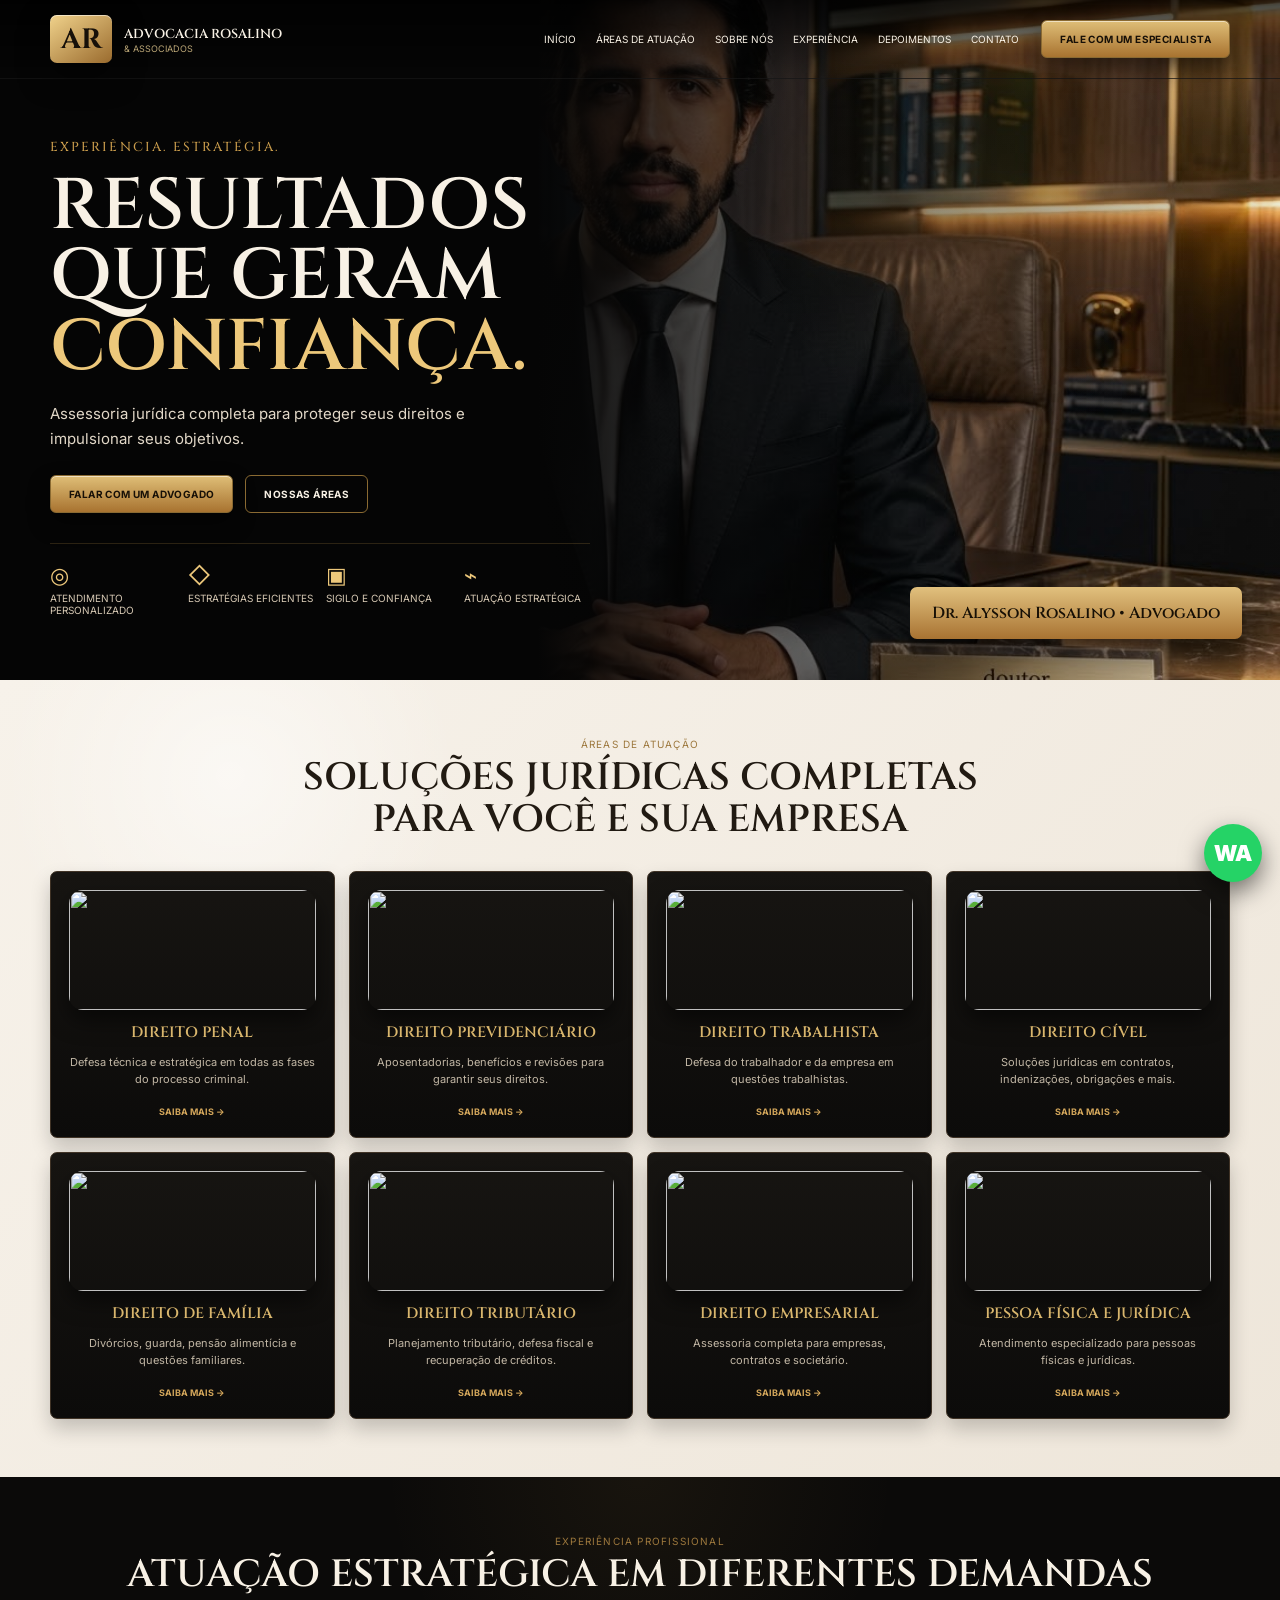
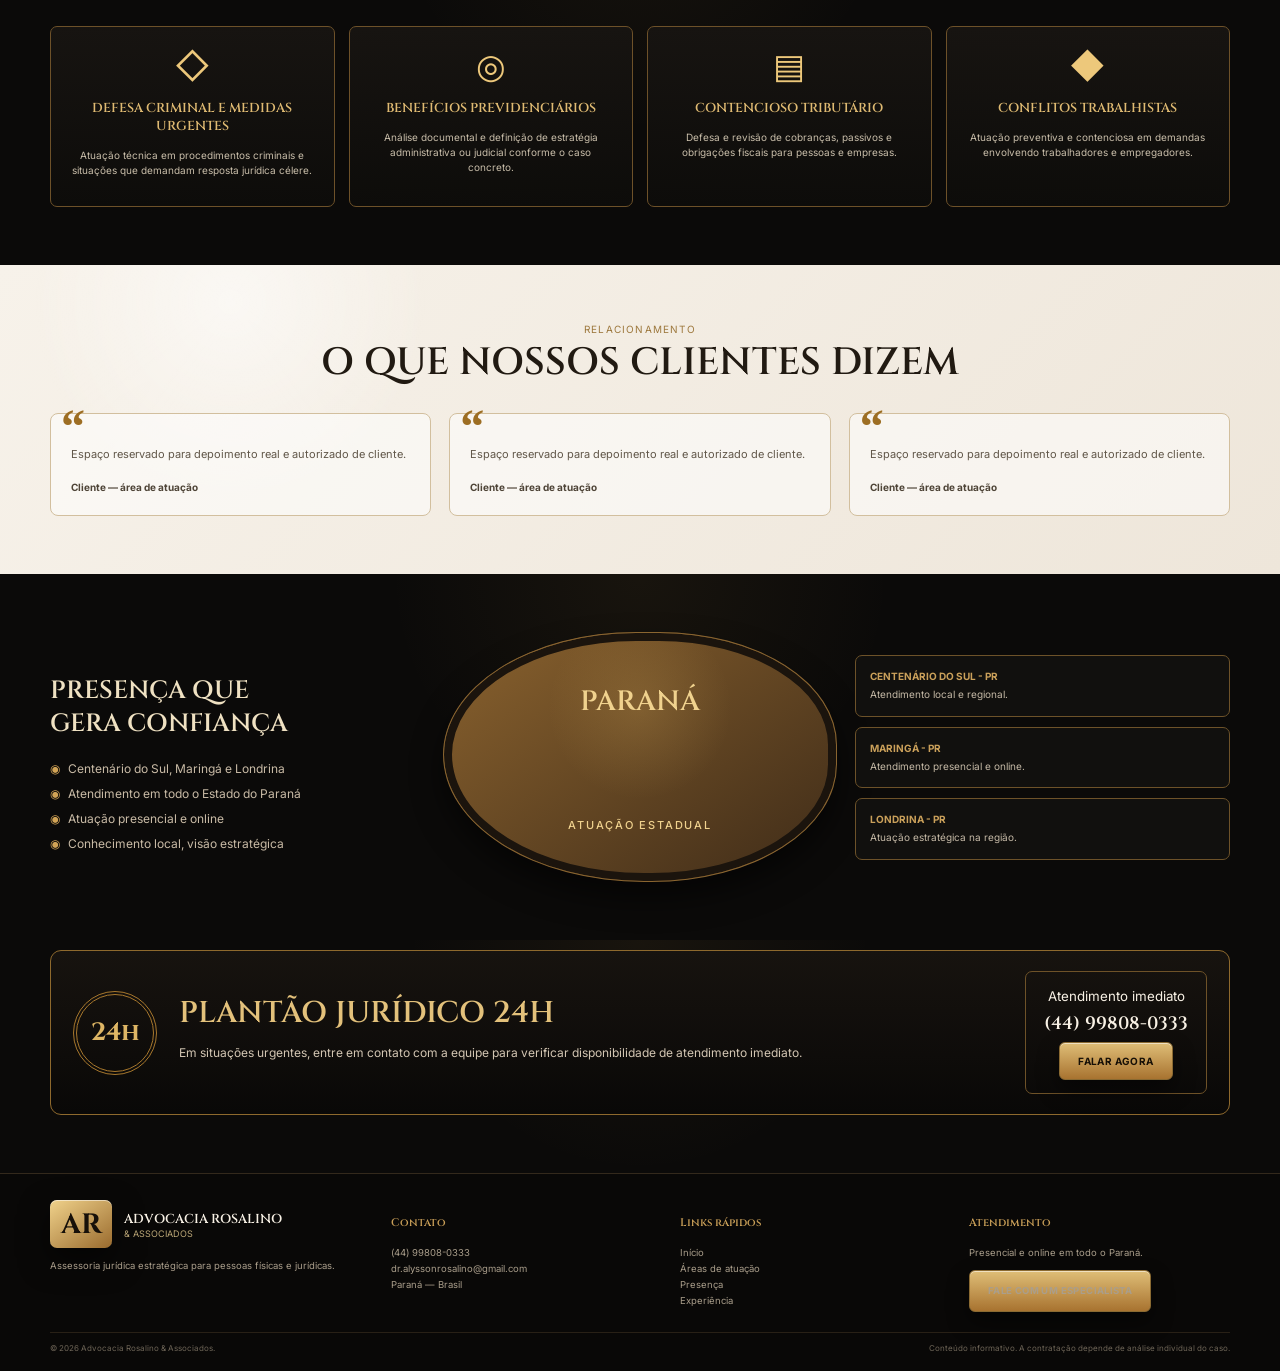
==== index.html @ f2ffbcaa "Publish premium marble and gold landing page" ====
<!doctype html><html lang="pt-BR"><head><meta charset="utf-8"><meta name="viewport" content="width=device-width,initial-scale=1"><title>Advocacia Rosalino & Associados</title><meta name="description" content="Advocacia Rosalino & Associados — atuação jurídica estratégica em todo o Paraná."><link rel="preconnect" href="https://fonts.googleapis.com"><link rel="preconnect" href="https://fonts.gstatic.com" crossorigin><link href="https://fonts.googleapis.com/css2?family=Cinzel:wght@500;600;700&family=Inter:wght@400;500;600;700&display=swap" rel="stylesheet"><link rel="stylesheet" href="premium-1.css"><link rel="stylesheet" href="premium-2.css"><link rel="stylesheet" href="premium-3.css"></head><body><header class="header"><div class="w nav"><a class="brand" href="#inicio"><div class="mark">AR</div><div><strong>ADVOCACIA ROSALINO</strong><small>& ASSOCIADOS</small></div></a><nav class="links"><a href="#inicio">Início</a><a href="#areas">Áreas de atuação</a><a href="#sobre">Sobre nós</a><a href="#cases">Experiência</a><a href="#depoimentos">Depoimentos</a><a href="#contato">Contato</a></nav><a class="btn primary" href="https://wa.me/5544998080333?text=Olá%2C%20gostaria%20de%20falar%20com%20um%20especialista." target="_blank">Fale com um especialista</a></div></header><section class="hero" id="inicio"><div class="w"><div class="hero-copy reveal"><div class="kicker">Experiência. Estratégia.</div><h1>RESULTADOS<br>QUE GERAM<br><span>CONFIANÇA.</span></h1><p>Assessoria jurídica completa para proteger seus direitos e impulsionar seus objetivos.</p><div class="actions"><a class="btn primary" href="https://wa.me/5544998080333?text=Olá%2C%20quero%20falar%20com%20um%20advogado." target="_blank">Falar com um advogado</a><a class="btn" href="#areas">Nossas áreas</a></div><div class="features"><div><span>◎</span>Atendimento personalizado</div><div><span>◇</span>Estratégias eficientes</div><div><span>▣</span>Sigilo e confiança</div><div><span>⌁</span>Atuação estratégica</div></div></div></div><div class="plaque">Dr. Alysson Rosalino • Advogado</div></section><div id="areasSlot"></div><div id="contentSlot"></div><div id="footerSlot"></div><script>async function load(id,file){const r=await fetch(file);document.getElementById(id).innerHTML=await r.text()}Promise.all([load('areasSlot','premium-areas.html'),load('contentSlot','premium-content.html'),load('footerSlot','premium-footer.html')]).then(()=>{const o=new IntersectionObserver(es=>es.forEach(e=>{if(e.isIntersecting){e.target.classList.add('on');o.unobserve(e.target)}}),{threshold:.12});document.querySelectorAll('.reveal').forEach(e=>o.observe(e));document.querySelectorAll('.reveal').forEach(e=>{if(e.getBoundingClientRect().top<innerHeight)e.classList.add('on')})});</script></body></html>
---- premium-1.css ----
:root{--b:#070706;--g:#c99c4c;--g2:#edc87b;--text:#f8f1e5}*{box-sizing:border-box}html{scroll-behavior:smooth}body{margin:0;background:#070706;color:var(--text);font-family:Inter,Arial,sans-serif}a{color:inherit;text-decoration:none}.w{width:min(1180px,calc(100% - 32px));margin:auto}.header{position:absolute;inset:0 0 auto;z-index:30;background:linear-gradient(#000b,transparent);border-bottom:1px solid #ffffff10}.nav{height:78px;display:flex;align-items:center;gap:22px}.brand{display:flex;align-items:center;gap:12px;margin-right:auto}.mark{width:62px;height:48px;border-radius:7px;display:grid;place-items:center;font:700 28px Cinzel,serif;background:linear-gradient(145deg,#f0d28b,#9a6b2e);color:#171009;box-shadow:inset 0 1px #fff8,0 12px 30px #0008}.brand strong{display:block;font:600 13px Cinzel,serif}.brand small{display:block;color:#bca777;font-size:9px}.links{display:flex;gap:20px;font-size:10px;text-transform:uppercase}.links a:hover{color:var(--g2)}.btn{display:inline-flex;align-items:center;justify-content:center;padding:12px 18px;border:1px solid #8a6a32;border-radius:6px;text-transform:uppercase;font-size:10px;font-weight:700;letter-spacing:.04em;transition:.25s}.btn:hover{transform:translateY(-2px)}.primary{background:linear-gradient(#dfbe77,#a87330);color:#171007;box-shadow:inset 0 1px #fff8,0 10px 22px #0007}.hero{min-height:680px;position:relative;overflow:hidden;background:linear-gradient(90deg,#050505 0 42%,rgba(5,5,5,.68) 56%,rgba(5,5,5,.08) 100%),url('IMG_8296.jpeg') center right/cover no-repeat}.hero:after{content:'';position:absolute;inset:0;background:radial-gradient(circle at 78% 25%,rgba(201,156,76,.09),transparent 24%)}.hero .w{position:relative;z-index:3;padding-top:138px}.hero-copy{width:min(540px,50%)}.kicker{font:500 13px Cinzel,serif;color:var(--g);letter-spacing:.16em;text-transform:uppercase}.hero h1{font:600 clamp(44px,5.6vw,76px)/.98 Cinzel,serif;margin:16px 0 18px}.hero h1 span{color:var(--g2)}.hero p{max-width:470px;color:#e2d8c8;line-height:1.68;font-size:15px}.actions{display:flex;gap:12px;flex-wrap:wrap;margin:24px 0}.features{display:grid;grid-template-columns:repeat(4,1fr);gap:12px;margin-top:30px;padding-top:18px;border-top:1px solid #c99c4c33;font-size:10px;text-transform:uppercase;color:#d7c9b4}.features span{display:block;color:var(--g2);font-size:22px;margin-bottom:4px}.plaque{position:absolute;right:3%;bottom:6%;z-index:4;padding:15px 22px;background:linear-gradient(#e1c17e,#a87332);color:#171006;border-radius:7px;box-shadow:0 16px 35px #0008;font:600 16px Cinzel,serif}
---- premium-2.css ----
.section{padding:58px 0}.light{background:radial-gradient(circle at 18% 12%,#fff8,transparent 18%),linear-gradient(135deg,#f7f2ea,#eee6da);color:#211a12}.dark{background:radial-gradient(circle at 50% 0,#c99c4c12,transparent 34%),#0b0a09}.title{text-align:center;margin-bottom:30px}.title small{display:block;color:#9d783d;text-transform:uppercase;letter-spacing:.12em;font-size:10px}.title h2{margin:7px 0 0;font:600 clamp(24px,3vw,38px)/1.1 Cinzel,serif}.grid8{display:grid;grid-template-columns:repeat(4,1fr);gap:14px}.card{background:linear-gradient(#171512,#0c0b0a);border:1px solid #403326;border-radius:7px;padding:18px;text-align:center;color:#f7efe2;transition:.25s;box-shadow:0 10px 20px #0003}.card:hover{transform:translateY(-5px);border-color:#9a7439}.icoimg{width:100%;height:120px;object-fit:cover;border-radius:14px;margin-bottom:12px;box-shadow:0 10px 22px #0008}.card h3{font:600 15px Cinzel,serif;color:#d9b66d;margin:0 0 9px}.card p{font-size:11px;line-height:1.55;color:#c2b7a5}.more{font-size:9px;color:#d3a65b;font-weight:700;text-transform:uppercase}.cases{display:grid;grid-template-columns:repeat(4,1fr);gap:14px}.case{border:1px solid #6d5129;border-radius:7px;padding:18px;text-align:center;background:linear-gradient(#171411,#0d0c0a)}.case .symbol{font-size:34px;color:var(--g2);margin-bottom:8px}.case h3{font:600 13px Cinzel,serif;color:#dfba72}.case p{font-size:10px;color:#c8bda9;line-height:1.5}.quotes{display:grid;grid-template-columns:repeat(3,1fr);gap:18px}.quote{border:1px solid #d2bf9e;border-radius:8px;padding:20px;background:#fff8;position:relative}.quote:before{content:'“';position:absolute;left:10px;top:-15px;font:700 48px Georgia;color:#9d6e23}.quote p{font-size:11px;line-height:1.55;color:#615749;margin:12px 0}.quote b{font-size:10px;color:#4e4437}
---- premium-3.css ----
.presence{display:grid;grid-template-columns:1fr 1.05fr 1fr;gap:18px;align-items:center}.presence h2{font:600 25px Cinzel,serif;color:#efe1c2}.bul{font-size:12px;color:#c9bba6;margin:10px 0}.bul:before{content:'◉';color:#d2a456;margin-right:8px}.map{height:250px;border:1px solid #8a6530;border-radius:50% 46% 48% 52%;background:radial-gradient(circle at 50% 30%,#d7ad5d33,transparent 35%),linear-gradient(145deg,#8a622e,#3e2b18);display:grid;place-items:center;text-align:center;font:600 28px Cinzel,serif;color:#f0d28e;box-shadow:inset 0 0 0 8px #1b140d,0 16px 30px #0008}.offices{display:grid;gap:10px}.office{border:1px solid #6d5229;border-radius:7px;padding:14px;background:#11100e}.office strong{display:block;color:#caa05a;text-transform:uppercase;font-size:10px}.office p{margin:5px 0 0;color:#c5b9a6;font-size:10px;line-height:1.45}.emergency{border:1px solid #8e692d;border-radius:11px;padding:20px 22px;display:grid;grid-template-columns:auto 1fr auto;gap:22px;align-items:center;background:linear-gradient(#17130f,#090807)}.clock{width:84px;height:84px;border:4px double #a8782d;border-radius:50%;display:grid;place-items:center;color:#deb665;font:700 25px Cinzel,serif}.emergency h2{font:600 30px Cinzel,serif;color:#e3c17b;margin:0}.emergency p{color:#d3c6b3;font-size:12px}.phonebox{text-align:center;border:1px solid #6e5228;border-radius:7px;padding:13px 18px}.phonebox strong{display:block;font:600 18px Cinzel,serif;margin:6px 0}.footer{border-top:1px solid #33291c;background:#090807;padding:26px 0 18px}.foot{display:grid;grid-template-columns:1.2fr 1fr 1fr 1fr;gap:28px}.footer h4{font:600 11px Cinzel,serif;color:#c99f58}.footer p,.footer a,.footer li{color:#aa9e8b;font-size:9.5px;line-height:1.7}.footer ul{list-style:none;margin:0;padding:0}.copy{margin-top:20px;padding-top:10px;border-top:1px solid #282016;display:flex;justify-content:space-between;color:#6f6658;font-size:8px}.wa{position:fixed;right:18px;bottom:18px;width:58px;height:58px;border-radius:50%;background:#25d366;display:grid;place-items:center;color:white;font-size:22px;font-weight:900;box-shadow:0 10px 25px #0008;z-index:40}.reveal{opacity:0;transform:translateY(16px);transition:.6s}.reveal.on{opacity:1;transform:none}@media(max-width:920px){.links{display:none}.hero-copy{width:62%}.grid8,.cases{grid-template-columns:repeat(2,1fr)}.quotes{grid-template-columns:1fr}.presence{grid-template-columns:1fr}.emergency{grid-template-columns:1fr;text-align:center}.clock{margin:auto}.foot{grid-template-columns:repeat(2,1fr)}}@media(max-width:640px){.nav{height:66px}.brand strong,.brand small{display:none}.hero{min-height:760px;background-position:60% center}.hero .w{padding-top:110px}.hero-copy{width:100%}.hero h1{font-size:44px}.features{grid-template-columns:1fr 1fr}.plaque{right:14px;bottom:18px;font-size:12px}.grid8,.cases,.foot{grid-template-columns:1fr}.section{padding:46px 0}.copy{flex-direction:column;gap:6px}}
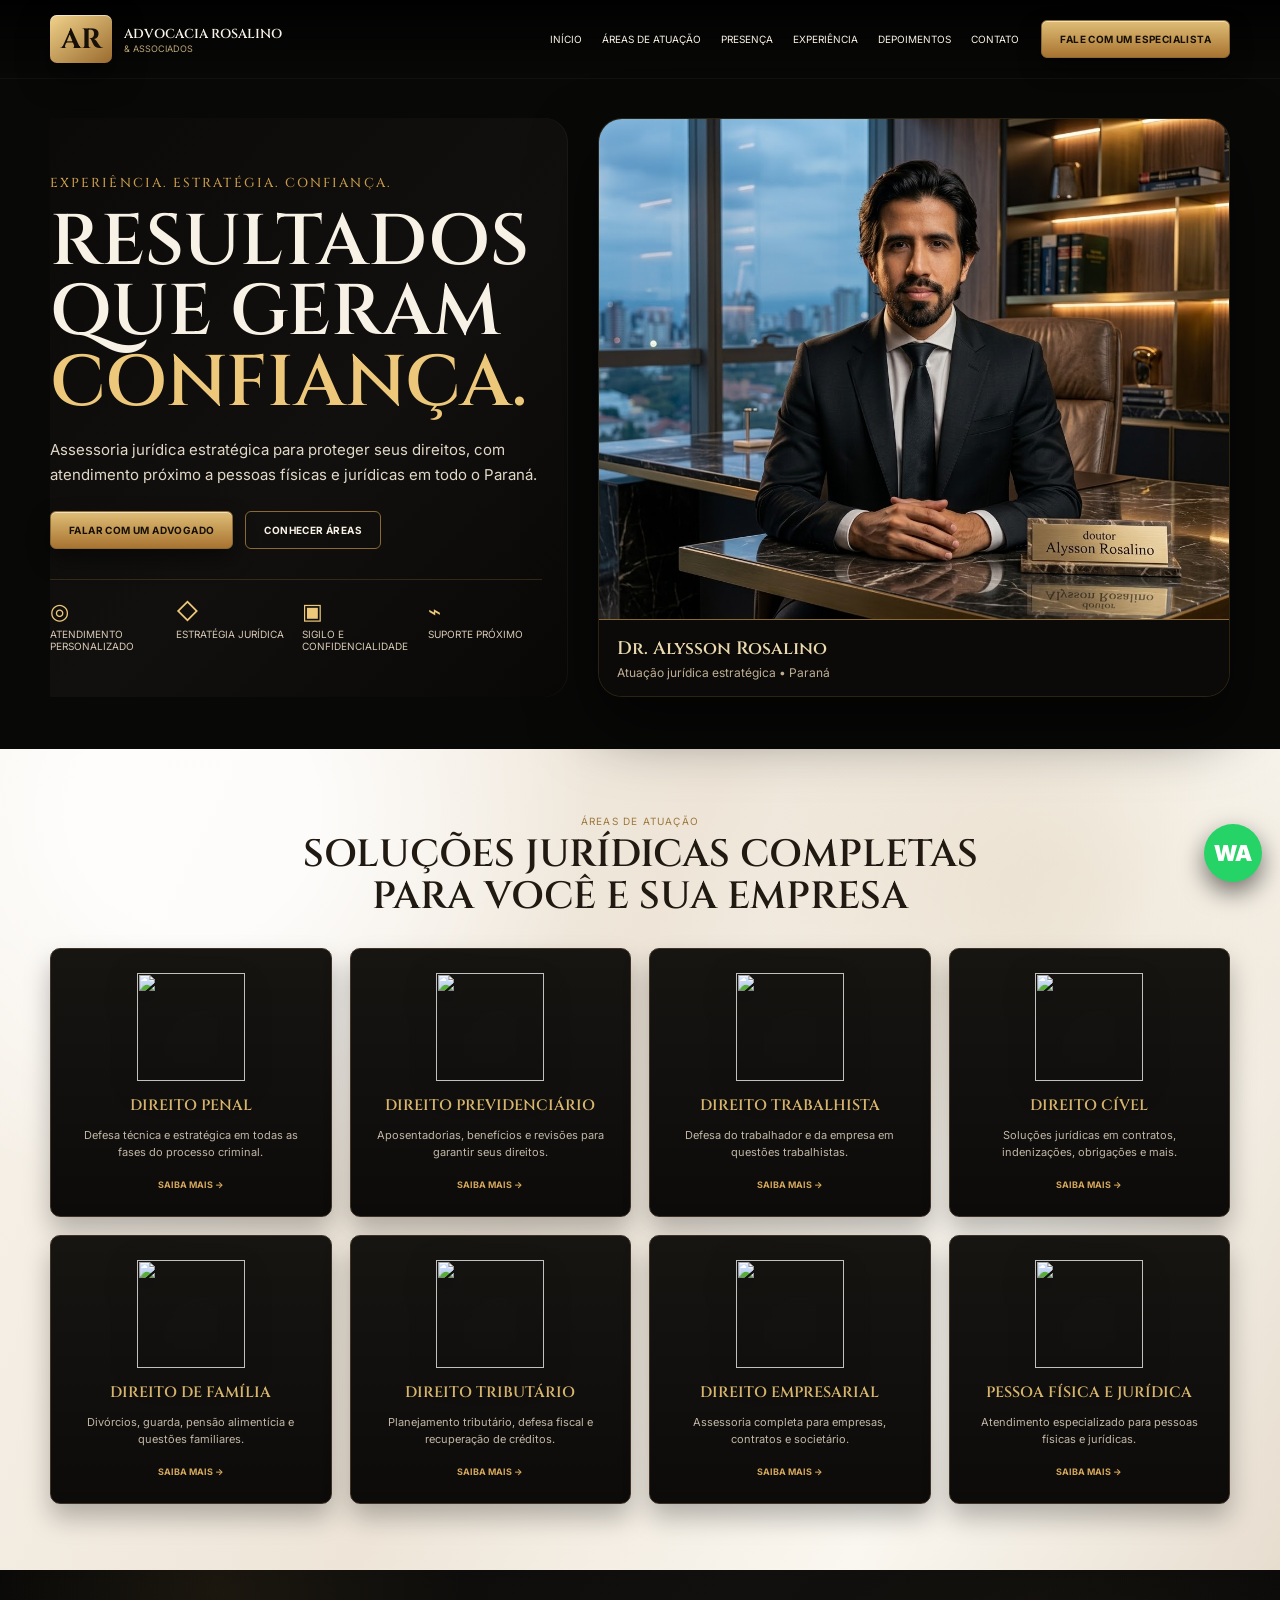
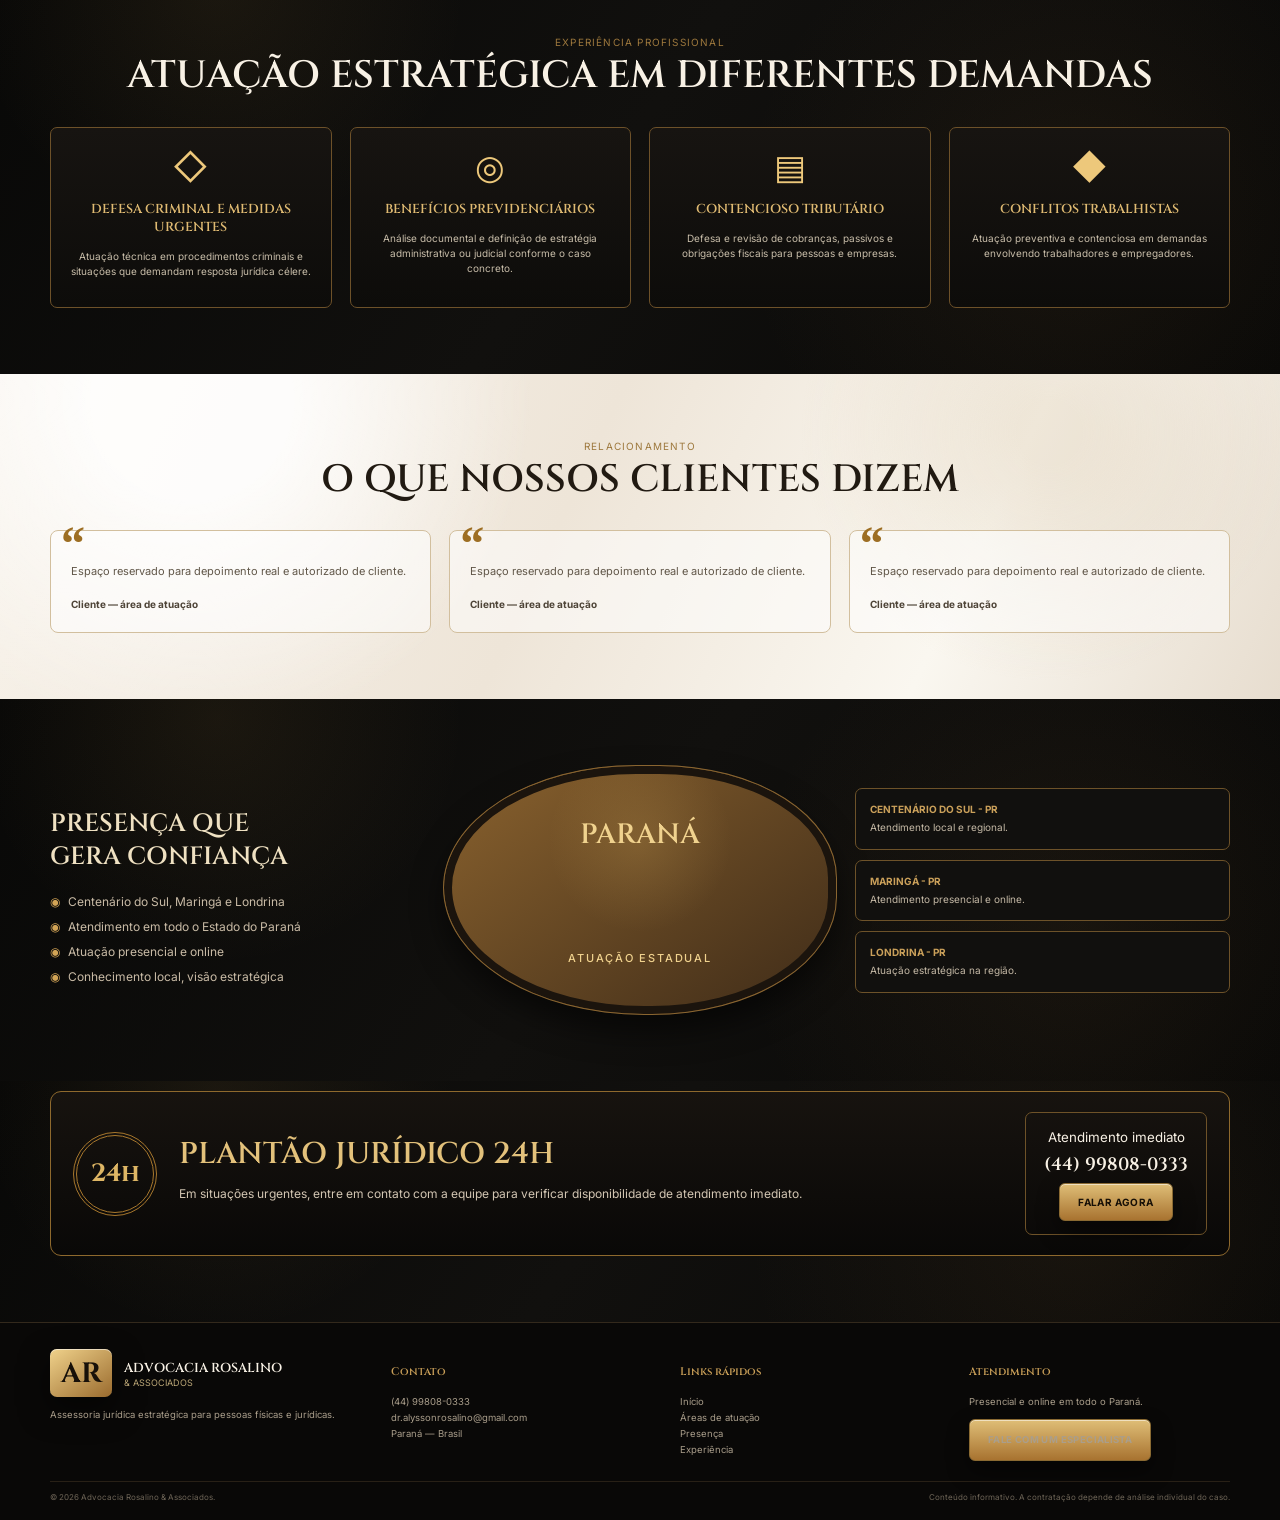
==== commit 1458150a: "Keep Alysson photo clean and load visual refinements" ====
--- a/index.html
+++ b/index.html
@@ -1 +1 @@
-<!doctype html><html lang="pt-BR"><head><meta charset="utf-8"><meta name="viewport" content="width=device-width,initial-scale=1"><title>Advocacia Rosalino & Associados</title><meta name="description" content="Advocacia Rosalino & Associados — atuação jurídica estratégica em todo o Paraná."><link rel="preconnect" href="https://fonts.googleapis.com"><link rel="preconnect" href="https://fonts.gstatic.com" crossorigin><link href="https://fonts.googleapis.com/css2?family=Cinzel:wght@500;600;700&family=Inter:wght@400;500;600;700&display=swap" rel="stylesheet"><link rel="stylesheet" href="premium-1.css"><link rel="stylesheet" href="premium-2.css"><link rel="stylesheet" href="premium-3.css"></head><body><header class="header"><div class="w nav"><a class="brand" href="#inicio"><div class="mark">AR</div><div><strong>ADVOCACIA ROSALINO</strong><small>& ASSOCIADOS</small></div></a><nav class="links"><a href="#inicio">Início</a><a href="#areas">Áreas de atuação</a><a href="#sobre">Sobre nós</a><a href="#cases">Experiência</a><a href="#depoimentos">Depoimentos</a><a href="#contato">Contato</a></nav><a class="btn primary" href="https://wa.me/5544998080333?text=Olá%2C%20gostaria%20de%20falar%20com%20um%20especialista." target="_blank">Fale com um especialista</a></div></header><section class="hero" id="inicio"><div class="w"><div class="hero-copy reveal"><div class="kicker">Experiência. Estratégia.</div><h1>RESULTADOS<br>QUE GERAM<br><span>CONFIANÇA.</span></h1><p>Assessoria jurídica completa para proteger seus direitos e impulsionar seus objetivos.</p><div class="actions"><a class="btn primary" href="https://wa.me/5544998080333?text=Olá%2C%20quero%20falar%20com%20um%20advogado." target="_blank">Falar com um advogado</a><a class="btn" href="#areas">Nossas áreas</a></div><div class="features"><div><span>◎</span>Atendimento personalizado</div><div><span>◇</span>Estratégias eficientes</div><div><span>▣</span>Sigilo e confiança</div><div><span>⌁</span>Atuação estratégica</div></div></div></div><div class="plaque">Dr. Alysson Rosalino • Advogado</div></section><div id="areasSlot"></div><div id="contentSlot"></div><div id="footerSlot"></div><script>async function load(id,file){const r=await fetch(file);document.getElementById(id).innerHTML=await r.text()}Promise.all([load('areasSlot','premium-areas.html'),load('contentSlot','premium-content.html'),load('footerSlot','premium-footer.html')]).then(()=>{const o=new IntersectionObserver(es=>es.forEach(e=>{if(e.isIntersecting){e.target.classList.add('on');o.unobserve(e.target)}}),{threshold:.12});document.querySelectorAll('.reveal').forEach(e=>o.observe(e));document.querySelectorAll('.reveal').forEach(e=>{if(e.getBoundingClientRect().top<innerHeight)e.classList.add('on')})});</script></body></html>+<!doctype html><html lang="pt-BR"><head><meta charset="utf-8"><meta name="viewport" content="width=device-width,initial-scale=1"><title>Advocacia Rosalino & Associados</title><meta name="description" content="Advocacia Rosalino & Associados — atuação jurídica estratégica em todo o Paraná."><link rel="preconnect" href="https://fonts.googleapis.com"><link rel="preconnect" href="https://fonts.gstatic.com" crossorigin><link href="https://fonts.googleapis.com/css2?family=Cinzel:wght@500;600;700&family=Inter:wght@400;500;600;700&display=swap" rel="stylesheet"><link rel="stylesheet" href="premium-1.css"><link rel="stylesheet" href="premium-2.css"><link rel="stylesheet" href="premium-3.css"><link rel="stylesheet" href="premium-fixes.css"></head><body><header class="header"><div class="w nav"><a class="brand" href="#inicio"><div class="mark">AR</div><div><strong>ADVOCACIA ROSALINO</strong><small>& ASSOCIADOS</small></div></a><nav class="links"><a href="#inicio">Início</a><a href="#areas">Áreas de atuação</a><a href="#sobre">Presença</a><a href="#cases">Experiência</a><a href="#depoimentos">Depoimentos</a><a href="#contato">Contato</a></nav><a class="btn primary" href="https://wa.me/5544998080333?text=Olá%2C%20gostaria%20de%20falar%20com%20um%20especialista." target="_blank">Fale com um especialista</a></div></header><section class="hero" id="inicio"><div class="w"><div class="hero-copy reveal"><div class="kicker">Experiência. Estratégia. Confiança.</div><h1>RESULTADOS<br>QUE GERAM<br><span>CONFIANÇA.</span></h1><p>Assessoria jurídica estratégica para proteger seus direitos, com atendimento próximo a pessoas físicas e jurídicas em todo o Paraná.</p><div class="actions"><a class="btn primary" href="https://wa.me/5544998080333?text=Olá%2C%20quero%20falar%20com%20um%20advogado." target="_blank">Falar com um advogado</a><a class="btn" href="#areas">Conhecer áreas</a></div><div class="features"><div><span>◎</span>Atendimento personalizado</div><div><span>◇</span>Estratégia jurídica</div><div><span>▣</span>Sigilo e confidencialidade</div><div><span>⌁</span>Suporte próximo</div></div></div><div class="hero-photo reveal"><img src="IMG_8296.jpeg" alt="Dr. Alysson Rosalino"><div class="hero-caption"><strong>Dr. Alysson Rosalino</strong><span>Atuação jurídica estratégica • Paraná</span></div></div></div></section><div id="areasSlot"></div><div id="contentSlot"></div><div id="footerSlot"></div><script>async function load(id,file){const r=await fetch(file);document.getElementById(id).innerHTML=await r.text()}Promise.all([load('areasSlot','premium-areas.html'),load('contentSlot','premium-content.html'),load('footerSlot','premium-footer.html')]).then(()=>{const o=new IntersectionObserver(es=>es.forEach(e=>{if(e.isIntersecting){e.target.classList.add('on');o.unobserve(e.target)}}),{threshold:.12});document.querySelectorAll('.reveal').forEach(e=>o.observe(e));document.querySelectorAll('.reveal').forEach(e=>{if(e.getBoundingClientRect().top<innerHeight)e.classList.add('on')})});</script></body></html>
--- a/premium-1.css
+++ b/premium-1.css
@@ -1 +1 @@
-:root{--b:#070706;--g:#c99c4c;--g2:#edc87b;--text:#f8f1e5}*{box-sizing:border-box}html{scroll-behavior:smooth}body{margin:0;background:#070706;color:var(--text);font-family:Inter,Arial,sans-serif}a{color:inherit;text-decoration:none}.w{width:min(1180px,calc(100% - 32px));margin:auto}.header{position:absolute;inset:0 0 auto;z-index:30;background:linear-gradient(#000b,transparent);border-bottom:1px solid #ffffff10}.nav{height:78px;display:flex;align-items:center;gap:22px}.brand{display:flex;align-items:center;gap:12px;margin-right:auto}.mark{width:62px;height:48px;border-radius:7px;display:grid;place-items:center;font:700 28px Cinzel,serif;background:linear-gradient(145deg,#f0d28b,#9a6b2e);color:#171009;box-shadow:inset 0 1px #fff8,0 12px 30px #0008}.brand strong{display:block;font:600 13px Cinzel,serif}.brand small{display:block;color:#bca777;font-size:9px}.links{display:flex;gap:20px;font-size:10px;text-transform:uppercase}.links a:hover{color:var(--g2)}.btn{display:inline-flex;align-items:center;justify-content:center;padding:12px 18px;border:1px solid #8a6a32;border-radius:6px;text-transform:uppercase;font-size:10px;font-weight:700;letter-spacing:.04em;transition:.25s}.btn:hover{transform:translateY(-2px)}.primary{background:linear-gradient(#dfbe77,#a87330);color:#171007;box-shadow:inset 0 1px #fff8,0 10px 22px #0007}.hero{min-height:680px;position:relative;overflow:hidden;background:linear-gradient(90deg,#050505 0 42%,rgba(5,5,5,.68) 56%,rgba(5,5,5,.08) 100%),url('IMG_8296.jpeg') center right/cover no-repeat}.hero:after{content:'';position:absolute;inset:0;background:radial-gradient(circle at 78% 25%,rgba(201,156,76,.09),transparent 24%)}.hero .w{position:relative;z-index:3;padding-top:138px}.hero-copy{width:min(540px,50%)}.kicker{font:500 13px Cinzel,serif;color:var(--g);letter-spacing:.16em;text-transform:uppercase}.hero h1{font:600 clamp(44px,5.6vw,76px)/.98 Cinzel,serif;margin:16px 0 18px}.hero h1 span{color:var(--g2)}.hero p{max-width:470px;color:#e2d8c8;line-height:1.68;font-size:15px}.actions{display:flex;gap:12px;flex-wrap:wrap;margin:24px 0}.features{display:grid;grid-template-columns:repeat(4,1fr);gap:12px;margin-top:30px;padding-top:18px;border-top:1px solid #c99c4c33;font-size:10px;text-transform:uppercase;color:#d7c9b4}.features span{display:block;color:var(--g2);font-size:22px;margin-bottom:4px}.plaque{position:absolute;right:3%;bottom:6%;z-index:4;padding:15px 22px;background:linear-gradient(#e1c17e,#a87332);color:#171006;border-radius:7px;box-shadow:0 16px 35px #0008;font:600 16px Cinzel,serif}+:root{--b:#070706;--g:#c99c4c;--g2:#edc87b;--text:#f8f1e5}*{box-sizing:border-box}html{scroll-behavior:smooth}body{margin:0;background:#070706;color:var(--text);font-family:Inter,Arial,sans-serif}a{color:inherit;text-decoration:none}.w{width:min(1180px,calc(100% - 32px));margin:auto}.header{position:absolute;inset:0 0 auto;z-index:30;background:linear-gradient(#000d,transparent);border-bottom:1px solid #ffffff10}.nav{height:78px;display:flex;align-items:center;gap:22px}.brand{display:flex;align-items:center;gap:12px;margin-right:auto}.mark{width:62px;height:48px;border-radius:7px;display:grid;place-items:center;font:700 28px Cinzel,serif;background:linear-gradient(145deg,#f0d28b,#9a6b2e);color:#171009;box-shadow:inset 0 1px #fff8,0 12px 30px #0008}.brand strong{display:block;font:600 13px Cinzel,serif}.brand small{display:block;color:#bca777;font-size:9px}.links{display:flex;gap:20px;font-size:10px;text-transform:uppercase}.links a:hover{color:var(--g2)}.btn{display:inline-flex;align-items:center;justify-content:center;padding:12px 18px;border:1px solid #8a6a32;border-radius:6px;text-transform:uppercase;font-size:10px;font-weight:700;letter-spacing:.04em;transition:.25s}.btn:hover{transform:translateY(-2px)}.primary{background:linear-gradient(#dfbe77,#a87330);color:#171007;box-shadow:inset 0 1px #fff8,0 10px 22px #0007}.hero{min-height:700px;background:radial-gradient(circle at 20% 20%,#c99c4c14,transparent 26%),linear-gradient(135deg,#050505,#0c0b09 70%,#050505)}.hero .w{padding-top:118px;padding-bottom:52px;display:grid;grid-template-columns:.9fr 1.1fr;gap:30px;align-items:stretch}.hero-copy{padding:56px 26px 44px 0;background:linear-gradient(135deg,#0b0a09 0%,#11100e 55%,#090807 100%);border-radius:0 24px 24px 0;box-shadow:inset -1px 0 #ffffff0b}.kicker{font:500 13px Cinzel,serif;color:var(--g);letter-spacing:.16em;text-transform:uppercase}.hero h1{font:600 clamp(44px,5.6vw,76px)/.98 Cinzel,serif;margin:16px 0 18px}.hero h1 span{color:var(--g2)}.hero p{max-width:500px;color:#e2d8c8;line-height:1.68;font-size:15px}.actions{display:flex;gap:12px;flex-wrap:wrap;margin:24px 0}.features{display:grid;grid-template-columns:repeat(4,1fr);gap:12px;margin-top:30px;padding-top:18px;border-top:1px solid #c99c4c33;font-size:10px;text-transform:uppercase;color:#d7c9b4}.features span{display:block;color:var(--g2);font-size:22px;margin-bottom:4px}.hero-photo{min-height:560px;border-radius:24px;overflow:hidden;border:1px solid #8a6a3244;background:#0a0908;box-shadow:0 28px 65px #0009;display:flex;flex-direction:column}.hero-photo img{width:100%;height:100%;min-height:500px;object-fit:cover;object-position:center top;display:block}.hero-caption{padding:16px 18px;background:#0b0a09;border-top:1px solid #8a6a32}.hero-caption strong{display:block;font:600 18px Cinzel,serif;color:#ead8ae}.hero-caption span{display:block;margin-top:4px;color:#bfae92;font-size:12px}
--- a/premium-fixes.css
+++ b/premium-fixes.css
@@ -0,0 +1 @@
+.section{padding:66px 0}.light{background:radial-gradient(circle at 15% 8%,#ffffffd9 0 9%,transparent 30%),radial-gradient(circle at 82% 18%,#d8c6aa55 0 3%,transparent 23%),linear-gradient(115deg,#f8f3eb 0%,#eee5d8 44%,#faf7f0 74%,#e7ddcf 100%);color:#211a12}.dark{background:radial-gradient(circle at 17% 5%,#c99c4c16,transparent 22%),radial-gradient(circle at 84% 60%,#6e4f2a24,transparent 30%),linear-gradient(125deg,#080807,#11100e 48%,#080807)}.grid8,.cases{gap:18px}.card{border-radius:10px;padding:24px 18px;box-shadow:0 14px 26px #0004}.icoimg{width:108px!important;height:108px!important;object-fit:contain!important;object-position:center!important;display:block!important;margin:0 auto 14px!important;border-radius:0!important;box-shadow:none!important;image-rendering:auto;filter:drop-shadow(0 10px 16px rgba(0,0,0,.38))}.hero .w{display:grid!important;grid-template-columns:.9fr 1.1fr!important;gap:30px!important}.hero{background:#080807!important;min-height:700px!important}.hero-copy{width:auto!important;padding:56px 26px 44px 0;background:linear-gradient(135deg,#0b0a09 0%,#11100e 55%,#090807 100%);border-radius:0 24px 24px 0}.hero-photo{min-height:560px;border-radius:24px;overflow:hidden;border:1px solid #8a6a3244;background:#0a0908;box-shadow:0 28px 65px #0009;display:flex;flex-direction:column}.hero-photo img{width:100%;height:100%;min-height:500px;object-fit:cover;object-position:center top;display:block}.hero-caption{padding:16px 18px;background:#0b0a09;border-top:1px solid #8a6a32}.hero-caption strong{display:block;font:600 18px Cinzel,serif;color:#ead8ae}.hero-caption span{display:block;margin-top:4px;color:#bfae92;font-size:12px}.plaque{display:none!important}.map-brasil{height:280px;display:grid;place-items:center}.map-brasil img{width:78%;max-height:260px;object-fit:contain;filter:sepia(1) saturate(1.8) hue-rotate(350deg) brightness(.82) contrast(1.12) drop-shadow(0 18px 14px #0008) drop-shadow(5px 8px 0 #5f4321)}@media(max-width:920px){.hero .w{grid-template-columns:1fr!important}.hero-copy{padding-right:0!important;border-radius:0}.hero-photo{min-height:460px}.grid8,.cases{grid-template-columns:repeat(2,1fr)}}@media(max-width:640px){.grid8,.cases{grid-template-columns:1fr}.icoimg{width:96px!important;height:96px!important}.hero-photo{min-height:420px}.hero-photo img{min-height:360px}.section{padding:48px 0}}
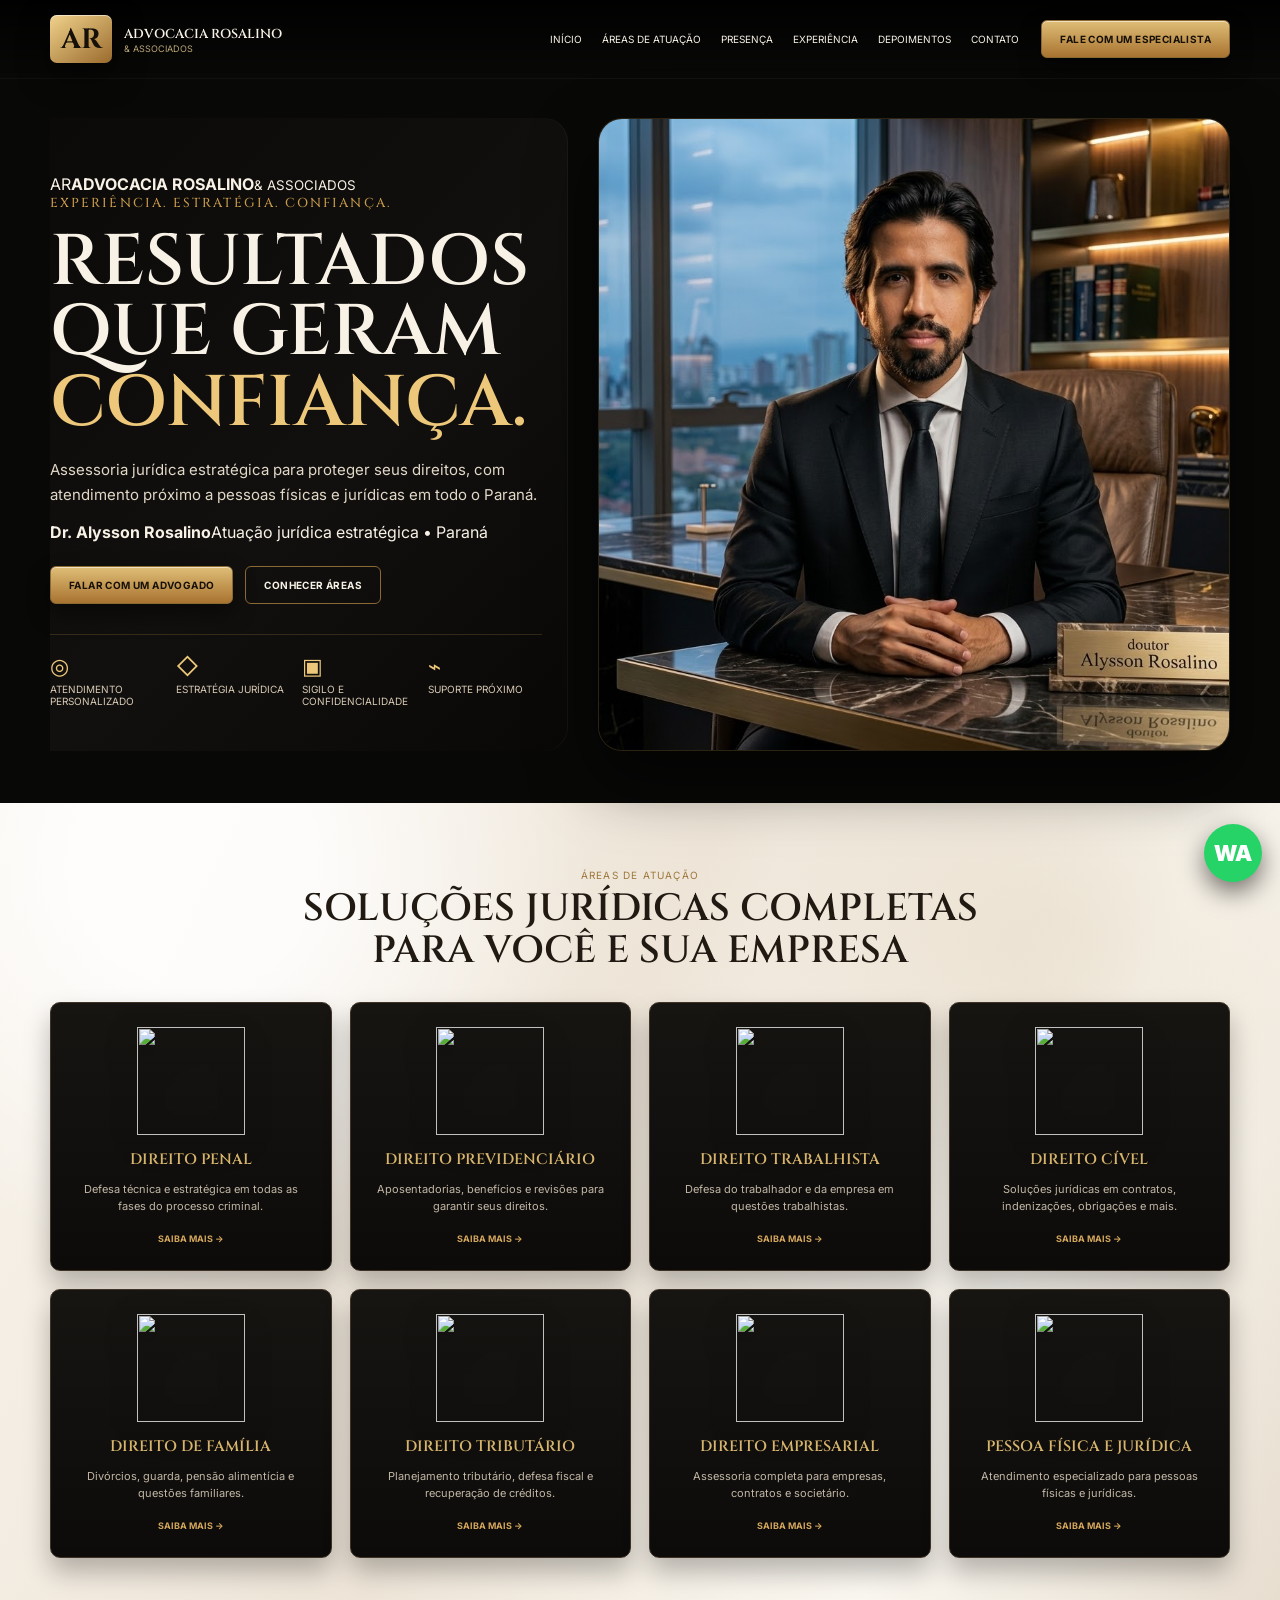
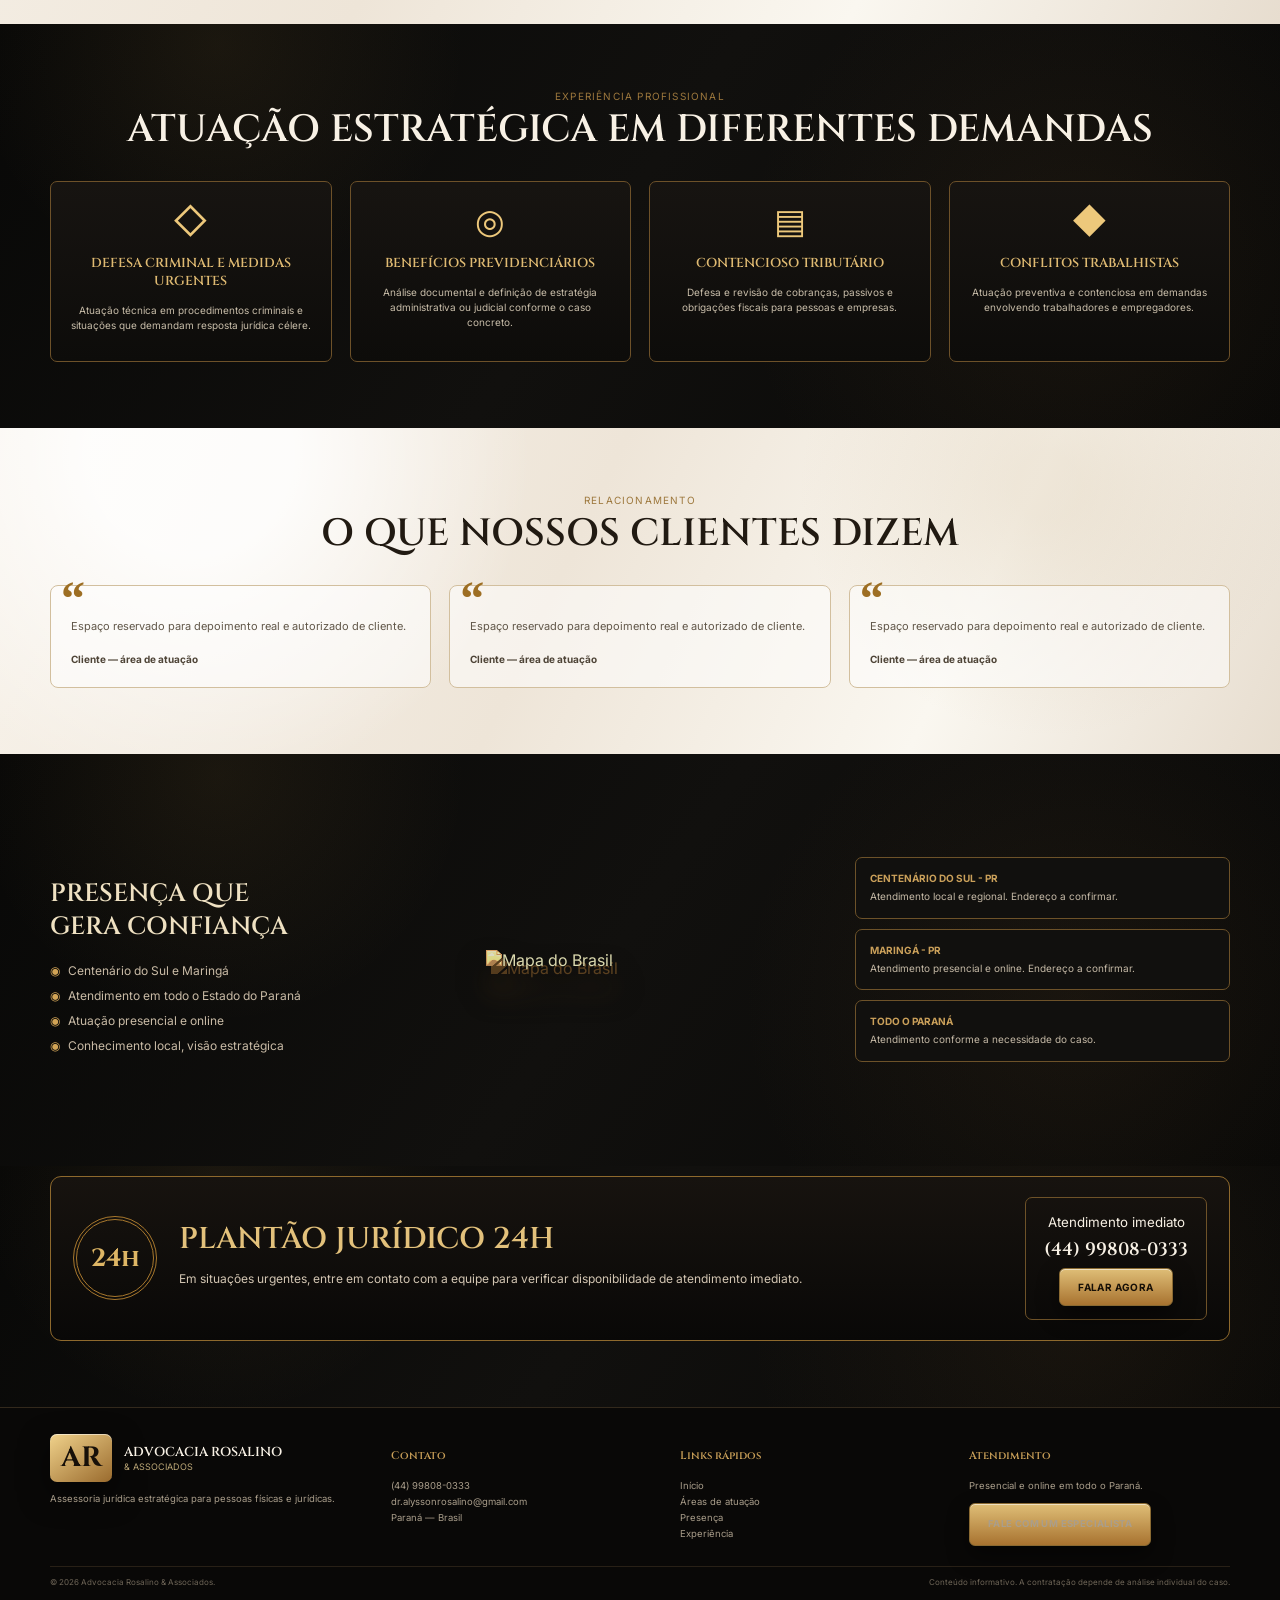
==== commit e6257c5d: "Atualiza hero premium e mantém foto do Dr. Alysson limpa" ====
--- a/index.html
+++ b/index.html
@@ -1 +1 @@
-<!doctype html><html lang="pt-BR"><head><meta charset="utf-8"><meta name="viewport" content="width=device-width,initial-scale=1"><title>Advocacia Rosalino & Associados</title><meta name="description" content="Advocacia Rosalino & Associados — atuação jurídica estratégica em todo o Paraná."><link rel="preconnect" href="https://fonts.googleapis.com"><link rel="preconnect" href="https://fonts.gstatic.com" crossorigin><link href="https://fonts.googleapis.com/css2?family=Cinzel:wght@500;600;700&family=Inter:wght@400;500;600;700&display=swap" rel="stylesheet"><link rel="stylesheet" href="premium-1.css"><link rel="stylesheet" href="premium-2.css"><link rel="stylesheet" href="premium-3.css"><link rel="stylesheet" href="premium-fixes.css"></head><body><header class="header"><div class="w nav"><a class="brand" href="#inicio"><div class="mark">AR</div><div><strong>ADVOCACIA ROSALINO</strong><small>& ASSOCIADOS</small></div></a><nav class="links"><a href="#inicio">Início</a><a href="#areas">Áreas de atuação</a><a href="#sobre">Presença</a><a href="#cases">Experiência</a><a href="#depoimentos">Depoimentos</a><a href="#contato">Contato</a></nav><a class="btn primary" href="https://wa.me/5544998080333?text=Olá%2C%20gostaria%20de%20falar%20com%20um%20especialista." target="_blank">Fale com um especialista</a></div></header><section class="hero" id="inicio"><div class="w"><div class="hero-copy reveal"><div class="kicker">Experiência. Estratégia. Confiança.</div><h1>RESULTADOS<br>QUE GERAM<br><span>CONFIANÇA.</span></h1><p>Assessoria jurídica estratégica para proteger seus direitos, com atendimento próximo a pessoas físicas e jurídicas em todo o Paraná.</p><div class="actions"><a class="btn primary" href="https://wa.me/5544998080333?text=Olá%2C%20quero%20falar%20com%20um%20advogado." target="_blank">Falar com um advogado</a><a class="btn" href="#areas">Conhecer áreas</a></div><div class="features"><div><span>◎</span>Atendimento personalizado</div><div><span>◇</span>Estratégia jurídica</div><div><span>▣</span>Sigilo e confidencialidade</div><div><span>⌁</span>Suporte próximo</div></div></div><div class="hero-photo reveal"><img src="IMG_8296.jpeg" alt="Dr. Alysson Rosalino"><div class="hero-caption"><strong>Dr. Alysson Rosalino</strong><span>Atuação jurídica estratégica • Paraná</span></div></div></div></section><div id="areasSlot"></div><div id="contentSlot"></div><div id="footerSlot"></div><script>async function load(id,file){const r=await fetch(file);document.getElementById(id).innerHTML=await r.text()}Promise.all([load('areasSlot','premium-areas.html'),load('contentSlot','premium-content.html'),load('footerSlot','premium-footer.html')]).then(()=>{const o=new IntersectionObserver(es=>es.forEach(e=>{if(e.isIntersecting){e.target.classList.add('on');o.unobserve(e.target)}}),{threshold:.12});document.querySelectorAll('.reveal').forEach(e=>o.observe(e));document.querySelectorAll('.reveal').forEach(e=>{if(e.getBoundingClientRect().top<innerHeight)e.classList.add('on')})});</script></body></html>+<!doctype html><html lang="pt-BR"><head><meta charset="utf-8"><meta name="viewport" content="width=device-width,initial-scale=1"><title>Advocacia Rosalino & Associados</title><meta name="description" content="Advocacia Rosalino & Associados — atuação jurídica estratégica em todo o Paraná."><link rel="preconnect" href="https://fonts.googleapis.com"><link rel="preconnect" href="https://fonts.gstatic.com" crossorigin><link href="https://fonts.googleapis.com/css2?family=Cinzel:wght@500;600;700&family=Inter:wght@400;500;600;700&display=swap" rel="stylesheet"><link rel="stylesheet" href="premium-1.css"><link rel="stylesheet" href="premium-2.css"><link rel="stylesheet" href="premium-3.css"><link rel="stylesheet" href="premium-fixes.css"></head><body><header class="header"><div class="w nav"><a class="brand" href="#inicio"><div class="mark">AR</div><div><strong>ADVOCACIA ROSALINO</strong><small>& ASSOCIADOS</small></div></a><nav class="links"><a href="#inicio">Início</a><a href="#areas">Áreas de atuação</a><a href="#sobre">Presença</a><a href="#cases">Experiência</a><a href="#depoimentos">Depoimentos</a><a href="#contato">Contato</a></nav><a class="btn primary" href="https://wa.me/5544998080333?text=Olá%2C%20gostaria%20de%20falar%20com%20um%20especialista." target="_blank">Fale com um especialista</a></div></header><section class="hero" id="inicio"><div class="w hero-grid"><div class="hero-copy reveal"><div class="hero-logo-word"><span>AR</span><strong>ADVOCACIA ROSALINO</strong><small>& ASSOCIADOS</small></div><div class="kicker">Experiência. Estratégia. Confiança.</div><h1>RESULTADOS<br>QUE GERAM<br><span>CONFIANÇA.</span></h1><p>Assessoria jurídica estratégica para proteger seus direitos, com atendimento próximo a pessoas físicas e jurídicas em todo o Paraná.</p><div class="doctor-line"><strong>Dr. Alysson Rosalino</strong><span>Atuação jurídica estratégica • Paraná</span></div><div class="actions"><a class="btn primary" href="https://wa.me/5544998080333?text=Olá%2C%20quero%20falar%20com%20um%20advogado." target="_blank">Falar com um advogado</a><a class="btn" href="#areas">Conhecer áreas</a></div><div class="features"><div><span class="feature3d">◎</span>Atendimento personalizado</div><div><span class="feature3d">◇</span>Estratégia jurídica</div><div><span class="feature3d">▣</span>Sigilo e confidencialidade</div><div><span class="feature3d">⌁</span>Suporte próximo</div></div></div><div class="hero-photo reveal"><img src="IMG_8296.jpeg" alt="Dr. Alysson Rosalino"></div></div></section><div id="areasSlot"></div><div id="contentSlot"></div><div id="footerSlot"></div><script>async function load(id,file){const r=await fetch(file);document.getElementById(id).innerHTML=await r.text()}Promise.all([load('areasSlot','premium-areas.html'),load('contentSlot','premium-content.html'),load('footerSlot','premium-footer.html')]).then(()=>{const o=new IntersectionObserver(es=>es.forEach(e=>{if(e.isIntersecting){e.target.classList.add('on');o.unobserve(e.target)}}),{threshold:.12});document.querySelectorAll('.reveal').forEach(e=>o.observe(e));document.querySelectorAll('.reveal').forEach(e=>{if(e.getBoundingClientRect().top<innerHeight)e.classList.add('on')})});</script></body></html>
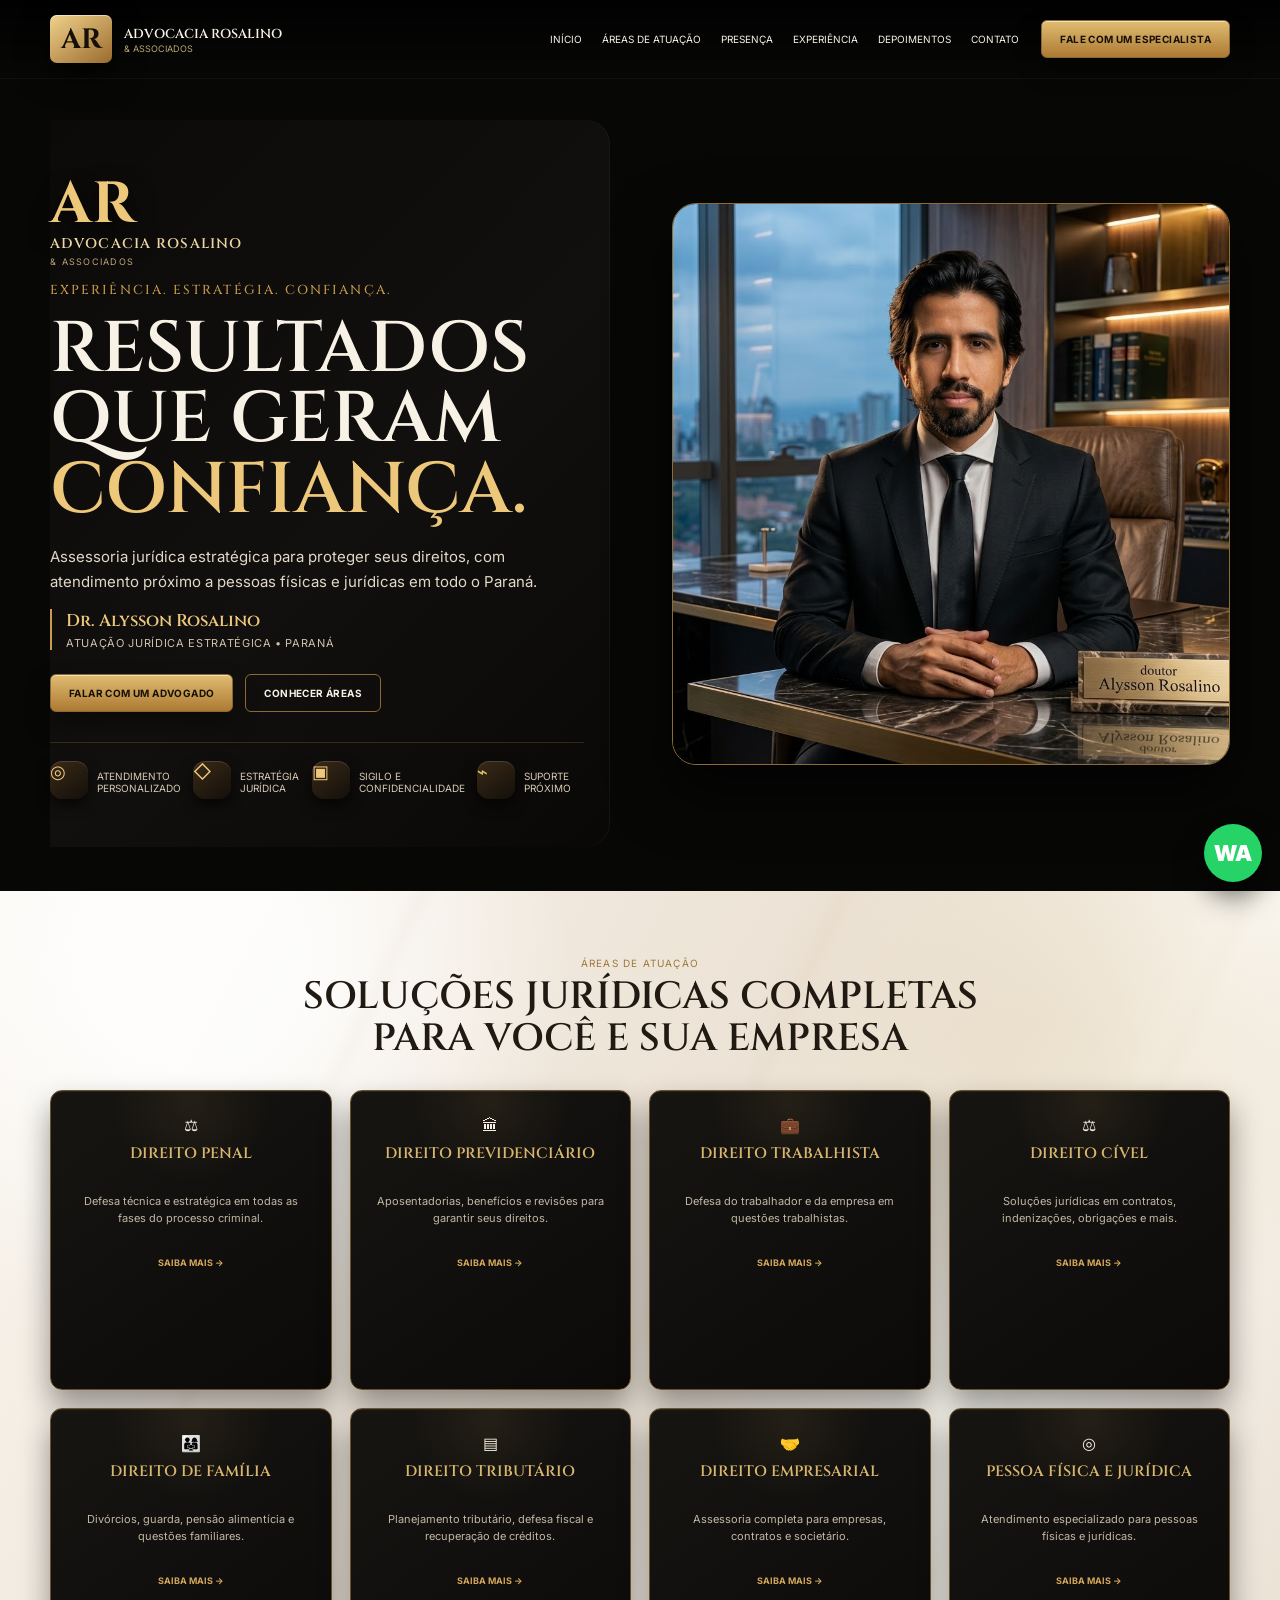
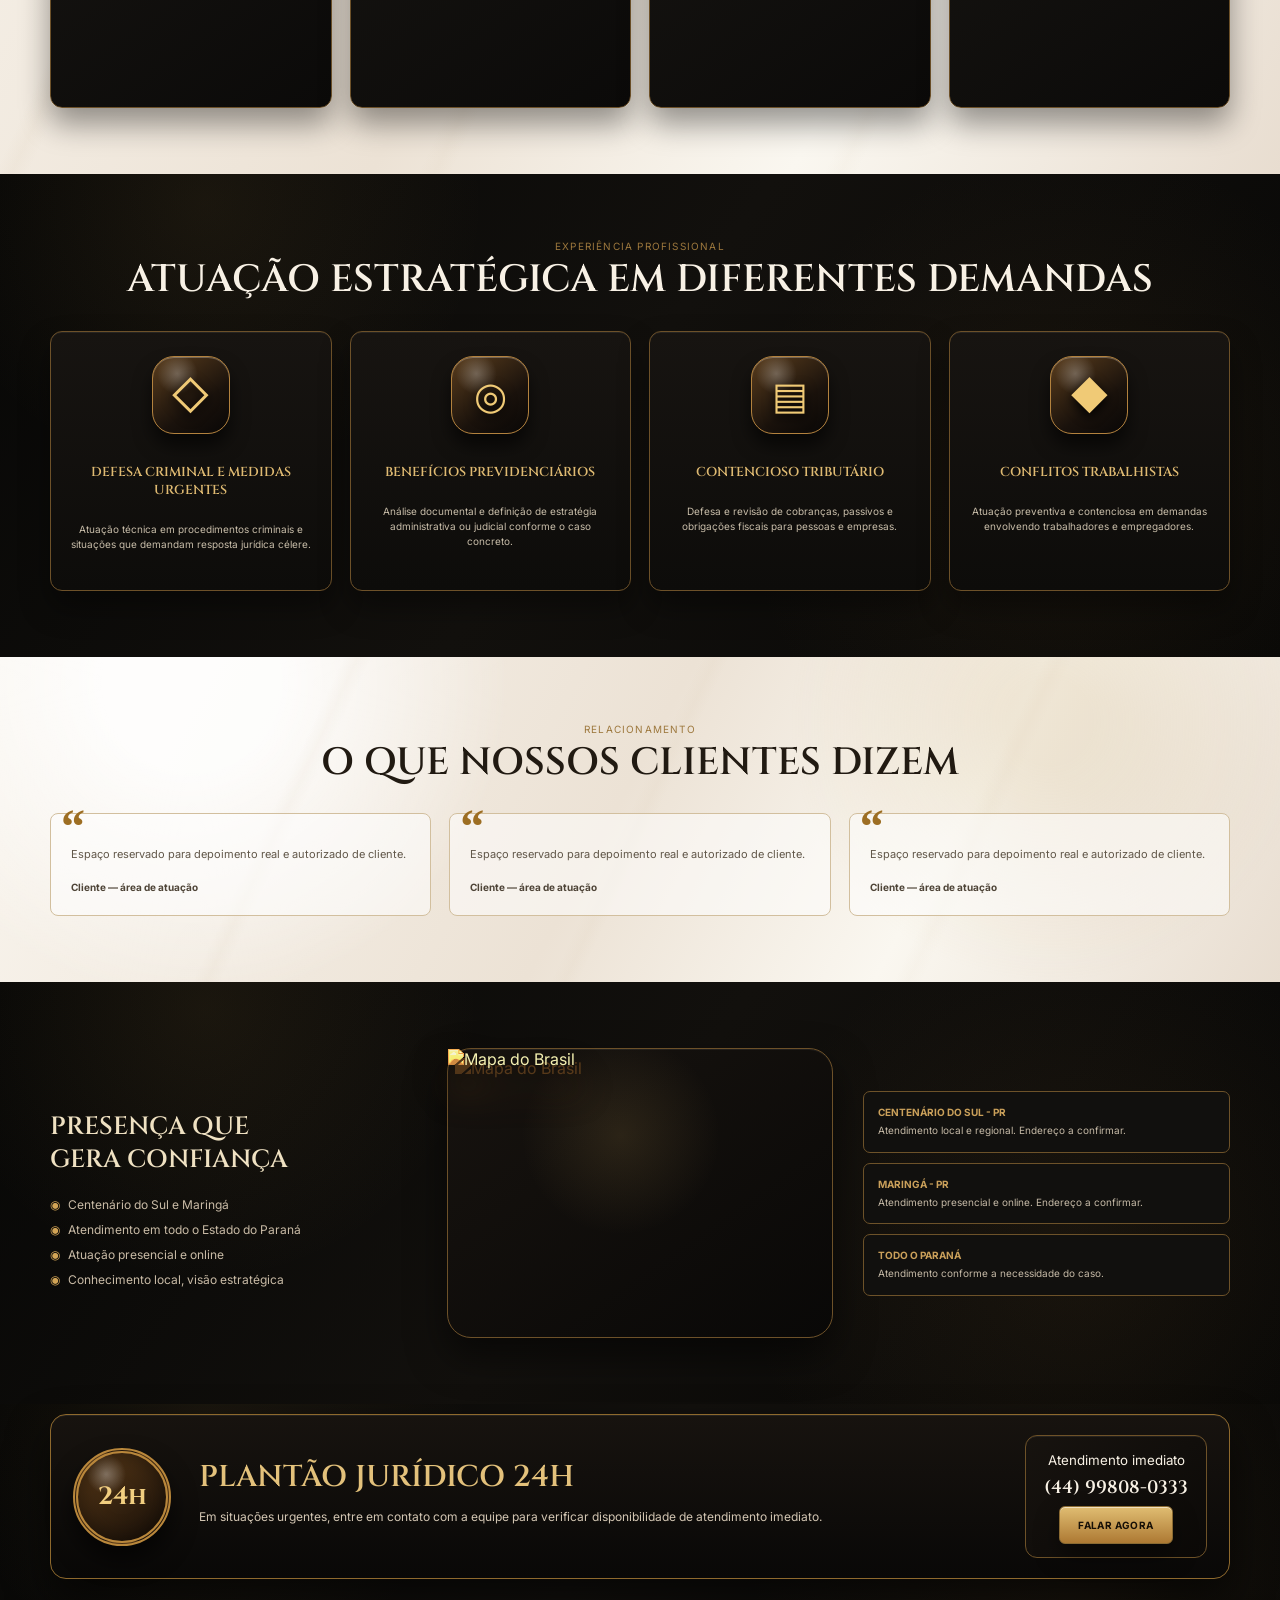
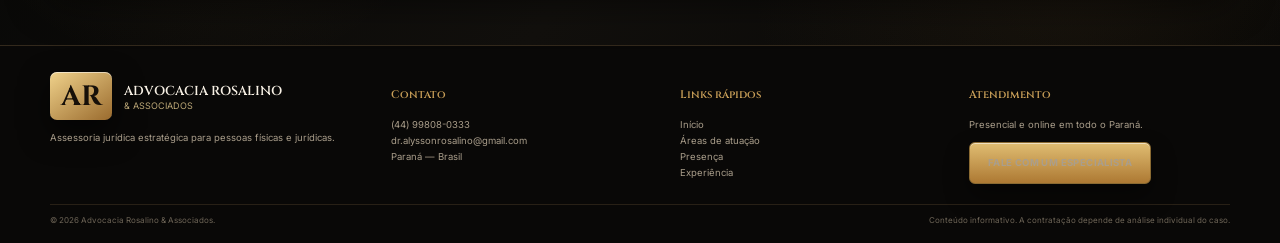
==== commit 184c639f: "Carrega ícones 3D aprovados no site" ====
--- a/index.html
+++ b/index.html
@@ -1 +1 @@
-<!doctype html><html lang="pt-BR"><head><meta charset="utf-8"><meta name="viewport" content="width=device-width,initial-scale=1"><title>Advocacia Rosalino & Associados</title><meta name="description" content="Advocacia Rosalino & Associados — atuação jurídica estratégica em todo o Paraná."><link rel="preconnect" href="https://fonts.googleapis.com"><link rel="preconnect" href="https://fonts.gstatic.com" crossorigin><link href="https://fonts.googleapis.com/css2?family=Cinzel:wght@500;600;700&family=Inter:wght@400;500;600;700&display=swap" rel="stylesheet"><link rel="stylesheet" href="premium-1.css"><link rel="stylesheet" href="premium-2.css"><link rel="stylesheet" href="premium-3.css"><link rel="stylesheet" href="premium-fixes.css"></head><body><header class="header"><div class="w nav"><a class="brand" href="#inicio"><div class="mark">AR</div><div><strong>ADVOCACIA ROSALINO</strong><small>& ASSOCIADOS</small></div></a><nav class="links"><a href="#inicio">Início</a><a href="#areas">Áreas de atuação</a><a href="#sobre">Presença</a><a href="#cases">Experiência</a><a href="#depoimentos">Depoimentos</a><a href="#contato">Contato</a></nav><a class="btn primary" href="https://wa.me/5544998080333?text=Olá%2C%20gostaria%20de%20falar%20com%20um%20especialista." target="_blank">Fale com um especialista</a></div></header><section class="hero" id="inicio"><div class="w hero-grid"><div class="hero-copy reveal"><div class="hero-logo-word"><span>AR</span><strong>ADVOCACIA ROSALINO</strong><small>& ASSOCIADOS</small></div><div class="kicker">Experiência. Estratégia. Confiança.</div><h1>RESULTADOS<br>QUE GERAM<br><span>CONFIANÇA.</span></h1><p>Assessoria jurídica estratégica para proteger seus direitos, com atendimento próximo a pessoas físicas e jurídicas em todo o Paraná.</p><div class="doctor-line"><strong>Dr. Alysson Rosalino</strong><span>Atuação jurídica estratégica • Paraná</span></div><div class="actions"><a class="btn primary" href="https://wa.me/5544998080333?text=Olá%2C%20quero%20falar%20com%20um%20advogado." target="_blank">Falar com um advogado</a><a class="btn" href="#areas">Conhecer áreas</a></div><div class="features"><div><span class="feature3d">◎</span>Atendimento personalizado</div><div><span class="feature3d">◇</span>Estratégia jurídica</div><div><span class="feature3d">▣</span>Sigilo e confidencialidade</div><div><span class="feature3d">⌁</span>Suporte próximo</div></div></div><div class="hero-photo reveal"><img src="IMG_8296.jpeg" alt="Dr. Alysson Rosalino"></div></div></section><div id="areasSlot"></div><div id="contentSlot"></div><div id="footerSlot"></div><script>async function load(id,file){const r=await fetch(file);document.getElementById(id).innerHTML=await r.text()}Promise.all([load('areasSlot','premium-areas.html'),load('contentSlot','premium-content.html'),load('footerSlot','premium-footer.html')]).then(()=>{const o=new IntersectionObserver(es=>es.forEach(e=>{if(e.isIntersecting){e.target.classList.add('on');o.unobserve(e.target)}}),{threshold:.12});document.querySelectorAll('.reveal').forEach(e=>o.observe(e));document.querySelectorAll('.reveal').forEach(e=>{if(e.getBoundingClientRect().top<innerHeight)e.classList.add('on')})});</script></body></html>+<!doctype html><html lang="pt-BR"><head><meta charset="utf-8"><meta name="viewport" content="width=device-width,initial-scale=1"><title>Advocacia Rosalino & Associados</title><meta name="description" content="Advocacia Rosalino & Associados — atuação jurídica estratégica em todo o Paraná."><link rel="preconnect" href="https://fonts.googleapis.com"><link rel="preconnect" href="https://fonts.gstatic.com" crossorigin><link href="https://fonts.googleapis.com/css2?family=Cinzel:wght@500;600;700&family=Inter:wght@400;500;600;700&display=swap" rel="stylesheet"><link rel="stylesheet" href="premium-1.css"><link rel="stylesheet" href="premium-2.css"><link rel="stylesheet" href="premium-3.css"><link rel="stylesheet" href="premium-assets-areas.css"><link rel="stylesheet" href="premium-fixes.css"></head><body><header class="header"><div class="w nav"><a class="brand" href="#inicio"><div class="mark">AR</div><div><strong>ADVOCACIA ROSALINO</strong><small>& ASSOCIADOS</small></div></a><nav class="links"><a href="#inicio">Início</a><a href="#areas">Áreas de atuação</a><a href="#sobre">Presença</a><a href="#cases">Experiência</a><a href="#depoimentos">Depoimentos</a><a href="#contato">Contato</a></nav><a class="btn primary" href="https://wa.me/5544998080333?text=Olá%2C%20gostaria%20de%20falar%20com%20um%20especialista." target="_blank">Fale com um especialista</a></div></header><section class="hero" id="inicio"><div class="w hero-grid"><div class="hero-copy reveal"><div class="hero-logo-word"><span>AR</span><strong>ADVOCACIA ROSALINO</strong><small>& ASSOCIADOS</small></div><div class="kicker">Experiência. Estratégia. Confiança.</div><h1>RESULTADOS<br>QUE GERAM<br><span>CONFIANÇA.</span></h1><p>Assessoria jurídica estratégica para proteger seus direitos, com atendimento próximo a pessoas físicas e jurídicas em todo o Paraná.</p><div class="doctor-line"><strong>Dr. Alysson Rosalino</strong><span>Atuação jurídica estratégica • Paraná</span></div><div class="actions"><a class="btn primary" href="https://wa.me/5544998080333?text=Olá%2C%20quero%20falar%20com%20um%20advogado." target="_blank">Falar com um advogado</a><a class="btn" href="#areas">Conhecer áreas</a></div><div class="features"><div><span class="feature3d">◎</span>Atendimento personalizado</div><div><span class="feature3d">◇</span>Estratégia jurídica</div><div><span class="feature3d">▣</span>Sigilo e confidencialidade</div><div><span class="feature3d">⌁</span>Suporte próximo</div></div></div><div class="hero-photo reveal"><img src="IMG_8296.jpeg" alt="Dr. Alysson Rosalino"></div></div></section><div id="areasSlot"></div><div id="contentSlot"></div><div id="footerSlot"></div><script>async function load(id,file){const r=await fetch(file);document.getElementById(id).innerHTML=await r.text()}Promise.all([load('areasSlot','premium-areas.html'),load('contentSlot','premium-content.html'),load('footerSlot','premium-footer.html')]).then(()=>{const o=new IntersectionObserver(es=>es.forEach(e=>{if(e.isIntersecting){e.target.classList.add('on');o.unobserve(e.target)}}),{threshold:.12});document.querySelectorAll('.reveal').forEach(e=>o.observe(e));document.querySelectorAll('.reveal').forEach(e=>{if(e.getBoundingClientRect().top<innerHeight)e.classList.add('on')})});</script></body></html>
--- a/premium-fixes.css
+++ b/premium-fixes.css
@@ -1 +1 @@
-.section{padding:66px 0}.light{background:radial-gradient(circle at 15% 8%,#ffffffd9 0 9%,transparent 30%),radial-gradient(circle at 82% 18%,#d8c6aa55 0 3%,transparent 23%),linear-gradient(115deg,#f8f3eb 0%,#eee5d8 44%,#faf7f0 74%,#e7ddcf 100%);color:#211a12}.dark{background:radial-gradient(circle at 17% 5%,#c99c4c16,transparent 22%),radial-gradient(circle at 84% 60%,#6e4f2a24,transparent 30%),linear-gradient(125deg,#080807,#11100e 48%,#080807)}.grid8,.cases{gap:18px}.card{border-radius:10px;padding:24px 18px;box-shadow:0 14px 26px #0004}.icoimg{width:108px!important;height:108px!important;object-fit:contain!important;object-position:center!important;display:block!important;margin:0 auto 14px!important;border-radius:0!important;box-shadow:none!important;image-rendering:auto;filter:drop-shadow(0 10px 16px rgba(0,0,0,.38))}.hero .w{display:grid!important;grid-template-columns:.9fr 1.1fr!important;gap:30px!important}.hero{background:#080807!important;min-height:700px!important}.hero-copy{width:auto!important;padding:56px 26px 44px 0;background:linear-gradient(135deg,#0b0a09 0%,#11100e 55%,#090807 100%);border-radius:0 24px 24px 0}.hero-photo{min-height:560px;border-radius:24px;overflow:hidden;border:1px solid #8a6a3244;background:#0a0908;box-shadow:0 28px 65px #0009;display:flex;flex-direction:column}.hero-photo img{width:100%;height:100%;min-height:500px;object-fit:cover;object-position:center top;display:block}.hero-caption{padding:16px 18px;background:#0b0a09;border-top:1px solid #8a6a32}.hero-caption strong{display:block;font:600 18px Cinzel,serif;color:#ead8ae}.hero-caption span{display:block;margin-top:4px;color:#bfae92;font-size:12px}.plaque{display:none!important}.map-brasil{height:280px;display:grid;place-items:center}.map-brasil img{width:78%;max-height:260px;object-fit:contain;filter:sepia(1) saturate(1.8) hue-rotate(350deg) brightness(.82) contrast(1.12) drop-shadow(0 18px 14px #0008) drop-shadow(5px 8px 0 #5f4321)}@media(max-width:920px){.hero .w{grid-template-columns:1fr!important}.hero-copy{padding-right:0!important;border-radius:0}.hero-photo{min-height:460px}.grid8,.cases{grid-template-columns:repeat(2,1fr)}}@media(max-width:640px){.grid8,.cases{grid-template-columns:1fr}.icoimg{width:96px!important;height:96px!important}.hero-photo{min-height:420px}.hero-photo img{min-height:360px}.section{padding:48px 0}}+.hero{background:#070706!important;min-height:auto!important;padding:0!important}.hero .w.hero-grid{padding-top:120px!important;padding-bottom:44px!important;display:grid!important;grid-template-columns:minmax(0,1.02fr) minmax(0,.98fr)!important;gap:42px!important;align-items:center!important}.hero-copy{width:100%!important;max-width:560px!important}.hero-photo{display:block!important;position:relative!important;min-height:560px!important;border-radius:24px!important;overflow:hidden!important;border:1px solid #8d6b35!important;box-shadow:0 26px 60px #000a!important;background:#0d0c0a!important}.hero-photo img{display:block!important;width:100%!important;height:100%!important;min-height:560px!important;object-fit:cover!important;object-position:center center!important;filter:none!important}.hero-photo:after,.hero-caption,.plaque{display:none!important}.hero-logo-word{margin-bottom:14px!important}.hero-logo-word span{display:block;font:700 58px/1 Cinzel,serif;color:var(--g2);text-shadow:0 10px 24px #000b}.hero-logo-word strong{display:block;font:600 14px Cinzel,serif;color:#edd6a3;letter-spacing:.08em}.hero-logo-word small{display:block;color:#bba579;font-size:9px;letter-spacing:.14em;margin-top:3px}.doctor-line{display:flex;flex-direction:column;gap:4px;margin-top:14px;padding-left:14px;border-left:2px solid var(--g)}.doctor-line strong{font:600 17px Cinzel,serif;color:var(--g2)}.doctor-line span{font-size:11px;color:#cfc2ad;letter-spacing:.06em;text-transform:uppercase}.features{display:grid!important;grid-template-columns:repeat(4,1fr)!important;gap:12px!important;margin-top:30px!important;padding-top:18px!important;border-top:1px solid #c99c4c33!important}.features div{display:flex;align-items:center;gap:9px;text-align:left}.feature3d{width:38px;height:38px;display:grid;place-items:center;flex:0 0 38px;border-radius:12px;color:#e8c678;background:linear-gradient(145deg,#3a2a17,#130f0a);box-shadow:inset 0 1px #fff2,0 6px 14px #000a;font-size:18px!important}.section{padding:66px 0;position:relative}.light{background:radial-gradient(circle at 15% 8%,#ffffffdc 0 8%,transparent 28%),radial-gradient(circle at 82% 20%,#d1b88b44 0 4%,transparent 24%),linear-gradient(118deg,#f9f5ee 0%,#ece2d5 48%,#faf7f0 72%,#e8ddd0 100%)!important;color:#211a12}.light:before{content:"";position:absolute;inset:0;pointer-events:none;background:linear-gradient(115deg,transparent 0 24%,rgba(157,120,61,.08) 25%,transparent 26% 49%,rgba(157,120,61,.06) 50%,transparent 51% 73%,rgba(157,120,61,.05) 74%,transparent 75%);opacity:.45}.section>.w{position:relative;z-index:1}.dark{background:radial-gradient(circle at 16% 6%,#c99c4c16,transparent 24%),radial-gradient(circle at 84% 64%,#6f502725,transparent 30%),linear-gradient(125deg,#070706,#12100d 48%,#070706)!important}.grid8,.cases{gap:18px!important}.card{padding:24px 18px 20px!important;min-height:300px!important;display:flex!important;flex-direction:column!important;align-items:center!important;justify-content:flex-start!important;border:1px solid #6d5129!important;border-radius:12px!important;box-shadow:0 16px 30px #0006,inset 0 1px #fff1!important;background:radial-gradient(circle at 50% 4%,rgba(218,177,96,.08),transparent 25%),linear-gradient(145deg,#171512,#0b0a09)!important}.card h3{min-height:38px;display:flex;align-items:center;justify-content:center}.card p{min-height:52px;margin-bottom:12px}.case{min-height:260px!important;display:flex!important;flex-direction:column!important;align-items:center!important;justify-content:flex-start!important;padding:24px 18px!important;border-radius:12px!important;box-shadow:0 16px 30px #0006,inset 0 1px #fff1!important}.case .symbol{width:78px;height:78px;border-radius:22px;display:grid;place-items:center;background:radial-gradient(circle at 32% 22%,#fff4,transparent 26%),linear-gradient(145deg,#5a3d1d,#1a120c 62%,#090706);border:1px solid #b3823e;color:#f0ca76!important;text-shadow:0 4px 12px #000;box-shadow:inset 0 1px #fff4,0 12px 18px #0009;font-size:38px!important;margin:0 auto 16px!important}.presence{gap:30px!important}.map-brasil{height:290px!important;border-radius:24px!important;border:1px solid #6d5129!important;background:radial-gradient(circle at 45% 30%,#cfa75c22,transparent 34%),linear-gradient(145deg,#17130f,#090807)!important;box-shadow:inset 0 1px #fff1,0 18px 38px #0008}.map-brasil img{width:74%!important;max-height:250px!important;object-fit:contain!important;filter:sepia(1) saturate(2.4) hue-rotate(350deg) brightness(.9) contrast(1.15) drop-shadow(0 18px 16px #000c) drop-shadow(7px 9px 0 #5d3d1c)!important}.emergency{gap:28px!important;border-radius:16px!important;box-shadow:0 20px 42px #0009,inset 0 1px #fff1!important}.clock{width:98px!important;height:98px!important;border:5px double #b9873b!important;background:radial-gradient(circle at 32% 24%,#fff5,transparent 22%),linear-gradient(145deg,#5a3a18,#160e08)!important;color:#f1ce80!important;box-shadow:inset 0 0 22px #0007,0 14px 24px #0009!important}.phonebox{border-radius:12px!important;background:linear-gradient(145deg,#17130f,#0b0907)!important;box-shadow:inset 0 1px #fff1!important}.btn.primary{background:linear-gradient(180deg,#e0bd72,#ad7933)!important;box-shadow:inset 0 1px #fff8,0 12px 24px #0006!important}.mark{box-shadow:inset 0 1px #fff8,0 12px 30px #0009!important}.wa{box-shadow:0 14px 28px #0009!important}.ico3d-label{transform:translateZ(0)}@media(max-width:920px){.hero .w.hero-grid{grid-template-columns:1fr!important;padding-top:105px!important}.hero-copy{max-width:none!important}.hero-photo{min-height:480px!important}.hero-photo img{min-height:480px!important}.features{grid-template-columns:repeat(2,1fr)!important}.grid8,.cases{grid-template-columns:repeat(2,1fr)!important}.presence{grid-template-columns:1fr!important}.emergency{grid-template-columns:1fr!important;text-align:center}.clock{margin:auto!important}}@media(max-width:640px){.hero .w.hero-grid{padding-top:92px!important;gap:26px!important}.hero-logo-word span{font-size:46px}.hero h1{font-size:42px!important}.hero-photo{min-height:410px!important}.hero-photo img{min-height:410px!important}.features,.grid8,.cases{grid-template-columns:1fr!important}.section{padding:48px 0!important}.card{min-height:285px!important}.map-brasil{height:240px!important}}
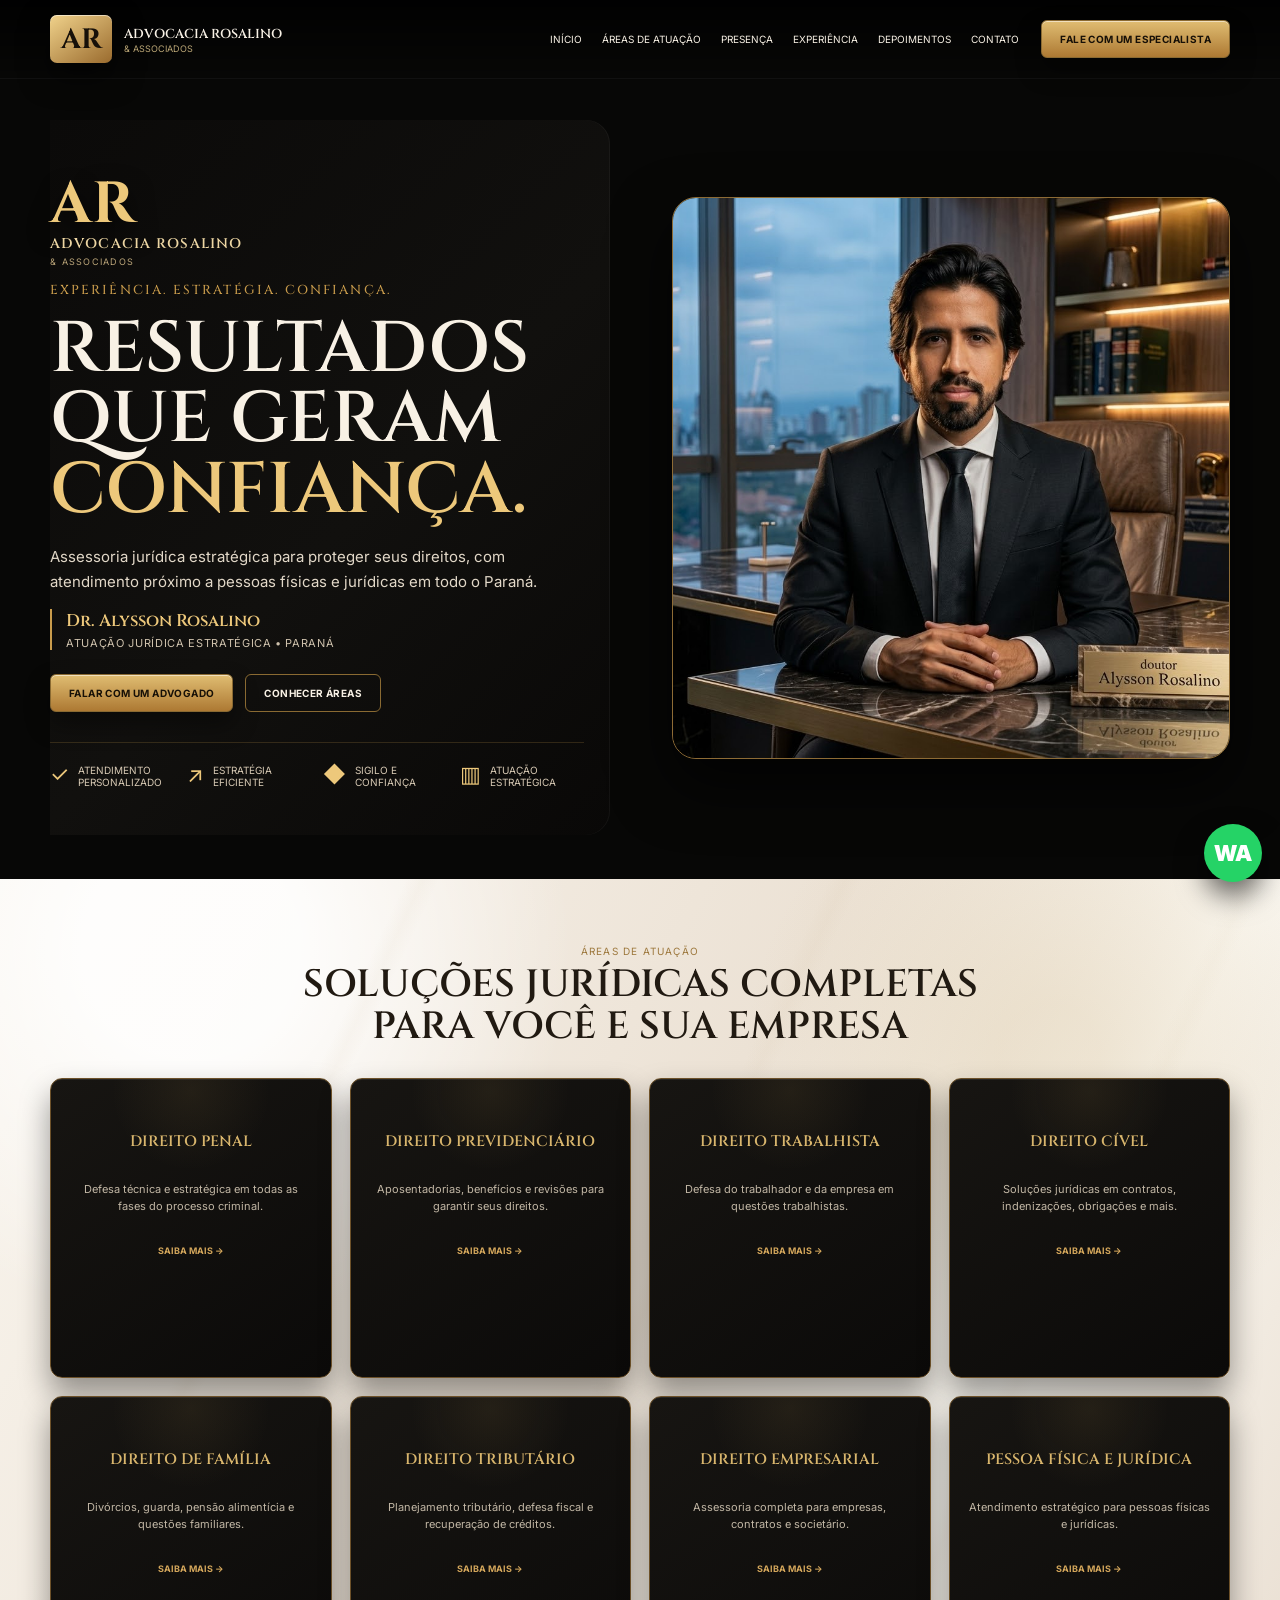
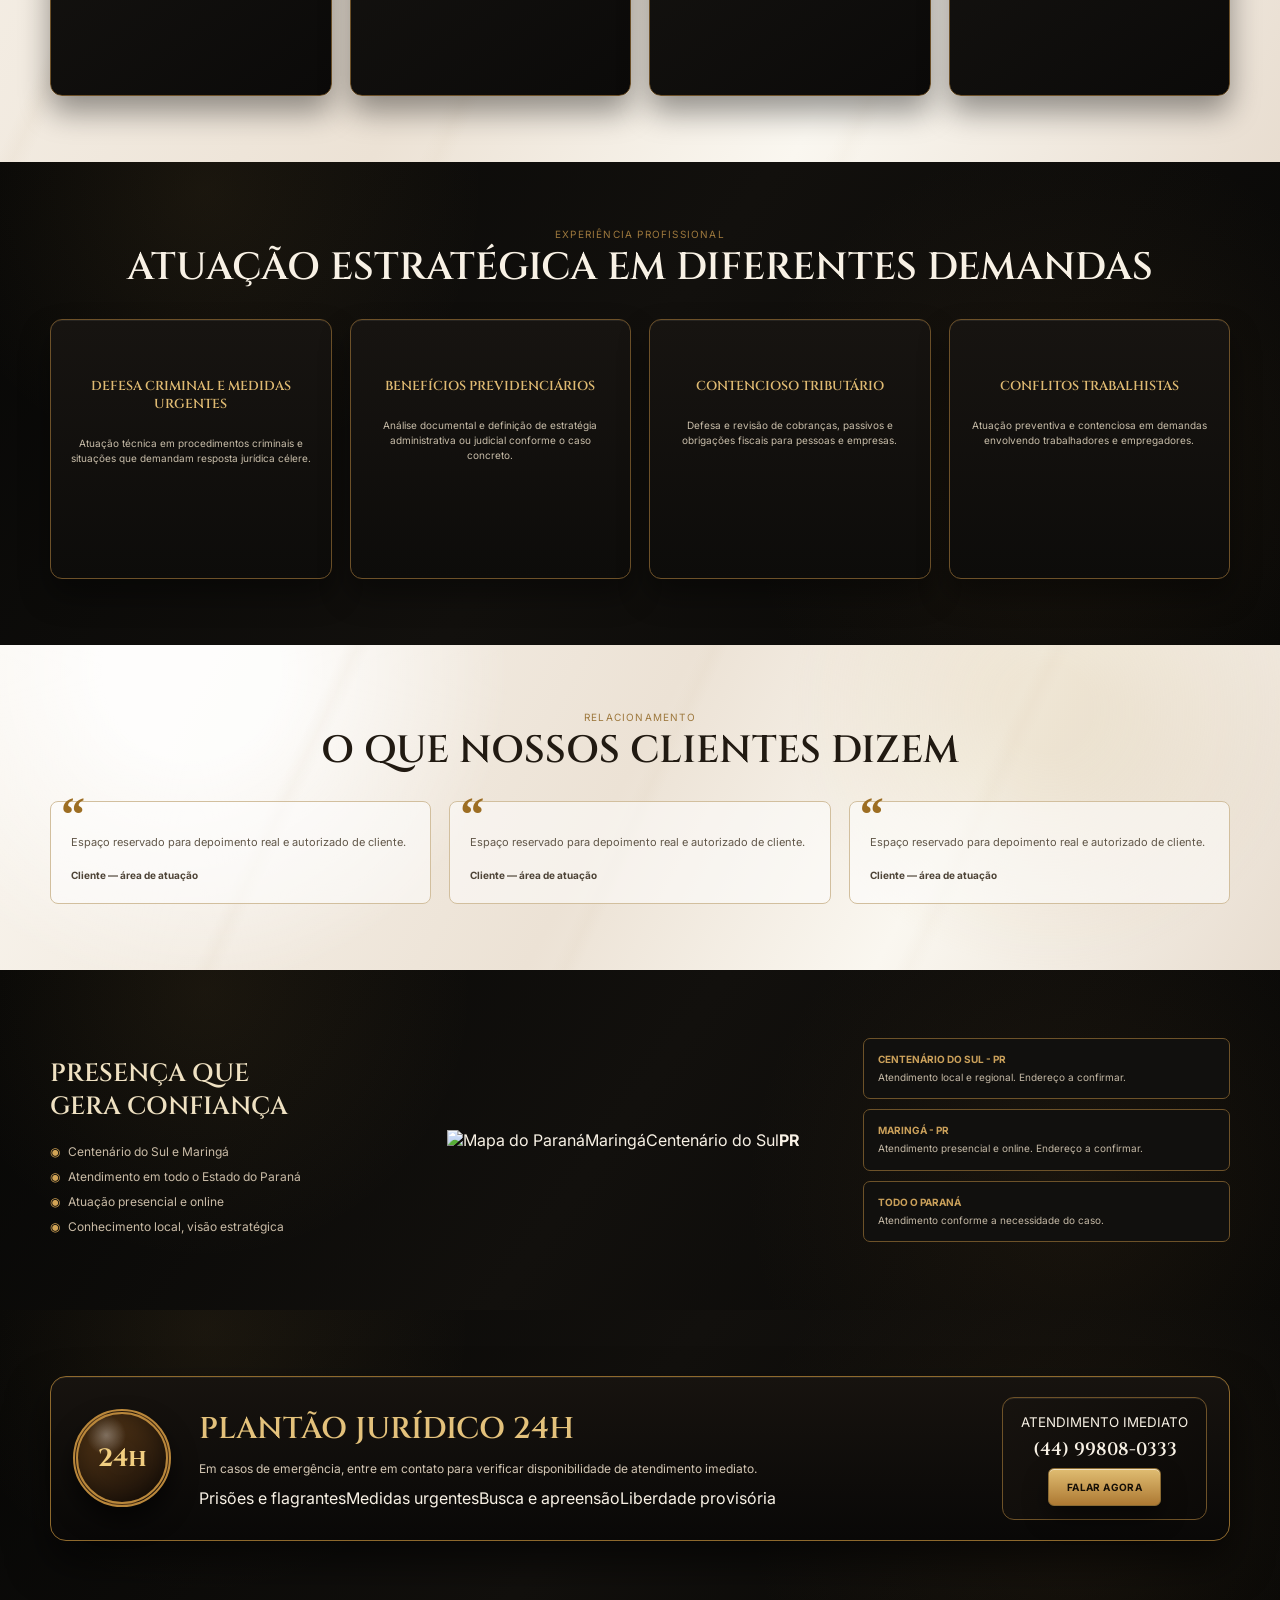
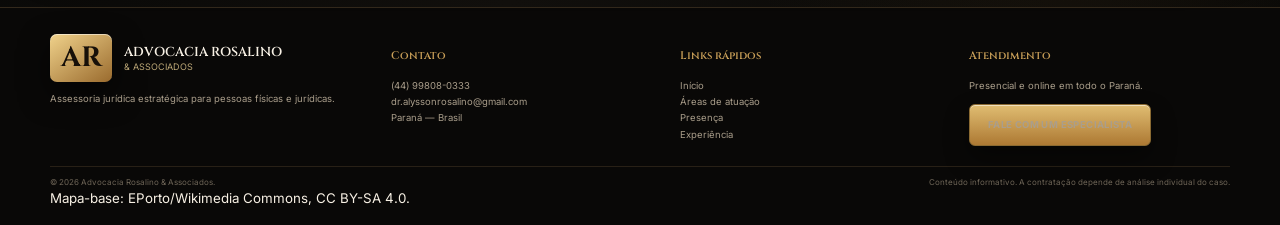
==== commit b060119c: "Corrige dependência quebrada e padroniza elementos do hero" ====
--- a/index.html
+++ b/index.html
@@ -1 +1 @@
-<!doctype html><html lang="pt-BR"><head><meta charset="utf-8"><meta name="viewport" content="width=device-width,initial-scale=1"><title>Advocacia Rosalino & Associados</title><meta name="description" content="Advocacia Rosalino & Associados — atuação jurídica estratégica em todo o Paraná."><link rel="preconnect" href="https://fonts.googleapis.com"><link rel="preconnect" href="https://fonts.gstatic.com" crossorigin><link href="https://fonts.googleapis.com/css2?family=Cinzel:wght@500;600;700&family=Inter:wght@400;500;600;700&display=swap" rel="stylesheet"><link rel="stylesheet" href="premium-1.css"><link rel="stylesheet" href="premium-2.css"><link rel="stylesheet" href="premium-3.css"><link rel="stylesheet" href="premium-assets-areas.css"><link rel="stylesheet" href="premium-fixes.css"></head><body><header class="header"><div class="w nav"><a class="brand" href="#inicio"><div class="mark">AR</div><div><strong>ADVOCACIA ROSALINO</strong><small>& ASSOCIADOS</small></div></a><nav class="links"><a href="#inicio">Início</a><a href="#areas">Áreas de atuação</a><a href="#sobre">Presença</a><a href="#cases">Experiência</a><a href="#depoimentos">Depoimentos</a><a href="#contato">Contato</a></nav><a class="btn primary" href="https://wa.me/5544998080333?text=Olá%2C%20gostaria%20de%20falar%20com%20um%20especialista." target="_blank">Fale com um especialista</a></div></header><section class="hero" id="inicio"><div class="w hero-grid"><div class="hero-copy reveal"><div class="hero-logo-word"><span>AR</span><strong>ADVOCACIA ROSALINO</strong><small>& ASSOCIADOS</small></div><div class="kicker">Experiência. Estratégia. Confiança.</div><h1>RESULTADOS<br>QUE GERAM<br><span>CONFIANÇA.</span></h1><p>Assessoria jurídica estratégica para proteger seus direitos, com atendimento próximo a pessoas físicas e jurídicas em todo o Paraná.</p><div class="doctor-line"><strong>Dr. Alysson Rosalino</strong><span>Atuação jurídica estratégica • Paraná</span></div><div class="actions"><a class="btn primary" href="https://wa.me/5544998080333?text=Olá%2C%20quero%20falar%20com%20um%20advogado." target="_blank">Falar com um advogado</a><a class="btn" href="#areas">Conhecer áreas</a></div><div class="features"><div><span class="feature3d">◎</span>Atendimento personalizado</div><div><span class="feature3d">◇</span>Estratégia jurídica</div><div><span class="feature3d">▣</span>Sigilo e confidencialidade</div><div><span class="feature3d">⌁</span>Suporte próximo</div></div></div><div class="hero-photo reveal"><img src="IMG_8296.jpeg" alt="Dr. Alysson Rosalino"></div></div></section><div id="areasSlot"></div><div id="contentSlot"></div><div id="footerSlot"></div><script>async function load(id,file){const r=await fetch(file);document.getElementById(id).innerHTML=await r.text()}Promise.all([load('areasSlot','premium-areas.html'),load('contentSlot','premium-content.html'),load('footerSlot','premium-footer.html')]).then(()=>{const o=new IntersectionObserver(es=>es.forEach(e=>{if(e.isIntersecting){e.target.classList.add('on');o.unobserve(e.target)}}),{threshold:.12});document.querySelectorAll('.reveal').forEach(e=>o.observe(e));document.querySelectorAll('.reveal').forEach(e=>{if(e.getBoundingClientRect().top<innerHeight)e.classList.add('on')})});</script></body></html>+<!doctype html><html lang="pt-BR"><head><meta charset="utf-8"><meta name="viewport" content="width=device-width,initial-scale=1"><title>Advocacia Rosalino & Associados</title><meta name="description" content="Advocacia Rosalino & Associados — atuação jurídica estratégica em todo o Paraná."><link rel="preconnect" href="https://fonts.googleapis.com"><link rel="preconnect" href="https://fonts.gstatic.com" crossorigin><link href="https://fonts.googleapis.com/css2?family=Cinzel:wght@500;600;700&family=Inter:wght@400;500;600;700&display=swap" rel="stylesheet"><link rel="stylesheet" href="premium-1.css"><link rel="stylesheet" href="premium-2.css"><link rel="stylesheet" href="premium-3.css"><link rel="stylesheet" href="premium-fixes.css"></head><body><header class="header"><div class="w nav"><a class="brand" href="#inicio"><div class="mark">AR</div><div><strong>ADVOCACIA ROSALINO</strong><small>& ASSOCIADOS</small></div></a><nav class="links"><a href="#inicio">Início</a><a href="#areas">Áreas de atuação</a><a href="#sobre">Presença</a><a href="#cases">Experiência</a><a href="#depoimentos">Depoimentos</a><a href="#contato">Contato</a></nav><a class="btn primary" href="https://wa.me/5544998080333?text=Olá%2C%20gostaria%20de%20falar%20com%20um%20especialista." target="_blank">Fale com um especialista</a></div></header><section class="hero" id="inicio"><div class="w hero-grid"><div class="hero-copy reveal"><div class="hero-logo-word"><span>AR</span><strong>ADVOCACIA ROSALINO</strong><small>& ASSOCIADOS</small></div><div class="kicker">Experiência. Estratégia. Confiança.</div><h1>RESULTADOS<br>QUE GERAM<br><span>CONFIANÇA.</span></h1><p>Assessoria jurídica estratégica para proteger seus direitos, com atendimento próximo a pessoas físicas e jurídicas em todo o Paraná.</p><div class="doctor-line"><strong>Dr. Alysson Rosalino</strong><span>Atuação jurídica estratégica • Paraná</span></div><div class="actions"><a class="btn primary" href="https://wa.me/5544998080333?text=Olá%2C%20quero%20falar%20com%20um%20advogado." target="_blank">Falar com um advogado</a><a class="btn" href="#areas">Conhecer áreas</a></div><div class="features"><div><span class="mini3d">✓</span>Atendimento personalizado</div><div><span class="mini3d">↗</span>Estratégia eficiente</div><div><span class="mini3d">◆</span>Sigilo e confiança</div><div><span class="mini3d">▥</span>Atuação estratégica</div></div></div><div class="hero-photo reveal"><img src="IMG_8296.jpeg" alt="Dr. Alysson Rosalino"></div></div></section><div id="areasSlot"></div><div id="contentSlot"></div><div id="footerSlot"></div><script>async function load(id,file){const r=await fetch(file);document.getElementById(id).innerHTML=await r.text()}Promise.all([load('areasSlot','premium-areas.html'),load('contentSlot','premium-content.html'),load('footerSlot','premium-footer.html')]).then(()=>{const o=new IntersectionObserver(es=>es.forEach(e=>{if(e.isIntersecting){e.target.classList.add('on');o.unobserve(e.target)}}),{threshold:.12});document.querySelectorAll('.reveal').forEach(e=>o.observe(e));document.querySelectorAll('.reveal').forEach(e=>{if(e.getBoundingClientRect().top<innerHeight)e.classList.add('on')})});</script></body></html>
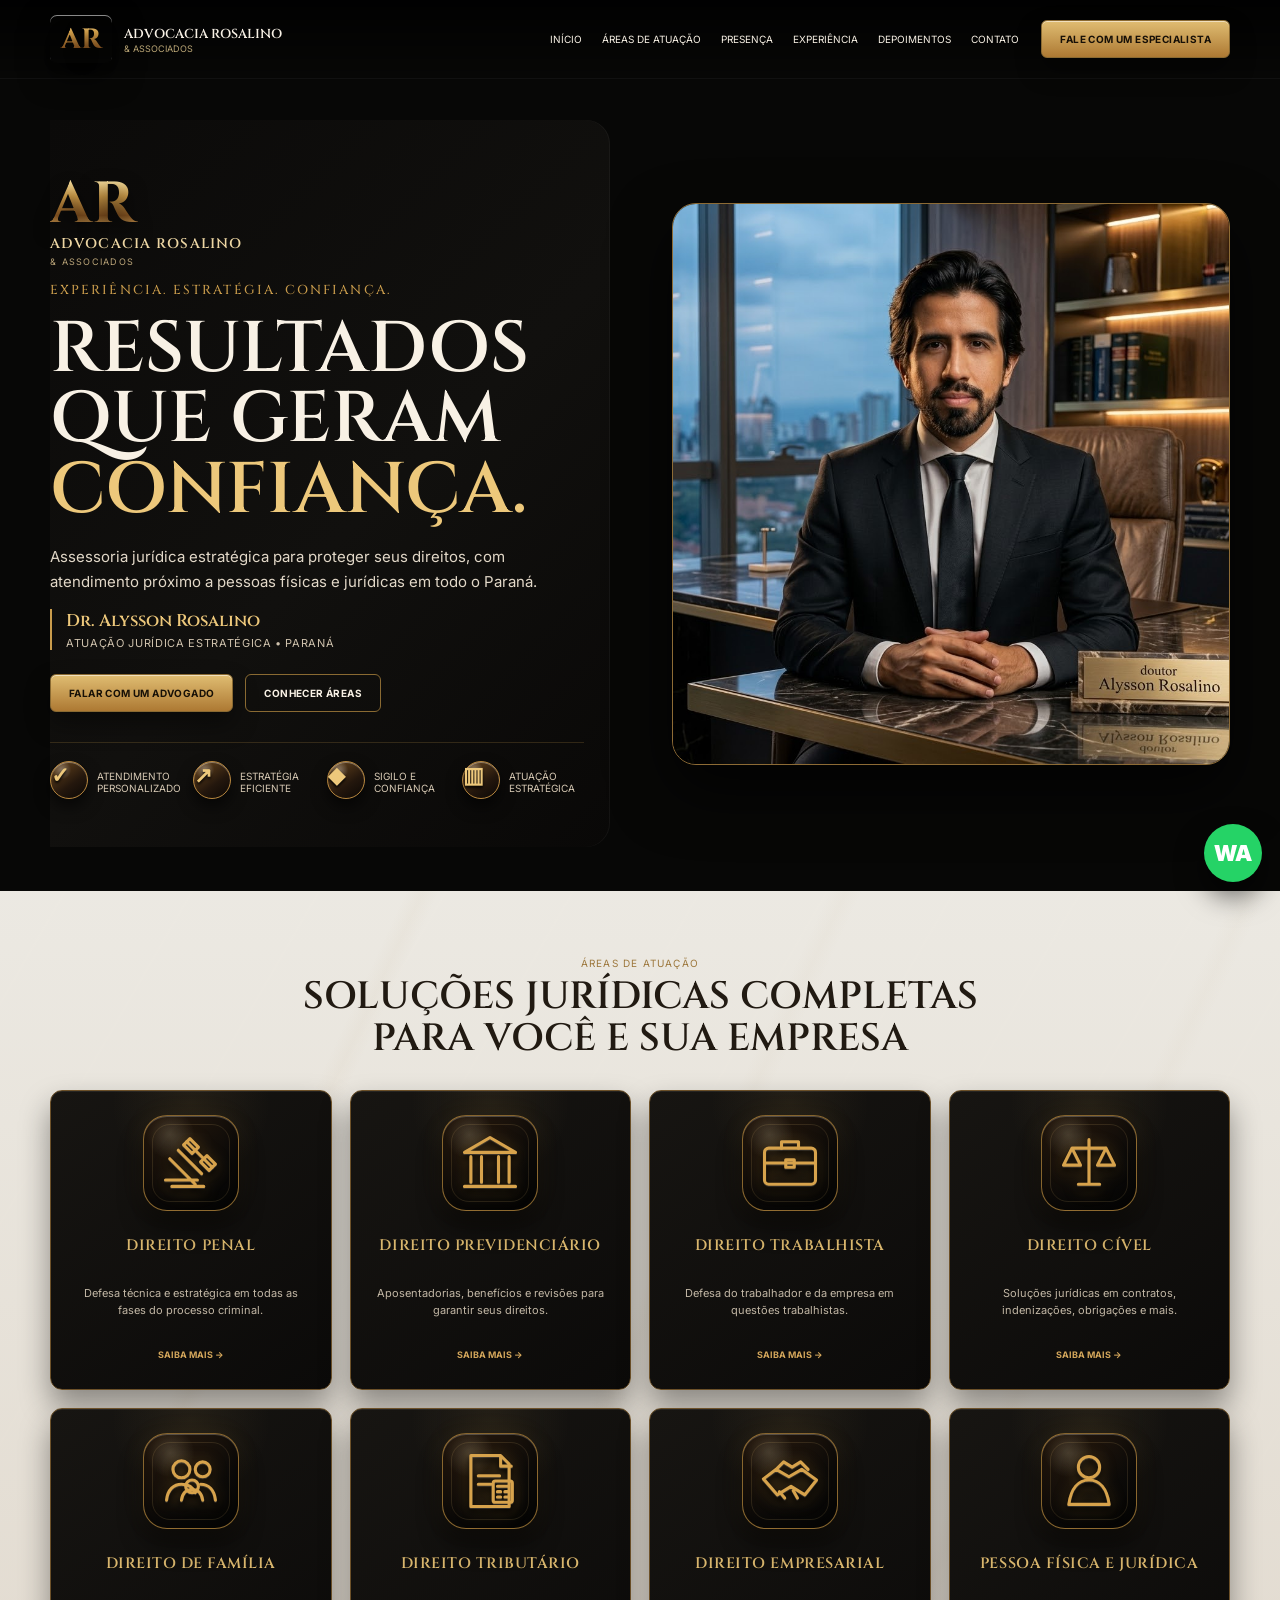
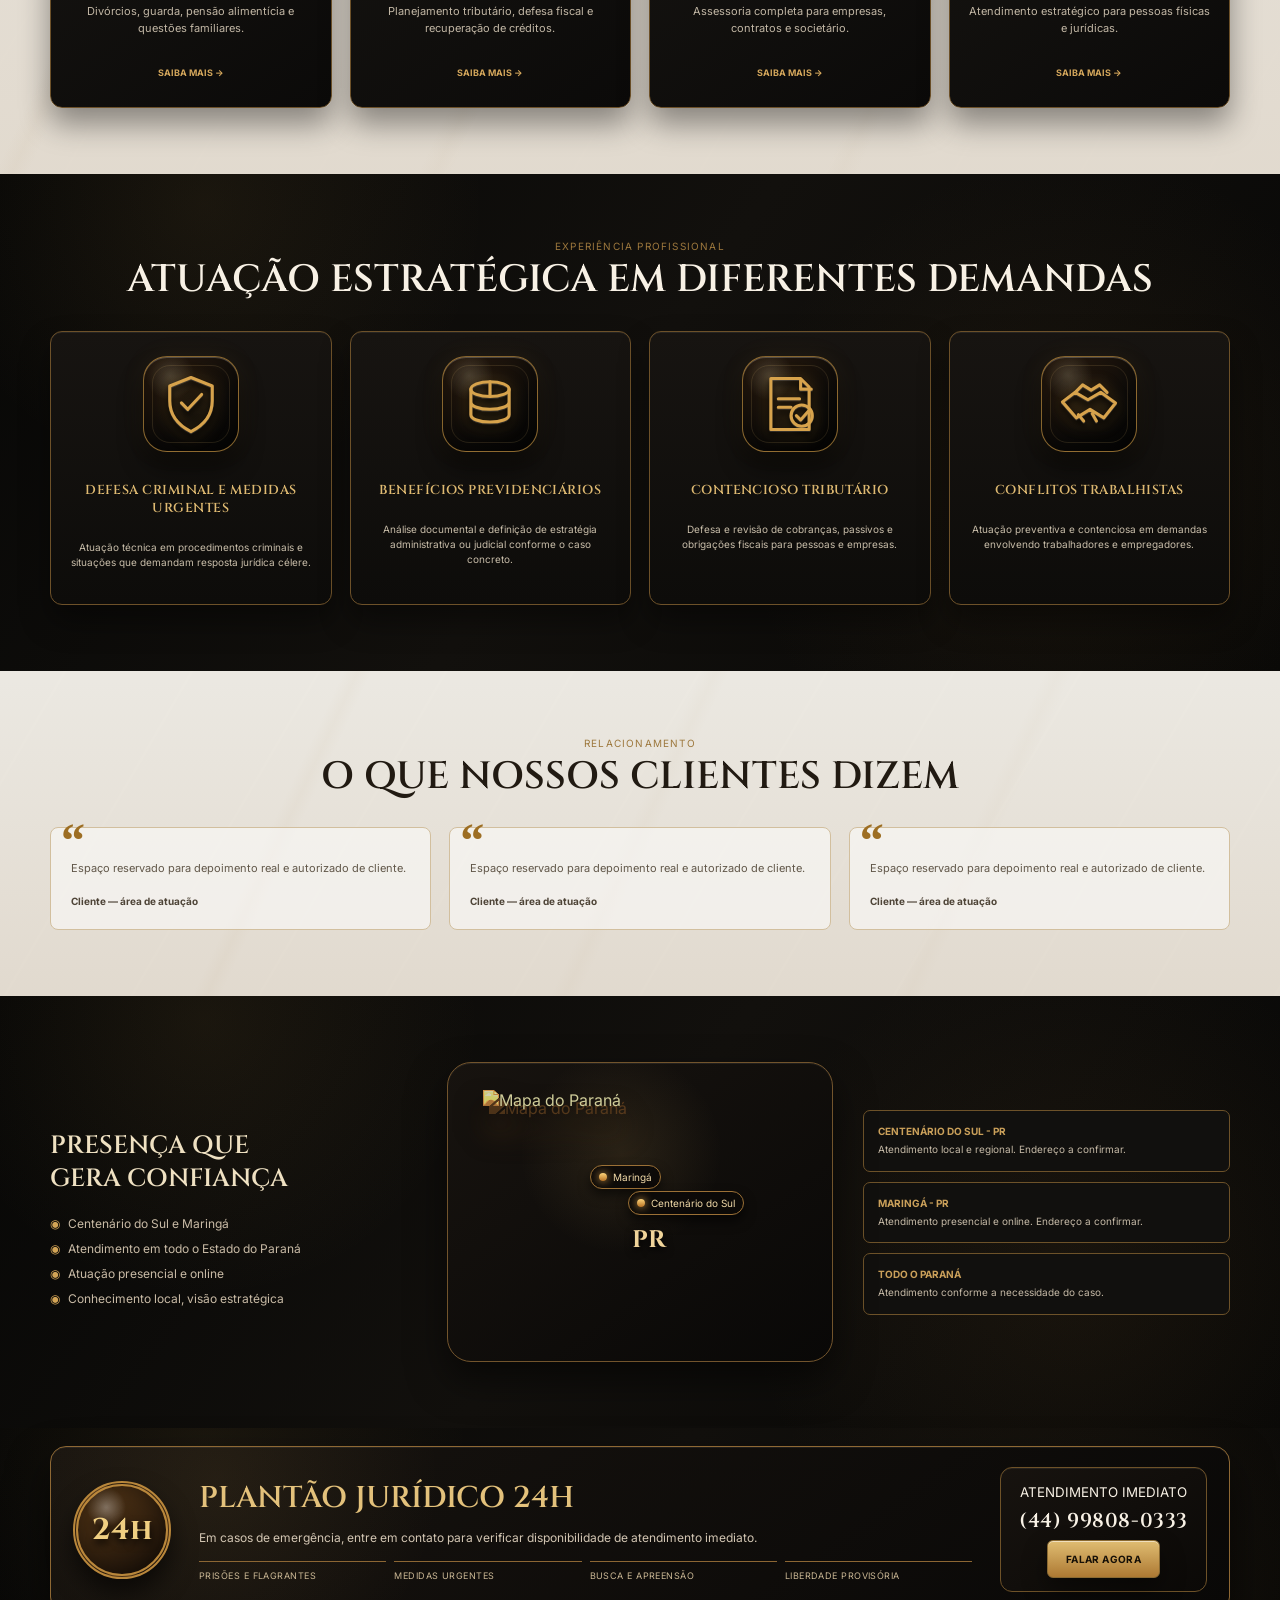
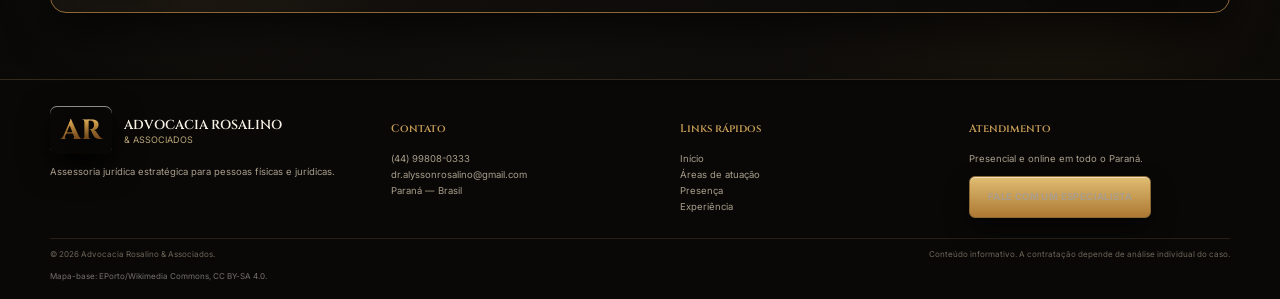
==== commit c8aa1905: "Ativa acabamento visual oficial no site" ====
--- a/index.html
+++ b/index.html
@@ -1 +1 @@
-<!doctype html><html lang="pt-BR"><head><meta charset="utf-8"><meta name="viewport" content="width=device-width,initial-scale=1"><title>Advocacia Rosalino & Associados</title><meta name="description" content="Advocacia Rosalino & Associados — atuação jurídica estratégica em todo o Paraná."><link rel="preconnect" href="https://fonts.googleapis.com"><link rel="preconnect" href="https://fonts.gstatic.com" crossorigin><link href="https://fonts.googleapis.com/css2?family=Cinzel:wght@500;600;700&family=Inter:wght@400;500;600;700&display=swap" rel="stylesheet"><link rel="stylesheet" href="premium-1.css"><link rel="stylesheet" href="premium-2.css"><link rel="stylesheet" href="premium-3.css"><link rel="stylesheet" href="premium-fixes.css"></head><body><header class="header"><div class="w nav"><a class="brand" href="#inicio"><div class="mark">AR</div><div><strong>ADVOCACIA ROSALINO</strong><small>& ASSOCIADOS</small></div></a><nav class="links"><a href="#inicio">Início</a><a href="#areas">Áreas de atuação</a><a href="#sobre">Presença</a><a href="#cases">Experiência</a><a href="#depoimentos">Depoimentos</a><a href="#contato">Contato</a></nav><a class="btn primary" href="https://wa.me/5544998080333?text=Olá%2C%20gostaria%20de%20falar%20com%20um%20especialista." target="_blank">Fale com um especialista</a></div></header><section class="hero" id="inicio"><div class="w hero-grid"><div class="hero-copy reveal"><div class="hero-logo-word"><span>AR</span><strong>ADVOCACIA ROSALINO</strong><small>& ASSOCIADOS</small></div><div class="kicker">Experiência. Estratégia. Confiança.</div><h1>RESULTADOS<br>QUE GERAM<br><span>CONFIANÇA.</span></h1><p>Assessoria jurídica estratégica para proteger seus direitos, com atendimento próximo a pessoas físicas e jurídicas em todo o Paraná.</p><div class="doctor-line"><strong>Dr. Alysson Rosalino</strong><span>Atuação jurídica estratégica • Paraná</span></div><div class="actions"><a class="btn primary" href="https://wa.me/5544998080333?text=Olá%2C%20quero%20falar%20com%20um%20advogado." target="_blank">Falar com um advogado</a><a class="btn" href="#areas">Conhecer áreas</a></div><div class="features"><div><span class="mini3d">✓</span>Atendimento personalizado</div><div><span class="mini3d">↗</span>Estratégia eficiente</div><div><span class="mini3d">◆</span>Sigilo e confiança</div><div><span class="mini3d">▥</span>Atuação estratégica</div></div></div><div class="hero-photo reveal"><img src="IMG_8296.jpeg" alt="Dr. Alysson Rosalino"></div></div></section><div id="areasSlot"></div><div id="contentSlot"></div><div id="footerSlot"></div><script>async function load(id,file){const r=await fetch(file);document.getElementById(id).innerHTML=await r.text()}Promise.all([load('areasSlot','premium-areas.html'),load('contentSlot','premium-content.html'),load('footerSlot','premium-footer.html')]).then(()=>{const o=new IntersectionObserver(es=>es.forEach(e=>{if(e.isIntersecting){e.target.classList.add('on');o.unobserve(e.target)}}),{threshold:.12});document.querySelectorAll('.reveal').forEach(e=>o.observe(e));document.querySelectorAll('.reveal').forEach(e=>{if(e.getBoundingClientRect().top<innerHeight)e.classList.add('on')})});</script></body></html>+<!doctype html><html lang="pt-BR"><head><meta charset="utf-8"><meta name="viewport" content="width=device-width,initial-scale=1"><title>Advocacia Rosalino & Associados</title><meta name="description" content="Advocacia Rosalino & Associados — atuação jurídica estratégica em todo o Paraná."><link rel="preconnect" href="https://fonts.googleapis.com"><link rel="preconnect" href="https://fonts.gstatic.com" crossorigin><link href="https://fonts.googleapis.com/css2?family=Cinzel:wght@500;600;700&family=Inter:wght@400;500;600;700&display=swap" rel="stylesheet"><link rel="stylesheet" href="premium-1.css"><link rel="stylesheet" href="premium-2.css"><link rel="stylesheet" href="premium-3.css"><link rel="stylesheet" href="premium-fixes.css"><link rel="stylesheet" href="premium-official.css"></head><body><header class="header"><div class="w nav"><a class="brand" href="#inicio"><div class="mark">AR</div><div><strong>ADVOCACIA ROSALINO</strong><small>& ASSOCIADOS</small></div></a><nav class="links"><a href="#inicio">Início</a><a href="#areas">Áreas de atuação</a><a href="#sobre">Presença</a><a href="#cases">Experiência</a><a href="#depoimentos">Depoimentos</a><a href="#contato">Contato</a></nav><a class="btn primary" href="https://wa.me/5544998080333?text=Olá%2C%20gostaria%20de%20falar%20com%20um%20especialista." target="_blank">Fale com um especialista</a></div></header><section class="hero" id="inicio"><div class="w hero-grid"><div class="hero-copy reveal"><div class="hero-logo-word"><span>AR</span><strong>ADVOCACIA ROSALINO</strong><small>& ASSOCIADOS</small></div><div class="kicker">Experiência. Estratégia. Confiança.</div><h1>RESULTADOS<br>QUE GERAM<br><span>CONFIANÇA.</span></h1><p>Assessoria jurídica estratégica para proteger seus direitos, com atendimento próximo a pessoas físicas e jurídicas em todo o Paraná.</p><div class="doctor-line"><strong>Dr. Alysson Rosalino</strong><span>Atuação jurídica estratégica • Paraná</span></div><div class="actions"><a class="btn primary" href="https://wa.me/5544998080333?text=Olá%2C%20quero%20falar%20com%20um%20advogado." target="_blank">Falar com um advogado</a><a class="btn" href="#areas">Conhecer áreas</a></div><div class="features"><div><span class="mini3d">✓</span>Atendimento personalizado</div><div><span class="mini3d">↗</span>Estratégia eficiente</div><div><span class="mini3d">◆</span>Sigilo e confiança</div><div><span class="mini3d">▥</span>Atuação estratégica</div></div></div><div class="hero-photo reveal"><img src="IMG_8296.jpeg" alt="Dr. Alysson Rosalino"></div></div></section><div id="areasSlot"></div><div id="contentSlot"></div><div id="footerSlot"></div><script>async function load(id,file){const r=await fetch(file);document.getElementById(id).innerHTML=await r.text()}Promise.all([load('areasSlot','premium-areas.html'),load('contentSlot','premium-content.html'),load('footerSlot','premium-footer.html')]).then(()=>{const o=new IntersectionObserver(es=>es.forEach(e=>{if(e.isIntersecting){e.target.classList.add('on');o.unobserve(e.target)}}),{threshold:.12});document.querySelectorAll('.reveal').forEach(e=>o.observe(e));document.querySelectorAll('.reveal').forEach(e=>{if(e.getBoundingClientRect().top<innerHeight)e.classList.add('on')})});</script></body></html>
--- a/premium-official.css
+++ b/premium-official.css
@@ -0,0 +1 @@
+.gold-icon{width:96px;height:96px;margin:0 auto 16px;display:grid;place-items:center;position:relative;border-radius:24px;background:radial-gradient(circle at 28% 20%,rgba(255,244,205,.18),transparent 24%),linear-gradient(145deg,#2a1b0e 0%,#0d0b09 62%,#050504 100%);border:1px solid rgba(202,151,67,.65);box-shadow:inset 0 1px 0 rgba(255,255,255,.22),inset 0 -10px 25px rgba(0,0,0,.45),0 16px 24px rgba(0,0,0,.48),0 0 24px rgba(201,148,60,.08)}.gold-icon:before{content:"";position:absolute;inset:8px;border-radius:18px;border:1px solid rgba(255,214,129,.12);pointer-events:none}.gold-icon svg{width:68px;height:68px;overflow:visible;fill:none;stroke:url(#none);stroke:#d7a34c;stroke-width:3.1;stroke-linecap:round;stroke-linejoin:round;filter:drop-shadow(0 1px 0 #fff2) drop-shadow(0 4px 3px #000) drop-shadow(0 0 7px #d79c3a44)}.gold-icon svg path,.gold-icon svg rect,.gold-icon svg circle,.gold-icon svg ellipse{vector-effect:non-scaling-stroke}.card:hover .gold-icon,.case:hover .gold-icon{transform:translateY(-5px) scale(1.035);border-color:#e2b761;box-shadow:inset 0 1px 0 #fff5,inset 0 -10px 25px #0008,0 22px 34px #0009,0 0 32px #d5a24c22}.card,.case{transition:transform .3s ease,border-color .3s ease,box-shadow .3s ease}.card:hover,.case:hover{transform:translateY(-6px);border-color:#b88a42!important;box-shadow:0 22px 42px #0008,inset 0 1px #fff2!important}.mini3d{width:38px;height:38px;display:grid;place-items:center;flex:0 0 38px;border-radius:50%;font:700 17px Cinzel,serif;color:#f0cf86;background:radial-gradient(circle at 30% 22%,#fff5,transparent 25%),linear-gradient(145deg,#6d491f,#24170d 60%,#0a0705);border:1px solid #b8873e;box-shadow:inset 0 1px #fff5,0 8px 15px #0009;text-shadow:0 2px 3px #000}.map-parana{height:300px;position:relative;display:grid;place-items:center;border-radius:24px;border:1px solid #72542c;background:radial-gradient(circle at 45% 30%,#cfa75c20,transparent 34%),linear-gradient(145deg,#17130f,#090807);box-shadow:inset 0 1px #fff1,0 18px 38px #0008;overflow:hidden}.map-parana img{width:82%;height:82%;object-fit:contain;filter:sepia(1) saturate(2.2) hue-rotate(350deg) brightness(.76) contrast(1.2) drop-shadow(0 18px 14px #000c) drop-shadow(6px 8px 0 #5b3c1d)}.map-parana>b{position:absolute;left:48%;top:54%;font:700 24px Cinzel,serif;color:#f0d49a;text-shadow:0 3px 8px #000}.pin{position:absolute;padding:5px 8px 5px 22px;border-radius:12px;background:#0b0907dd;border:1px solid #9b7036;color:#f0d9a8;font-size:10px;box-shadow:0 6px 12px #0009}.pin:before{content:"";position:absolute;left:8px;top:7px;width:8px;height:8px;border-radius:50%;background:linear-gradient(#ffd57a,#b87325);box-shadow:0 0 8px #e8ad50}.pin-maringa{left:37%;top:34%}.pin-centenario{left:47%;top:43%}.plantao-section{padding-top:18px!important}.emergency{border:1px solid #8e6834!important;background:radial-gradient(circle at 14% 20%,#d3a65316,transparent 22%),linear-gradient(145deg,#17130f,#090807)!important}.clock{position:relative!important}.clock span{font:700 30px Cinzel,serif;color:#f0cf82;text-shadow:0 4px 9px #000}.urgent-row{display:grid;grid-template-columns:repeat(4,1fr);gap:8px;margin-top:16px}.urgent-row span{font-size:9px;text-transform:uppercase;letter-spacing:.05em;color:#cbb895;padding-top:8px;border-top:1px solid #8c6633}.phonebox strong{font-size:20px!important;letter-spacing:.03em}.map-credit{display:block;margin-top:12px;opacity:.45;font-size:8px}.hero-logo-word span,.mark{background:linear-gradient(180deg,#fff0b8 0%,#d9a54d 35%,#8c5722 68%,#f1c978 100%);-webkit-background-clip:text;background-clip:text;color:transparent!important;text-shadow:0 8px 18px #0009}.card h3,.case h3{letter-spacing:.035em}.light{background:linear-gradient(rgba(250,247,240,.94),rgba(239,231,219,.94)),repeating-linear-gradient(120deg,transparent 0 55px,#b78b4a10 56px 57px,transparent 58px 110px)!important}@media(max-width:920px){.map-parana{height:280px}.urgent-row{grid-template-columns:repeat(2,1fr)}}@media(max-width:640px){.gold-icon{width:88px;height:88px}.gold-icon svg{width:62px;height:62px}.map-parana{height:240px}.pin{font-size:8px}.urgent-row{grid-template-columns:1fr 1fr}}
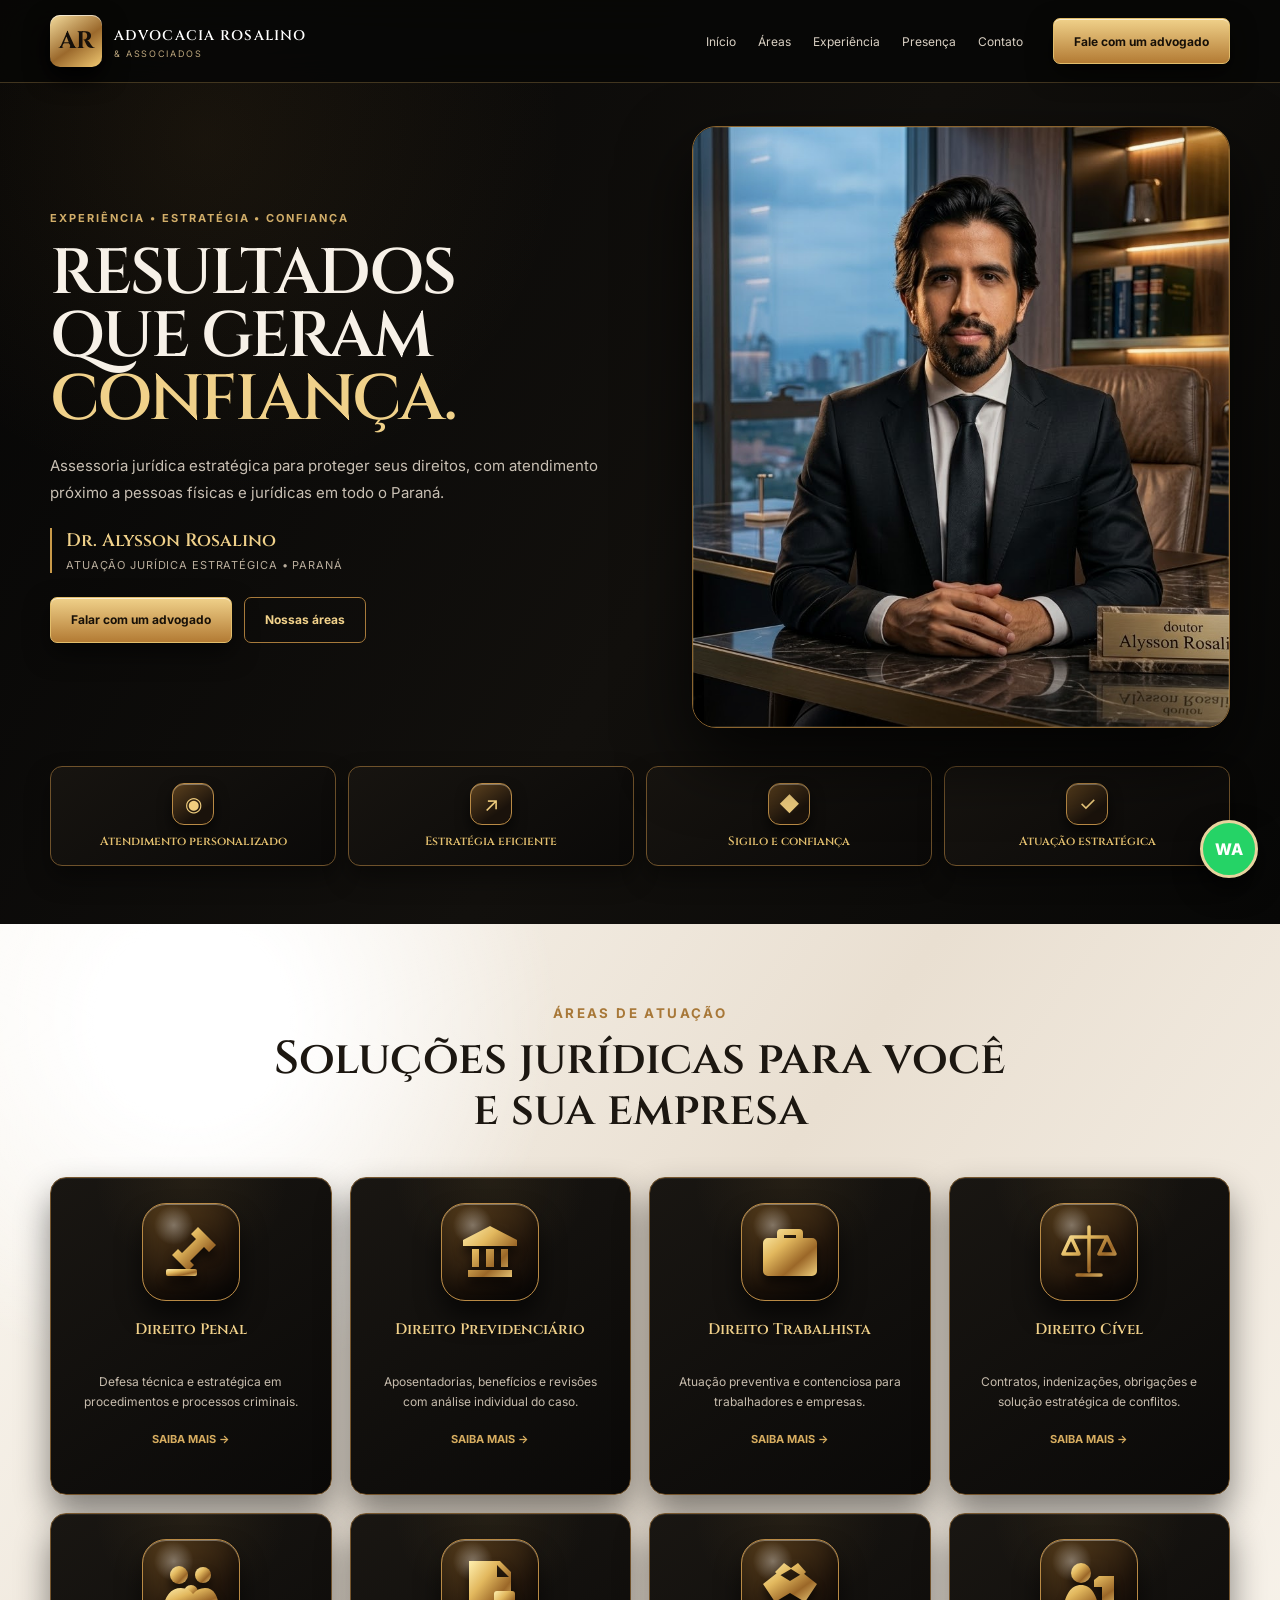
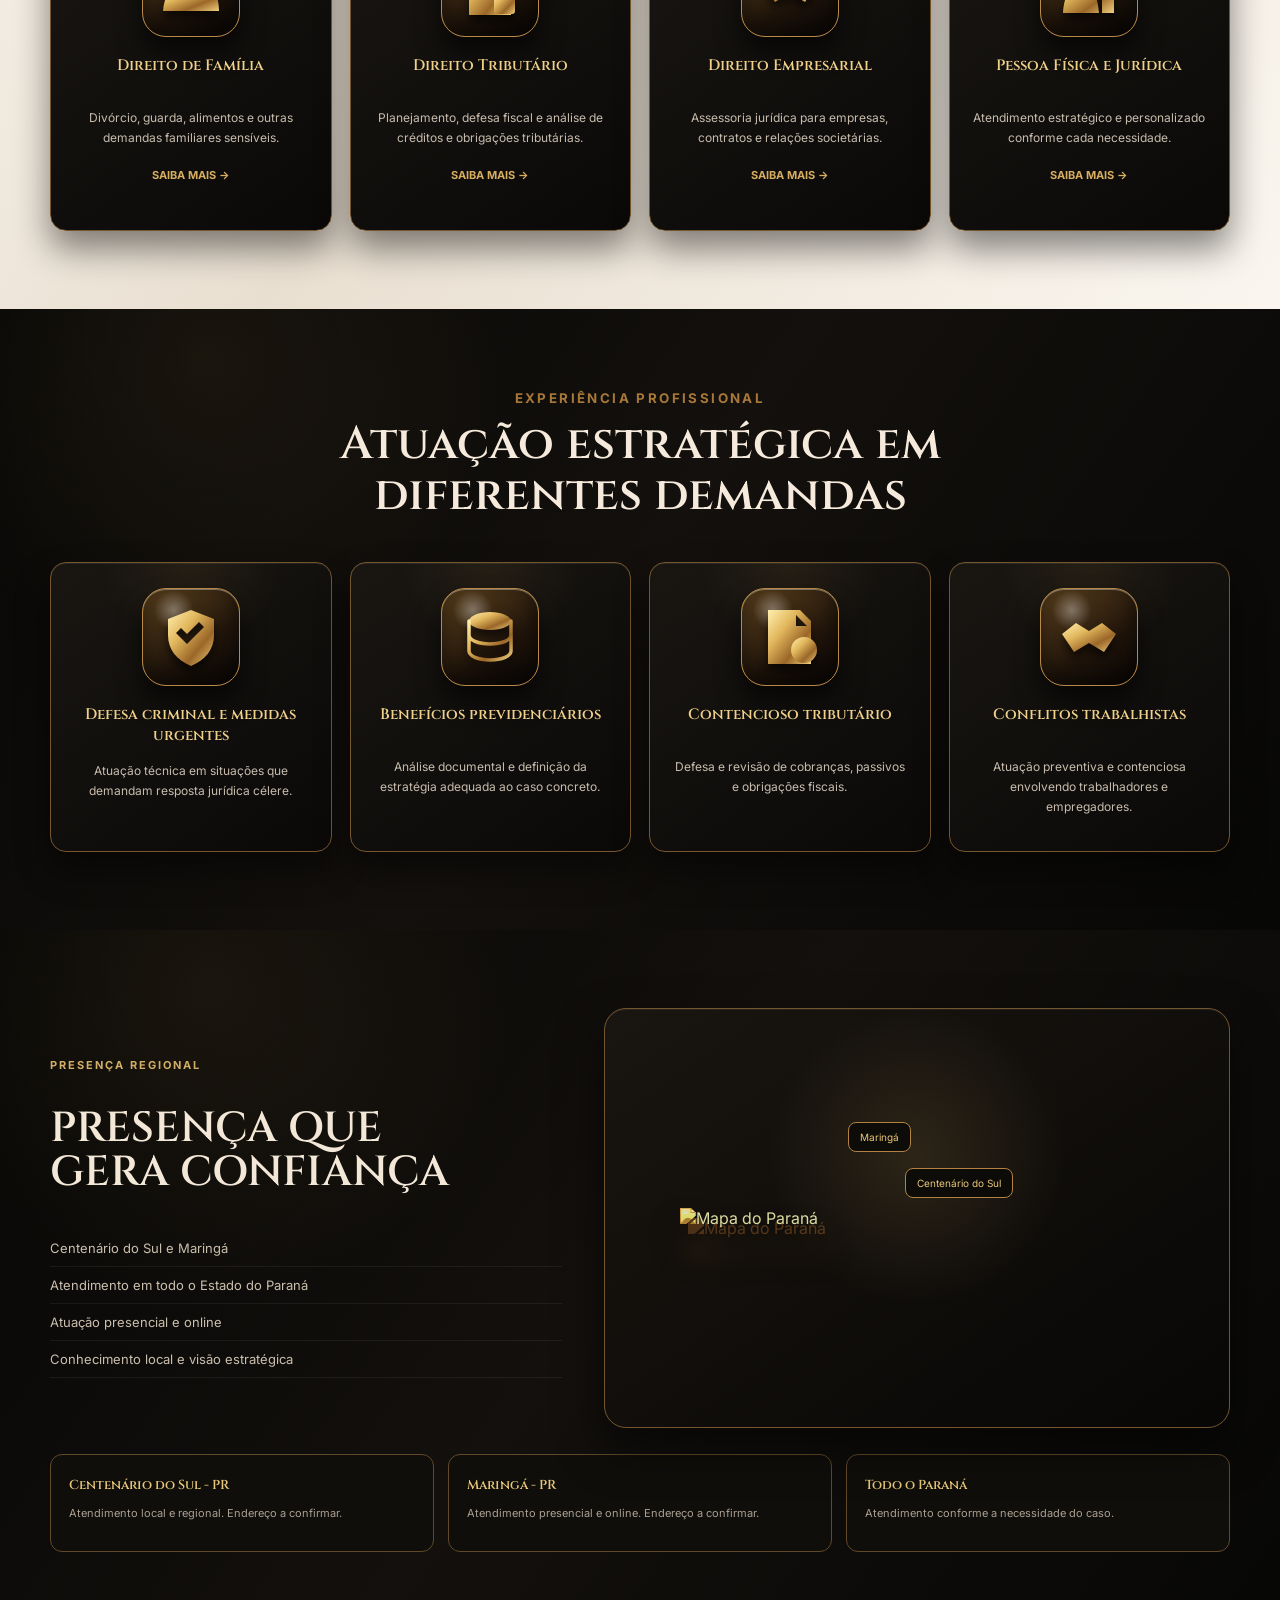
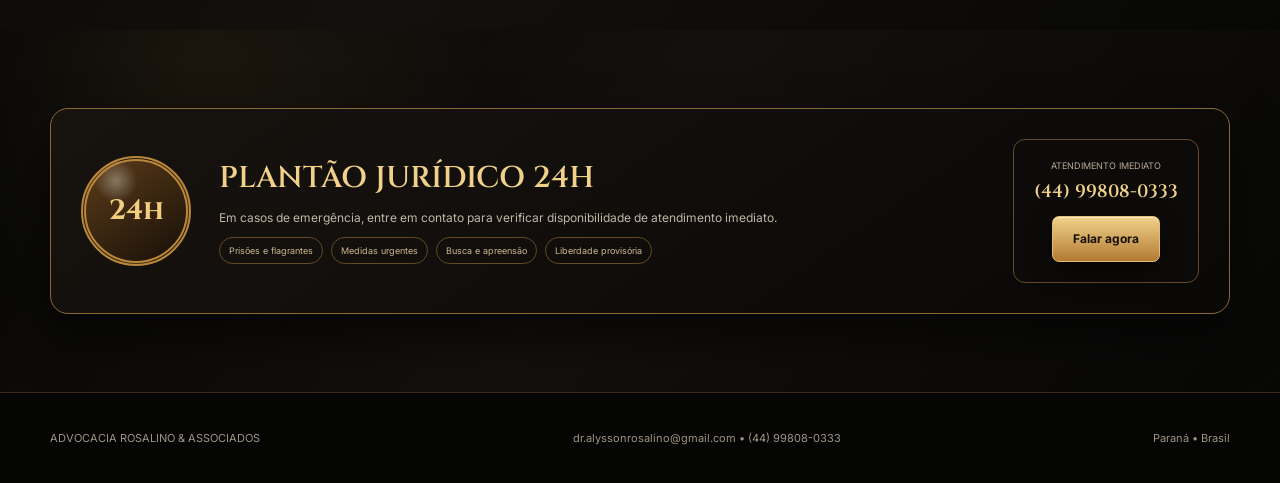
==== commit ed7eaffa: "Reconstrói interface premium em arquivo único e elimina conflitos visuais" ====
--- a/index.html
+++ b/index.html
@@ -1 +1 @@
-<!doctype html><html lang="pt-BR"><head><meta charset="utf-8"><meta name="viewport" content="width=device-width,initial-scale=1"><title>Advocacia Rosalino & Associados</title><meta name="description" content="Advocacia Rosalino & Associados — atuação jurídica estratégica em todo o Paraná."><link rel="preconnect" href="https://fonts.googleapis.com"><link rel="preconnect" href="https://fonts.gstatic.com" crossorigin><link href="https://fonts.googleapis.com/css2?family=Cinzel:wght@500;600;700&family=Inter:wght@400;500;600;700&display=swap" rel="stylesheet"><link rel="stylesheet" href="premium-1.css"><link rel="stylesheet" href="premium-2.css"><link rel="stylesheet" href="premium-3.css"><link rel="stylesheet" href="premium-fixes.css"><link rel="stylesheet" href="premium-official.css"></head><body><header class="header"><div class="w nav"><a class="brand" href="#inicio"><div class="mark">AR</div><div><strong>ADVOCACIA ROSALINO</strong><small>& ASSOCIADOS</small></div></a><nav class="links"><a href="#inicio">Início</a><a href="#areas">Áreas de atuação</a><a href="#sobre">Presença</a><a href="#cases">Experiência</a><a href="#depoimentos">Depoimentos</a><a href="#contato">Contato</a></nav><a class="btn primary" href="https://wa.me/5544998080333?text=Olá%2C%20gostaria%20de%20falar%20com%20um%20especialista." target="_blank">Fale com um especialista</a></div></header><section class="hero" id="inicio"><div class="w hero-grid"><div class="hero-copy reveal"><div class="hero-logo-word"><span>AR</span><strong>ADVOCACIA ROSALINO</strong><small>& ASSOCIADOS</small></div><div class="kicker">Experiência. Estratégia. Confiança.</div><h1>RESULTADOS<br>QUE GERAM<br><span>CONFIANÇA.</span></h1><p>Assessoria jurídica estratégica para proteger seus direitos, com atendimento próximo a pessoas físicas e jurídicas em todo o Paraná.</p><div class="doctor-line"><strong>Dr. Alysson Rosalino</strong><span>Atuação jurídica estratégica • Paraná</span></div><div class="actions"><a class="btn primary" href="https://wa.me/5544998080333?text=Olá%2C%20quero%20falar%20com%20um%20advogado." target="_blank">Falar com um advogado</a><a class="btn" href="#areas">Conhecer áreas</a></div><div class="features"><div><span class="mini3d">✓</span>Atendimento personalizado</div><div><span class="mini3d">↗</span>Estratégia eficiente</div><div><span class="mini3d">◆</span>Sigilo e confiança</div><div><span class="mini3d">▥</span>Atuação estratégica</div></div></div><div class="hero-photo reveal"><img src="IMG_8296.jpeg" alt="Dr. Alysson Rosalino"></div></div></section><div id="areasSlot"></div><div id="contentSlot"></div><div id="footerSlot"></div><script>async function load(id,file){const r=await fetch(file);document.getElementById(id).innerHTML=await r.text()}Promise.all([load('areasSlot','premium-areas.html'),load('contentSlot','premium-content.html'),load('footerSlot','premium-footer.html')]).then(()=>{const o=new IntersectionObserver(es=>es.forEach(e=>{if(e.isIntersecting){e.target.classList.add('on');o.unobserve(e.target)}}),{threshold:.12});document.querySelectorAll('.reveal').forEach(e=>o.observe(e));document.querySelectorAll('.reveal').forEach(e=>{if(e.getBoundingClientRect().top<innerHeight)e.classList.add('on')})});</script></body></html>+<!doctype html><html lang="pt-BR"><head><meta charset="utf-8"><meta name="viewport" content="width=device-width,initial-scale=1"><title>Advocacia Rosalino & Associados</title><meta name="description" content="Advocacia Rosalino & Associados — atuação jurídica estratégica em todo o Paraná."><link rel="preconnect" href="https://fonts.googleapis.com"><link rel="preconnect" href="https://fonts.gstatic.com" crossorigin><link href="https://fonts.googleapis.com/css2?family=Cinzel:wght@500;600;700&family=Inter:wght@400;500;600;700&display=swap" rel="stylesheet"><style>:root{--black:#070706;--gold:#c99a49;--gold2:#f0d18a;--ink:#1c1711;--line:rgba(218,177,96,.28)}*{box-sizing:border-box}html{scroll-behavior:smooth}body{margin:0;background:#070706;color:#f7f1e8;font-family:Inter,Arial,sans-serif}.w{width:min(1180px,calc(100% - 44px));margin:auto}.header{position:fixed;z-index:50;top:0;left:0;right:0;background:rgba(7,7,6,.9);backdrop-filter:blur(18px);border-bottom:1px solid var(--line)}.nav{height:82px;display:flex;align-items:center;gap:30px}.brand{display:flex;align-items:center;gap:12px;color:white;text-decoration:none;margin-right:auto}.brandmark{width:52px;height:52px;display:grid;place-items:center;font:700 24px Cinzel;background:linear-gradient(145deg,#f4dc9d,#9b692c 55%,#f1c972);color:#16100a;border-radius:10px;box-shadow:inset 0 1px #fff9,0 10px 24px #000}.brand strong{font:600 14px Cinzel;letter-spacing:.08em}.brand small{display:block;color:#bda77e;font-size:9px;letter-spacing:.18em;margin-top:3px}.links{display:flex;gap:22px}.links a{color:#d8cfc2;text-decoration:none;font-size:12px}.btn{display:inline-flex;align-items:center;justify-content:center;min-height:46px;padding:0 20px;border:1px solid #a77a3b;border-radius:7px;color:#f2d28b;text-decoration:none;font-weight:700;font-size:12px}.btn.primary{color:#171008;background:linear-gradient(180deg,#f0d18a,#b37b34);border-color:#e2bd6b;box-shadow:inset 0 1px #fff9,0 10px 24px #0008}.hero{padding:126px 0 58px;background:radial-gradient(circle at 16% 15%,#b8873d18,transparent 27%),linear-gradient(120deg,#050505,#12100d 55%,#070706)}.hero-grid{display:grid;grid-template-columns:1fr .92fr;gap:58px;align-items:center}.eyebrow{color:#d2ae69;text-transform:uppercase;letter-spacing:.18em;font-size:11px;font-weight:700}.hero h1{font:600 clamp(44px,5vw,72px)/.98 Cinzel;margin:18px 0 22px;letter-spacing:-.035em}.hero h1 span{color:var(--gold2)}.hero p{color:#c8bfb3;line-height:1.75;max-width:620px;font-size:15px}.doctor{margin:22px 0;padding-left:14px;border-left:2px solid var(--gold)}.doctor strong{display:block;font:600 18px Cinzel;color:#f0d18a}.doctor span{font-size:11px;color:#b9ad9c;text-transform:uppercase;letter-spacing:.08em}.actions{display:flex;gap:12px;flex-wrap:wrap;margin-top:24px}.hero-photo{position:relative;border-radius:24px;overflow:hidden;border:1px solid #8b642f;min-height:600px;background:#0d0c0a;box-shadow:0 30px 70px #000b}.hero-photo img{width:100%;height:600px;display:block;object-fit:cover;object-position:center}.hero-photo:before{content:"";position:absolute;inset:0;pointer-events:none;box-shadow:inset 0 0 0 1px #f0d18a22,inset 0 -90px 100px #0005}.trust{display:grid;grid-template-columns:repeat(4,1fr);gap:12px;margin-top:38px}.trustitem{padding:16px 12px;border:1px solid #6f522b;background:linear-gradient(145deg,#171410,#0a0908);border-radius:12px;text-align:center;box-shadow:0 12px 25px #0006}.trustitem b{display:block;color:#e4c06f;font:600 12px Cinzel;margin-top:8px}.mini{width:42px;height:42px;margin:auto;border-radius:12px;display:grid;place-items:center;background:linear-gradient(145deg,#5c411e,#1a120b 70%);border:1px solid #b98a45;box-shadow:inset 0 1px #fff5,0 8px 14px #0009;color:#f0cd7e;font-size:20px}.section{padding:78px 0}.light{color:var(--ink);background:radial-gradient(circle at 15% 10%,#fff 0 7%,transparent 26%),linear-gradient(125deg,#fbf8f2,#e9dfd1 48%,#faf6ef)}.dark{background:radial-gradient(circle at 16% 8%,#c99a4915,transparent 25%),linear-gradient(125deg,#070706,#13100d 48%,#070706)}.title{text-align:center;max-width:760px;margin:0 auto 42px}.title small{color:#a87838;text-transform:uppercase;letter-spacing:.18em;font-weight:700}.title h2{font:600 clamp(30px,4vw,46px)/1.1 Cinzel;margin:12px 0}.dark .title h2{color:#f5eadb}.grid8,.cases{display:grid;grid-template-columns:repeat(4,1fr);gap:18px}.card,.case{position:relative;overflow:hidden;min-height:318px;padding:25px 20px 22px;border-radius:16px;text-align:center;background:radial-gradient(circle at 50% 0,#c99a4916,transparent 28%),linear-gradient(145deg,#191612,#0a0908);border:1px solid #76562e;box-shadow:0 18px 34px #0007,inset 0 1px #fff1}.card h3,.case h3{font:600 15px Cinzel;color:#f1d18a;min-height:38px}.card p,.case p{font-size:12px;line-height:1.65;color:#c7bcad}.more{display:inline-block;margin-top:8px;color:#d7ad60;text-decoration:none;font-size:11px;font-weight:700}.icon3d{width:98px;height:98px;margin:0 auto 18px;display:grid;place-items:center;border-radius:24px;background:radial-gradient(circle at 32% 22%,#fff5,transparent 20%),linear-gradient(145deg,#5d421e,#21150b 62%,#090706);border:1px solid #b98a45;box-shadow:inset 0 1px #fff5,inset 0 -10px 24px #0008,0 15px 24px #0009}.icon3d svg{width:64px;height:64px;overflow:visible;filter:drop-shadow(0 7px 5px #0009)}.goldfill{fill:url(#g)}.goldstroke{fill:none;stroke:url(#g);stroke-width:3.5;stroke-linecap:round;stroke-linejoin:round}.cases .case{min-height:290px}.presence{display:grid;grid-template-columns:.9fr 1.1fr;gap:42px;align-items:center}.presence h2{font:600 42px/1.05 Cinzel;color:#f3e8d8}.bul{padding:10px 0;color:#cbbfae;border-bottom:1px solid #ffffff10;font-size:13px}.map{position:relative;min-height:420px;border-radius:22px;display:grid;place-items:center;background:radial-gradient(circle at 50% 35%,#d0a85d24,transparent 36%),linear-gradient(145deg,#191510,#080706);border:1px solid #74552e;box-shadow:0 20px 45px #0008,inset 0 1px #fff1}.map img{width:76%;max-height:330px;object-fit:contain;filter:sepia(1) saturate(2.2) brightness(.8) contrast(1.2) drop-shadow(0 20px 14px #000c) drop-shadow(8px 10px 0 #5b3a1b)}.map .tag{position:absolute;padding:8px 11px;background:#0c0a08e8;border:1px solid #b18242;border-radius:8px;color:#e9c777;font-size:10px}.map .mga{left:39%;top:27%}.map .cts{left:48%;top:38%}.offices{display:grid;grid-template-columns:repeat(3,1fr);gap:14px;margin-top:26px}.office{padding:18px;border:1px solid #624927;border-radius:12px;background:#100e0b}.office strong{font:600 13px Cinzel;color:#e8c778}.office p{font-size:11px;line-height:1.5;color:#aa9f91}.emergency{display:grid;grid-template-columns:auto 1fr auto;gap:28px;align-items:center;padding:30px;border:1px solid #8d6837;border-radius:18px;background:linear-gradient(145deg,#17130f,#090807);box-shadow:0 22px 50px #0009}.clock{width:110px;height:110px;border-radius:50%;display:grid;place-items:center;background:radial-gradient(circle at 30% 20%,#fff5,transparent 20%),linear-gradient(145deg,#5c3c19,#170f08);border:5px double #b9873b;color:#f2cf80;font:700 28px Cinzel}.emergency h2{font:600 30px Cinzel;color:#f1d18a;margin:0 0 8px}.emergency p{color:#c2b6a6;font-size:12px}.urgent{display:flex;gap:8px;flex-wrap:wrap;margin-top:12px}.urgent span{padding:7px 9px;border:1px solid #654a27;border-radius:20px;color:#cdb991;font-size:9px}.phone{padding:20px;border-radius:12px;border:1px solid #654a27;background:#0d0b09;text-align:center}.phone small{display:block;color:#b8aa95;font-size:9px}.phone strong{display:block;color:#f0d18a;font:600 18px Cinzel;margin:8px 0 12px}.footer{padding:38px 0;border-top:1px solid #3c2d1b;background:#050504}.foot{display:flex;justify-content:space-between;gap:20px;color:#9f9485;font-size:11px}.wa{position:fixed;z-index:60;right:22px;bottom:22px;width:58px;height:58px;border-radius:50%;display:grid;place-items:center;background:#25d366;color:white;text-decoration:none;font-weight:800;border:3px solid #e8d39e;box-shadow:0 12px 26px #000a}@media(max-width:980px){.links{display:none}.hero-grid,.presence{grid-template-columns:1fr}.hero-photo,.hero-photo img{min-height:500px;height:500px}.grid8,.cases{grid-template-columns:repeat(2,1fr)}.trust{grid-template-columns:repeat(2,1fr)}.emergency{grid-template-columns:1fr;text-align:center}.clock{margin:auto}.offices{grid-template-columns:1fr}}@media(max-width:620px){.w{width:min(100% - 28px,1180px)}.nav>.btn{display:none}.hero{padding-top:105px}.hero h1{font-size:43px}.hero-photo,.hero-photo img{min-height:420px;height:420px}.grid8,.cases,.trust{grid-template-columns:1fr}.section{padding:54px 0}.presence h2{font-size:34px}.map{min-height:330px}.foot{flex-direction:column}}</style></head><body><svg width="0" height="0" style="position:absolute"><defs><linearGradient id="g" x1="0" y1="0" x2="1" y2="1"><stop offset="0" stop-color="#fff0b0"/><stop offset=".35" stop-color="#e2b85e"/><stop offset=".68" stop-color="#9b6728"/><stop offset="1" stop-color="#f0cf7c"/></linearGradient></defs></svg><header class="header"><div class="w nav"><a class="brand" href="#inicio"><span class="brandmark">AR</span><span><strong>ADVOCACIA ROSALINO</strong><small>& ASSOCIADOS</small></span></a><nav class="links"><a href="#inicio">Início</a><a href="#areas">Áreas</a><a href="#experiencia">Experiência</a><a href="#presenca">Presença</a><a href="#contato">Contato</a></nav><a class="btn primary" href="https://wa.me/5544998080333" target="_blank">Fale com um advogado</a></div></header><section class="hero" id="inicio"><div class="w"><div class="hero-grid"><div><div class="eyebrow">Experiência • Estratégia • Confiança</div><h1>RESULTADOS<br>QUE GERAM<br><span>CONFIANÇA.</span></h1><p>Assessoria jurídica estratégica para proteger seus direitos, com atendimento próximo a pessoas físicas e jurídicas em todo o Paraná.</p><div class="doctor"><strong>Dr. Alysson Rosalino</strong><span>Atuação jurídica estratégica • Paraná</span></div><div class="actions"><a class="btn primary" href="https://wa.me/5544998080333" target="_blank">Falar com um advogado</a><a class="btn" href="#areas">Nossas áreas</a></div></div><div class="hero-photo"><img src="IMG_8296.jpeg" alt="Dr. Alysson Rosalino"></div></div><div class="trust"><div class="trustitem"><span class="mini">◉</span><b>Atendimento personalizado</b></div><div class="trustitem"><span class="mini">↗</span><b>Estratégia eficiente</b></div><div class="trustitem"><span class="mini">◆</span><b>Sigilo e confiança</b></div><div class="trustitem"><span class="mini">✓</span><b>Atuação estratégica</b></div></div></div></section><section class="section light" id="areas"><div class="w"><div class="title"><small>Áreas de atuação</small><h2>Soluções jurídicas para você e sua empresa</h2></div><div class="grid8"><article class="card"><div class="icon3d"><svg viewBox="0 0 64 64"><path class="goldfill" d="M39 7l18 18-7 7-5-5-14 14 4 4-6 6-16-16 6-6 4 4 14-14-5-5z"/><rect class="goldfill" x="7" y="49" width="31" height="7" rx="2"/></svg></div><h3>Direito Penal</h3><p>Defesa técnica e estratégica em procedimentos e processos criminais.</p><a class="more" href="#contato">SAIBA MAIS →</a></article><article class="card"><div class="icon3d"><svg viewBox="0 0 64 64"><path class="goldfill" d="M32 6L5 20v6h54v-6L32 6zM10 50h44v7H10zM14 29h7v18h-7zm14 0h8v18h-8zm15 0h7v18h-7z"/></svg></div><h3>Direito Previdenciário</h3><p>Aposentadorias, benefícios e revisões com análise individual do caso.</p><a class="more" href="#contato">SAIBA MAIS →</a></article><article class="card"><div class="icon3d"><svg viewBox="0 0 64 64"><path class="goldfill" d="M10 18h44a5 5 0 015 5v28a5 5 0 01-5 5H10a5 5 0 01-5-5V23a5 5 0 015-5zm13-9h18a4 4 0 014 4v5h-7v-3H26v3h-7v-5a4 4 0 014-4zm-18 20h54v8H37v5H27v-5H5z"/></svg></div><h3>Direito Trabalhista</h3><p>Atuação preventiva e contenciosa para trabalhadores e empresas.</p><a class="more" href="#contato">SAIBA MAIS →</a></article><article class="card"><div class="icon3d"><svg viewBox="0 0 64 64"><path class="goldstroke" d="M32 7v44M14 17h36M14 17L6 34h16L14 17zm36 0-8 17h16L50 17zM20 55h24"/></svg></div><h3>Direito Cível</h3><p>Contratos, indenizações, obrigações e solução estratégica de conflitos.</p><a class="more" href="#contato">SAIBA MAIS →</a></article><article class="card"><div class="icon3d"><svg viewBox="0 0 64 64"><circle class="goldfill" cx="20" cy="19" r="9"/><circle class="goldfill" cx="44" cy="19" r="8"/><circle class="goldfill" cx="32" cy="36" r="7"/><path class="goldfill" d="M4 55c1-15 8-23 18-23 5 0 9 2 12 6 3-4 7-6 12-6 9 0 14 8 14 23H4zm17 0c1-9 5-14 11-14s10 5 11 14H21z"/></svg></div><h3>Direito de Família</h3><p>Divórcio, guarda, alimentos e outras demandas familiares sensíveis.</p><a class="more" href="#contato">SAIBA MAIS →</a></article><article class="card"><div class="icon3d"><svg viewBox="0 0 64 64"><path class="goldfill" d="M11 5h31l11 11v43H11V5zm28 4v12h12L39 9zM18 27h28v5H18zm0 10h18v5H18z"/><rect class="goldfill" x="36" y="35" width="21" height="23" rx="3"/></svg></div><h3>Direito Tributário</h3><p>Planejamento, defesa fiscal e análise de créditos e obrigações tributárias.</p><a class="more" href="#contato">SAIBA MAIS →</a></article><article class="card"><div class="icon3d"><svg viewBox="0 0 64 64"><path class="goldfill" d="M5 28l14-11 13 8 13-8 14 11-12 18-15-9-15 9L5 28zm12-12l9-9 7 5 7-5 8 9-4 4-11-7-12 7-4-4z"/></svg></div><h3>Direito Empresarial</h3><p>Assessoria jurídica para empresas, contratos e relações societárias.</p><a class="more" href="#contato">SAIBA MAIS →</a></article><article class="card"><div class="icon3d"><svg viewBox="0 0 64 64"><circle class="goldfill" cx="24" cy="17" r="10"/><path class="goldfill" d="M6 57c1-18 8-28 18-28s17 10 18 28H6zM42 20h15v37H45V31h-8v-7z"/></svg></div><h3>Pessoa Física e Jurídica</h3><p>Atendimento estratégico e personalizado conforme cada necessidade.</p><a class="more" href="#contato">SAIBA MAIS →</a></article></div></div></section><section class="section dark" id="experiencia"><div class="w"><div class="title"><small>Experiência profissional</small><h2>Atuação estratégica em diferentes demandas</h2></div><div class="cases"><article class="case"><div class="icon3d"><svg viewBox="0 0 64 64"><path class="goldfill" d="M32 5l23 9v16c0 15-9 25-23 31C18 55 9 45 9 30V14l23-9zm-4 34l17-17-5-5-12 12-6-6-5 5 11 11z"/></svg></div><h3>Defesa criminal e medidas urgentes</h3><p>Atuação técnica em situações que demandam resposta jurídica célere.</p></article><article class="case"><div class="icon3d"><svg viewBox="0 0 64 64"><ellipse class="goldfill" cx="32" cy="16" rx="21" ry="9"/><path class="goldstroke" d="M11 16v30c0 5 9 9 21 9s21-4 21-9V16M11 30c0 5 9 9 21 9s21-4 21-9"/></svg></div><h3>Benefícios previdenciários</h3><p>Análise documental e definição da estratégia adequada ao caso concreto.</p></article><article class="case"><div class="icon3d"><svg viewBox="0 0 64 64"><path class="goldfill" d="M10 5h32l11 11v43H10V5zm28 5v11h11L38 10zM18 29h27v5H18zm0 10h17v5H18z"/><circle class="goldfill" cx="46" cy="45" r="13"/></svg></div><h3>Contencioso tributário</h3><p>Defesa e revisão de cobranças, passivos e obrigações fiscais.</p></article><article class="case"><div class="icon3d"><svg viewBox="0 0 64 64"><path class="goldfill" d="M5 29l14-11 13 8 13-8 14 11-12 18-15-9-15 9L5 29z"/></svg></div><h3>Conflitos trabalhistas</h3><p>Atuação preventiva e contenciosa envolvendo trabalhadores e empregadores.</p></article></div></div></section><section class="section dark" id="presenca"><div class="w"><div class="presence"><div><div class="eyebrow">Presença regional</div><h2>PRESENÇA QUE<br>GERA CONFIANÇA</h2><div class="bul">Centenário do Sul e Maringá</div><div class="bul">Atendimento em todo o Estado do Paraná</div><div class="bul">Atuação presencial e online</div><div class="bul">Conhecimento local e visão estratégica</div></div><div class="map"><img src="https://commons.wikimedia.org/wiki/Special:Redirect/file/Brazil_white_state_maps_-_Paran%C3%A1.svg" alt="Mapa do Paraná"><span class="tag mga">Maringá</span><span class="tag cts">Centenário do Sul</span></div></div><div class="offices"><div class="office"><strong>Centenário do Sul - PR</strong><p>Atendimento local e regional. Endereço a confirmar.</p></div><div class="office"><strong>Maringá - PR</strong><p>Atendimento presencial e online. Endereço a confirmar.</p></div><div class="office"><strong>Todo o Paraná</strong><p>Atendimento conforme a necessidade do caso.</p></div></div></div></section><section class="section dark" id="contato"><div class="w"><div class="emergency"><div class="clock">24h</div><div><h2>PLANTÃO JURÍDICO 24H</h2><p>Em casos de emergência, entre em contato para verificar disponibilidade de atendimento imediato.</p><div class="urgent"><span>Prisões e flagrantes</span><span>Medidas urgentes</span><span>Busca e apreensão</span><span>Liberdade provisória</span></div></div><div class="phone"><small>ATENDIMENTO IMEDIATO</small><strong>(44) 99808-0333</strong><a class="btn primary" href="https://wa.me/5544998080333" target="_blank">Falar agora</a></div></div></div></section><footer class="footer"><div class="w foot"><span>ADVOCACIA ROSALINO & ASSOCIADOS</span><span>dr.alyssonrosalino@gmail.com • (44) 99808-0333</span><span>Paraná • Brasil</span></div></footer><a class="wa" href="https://wa.me/5544998080333" target="_blank" aria-label="WhatsApp">WA</a></body></html>
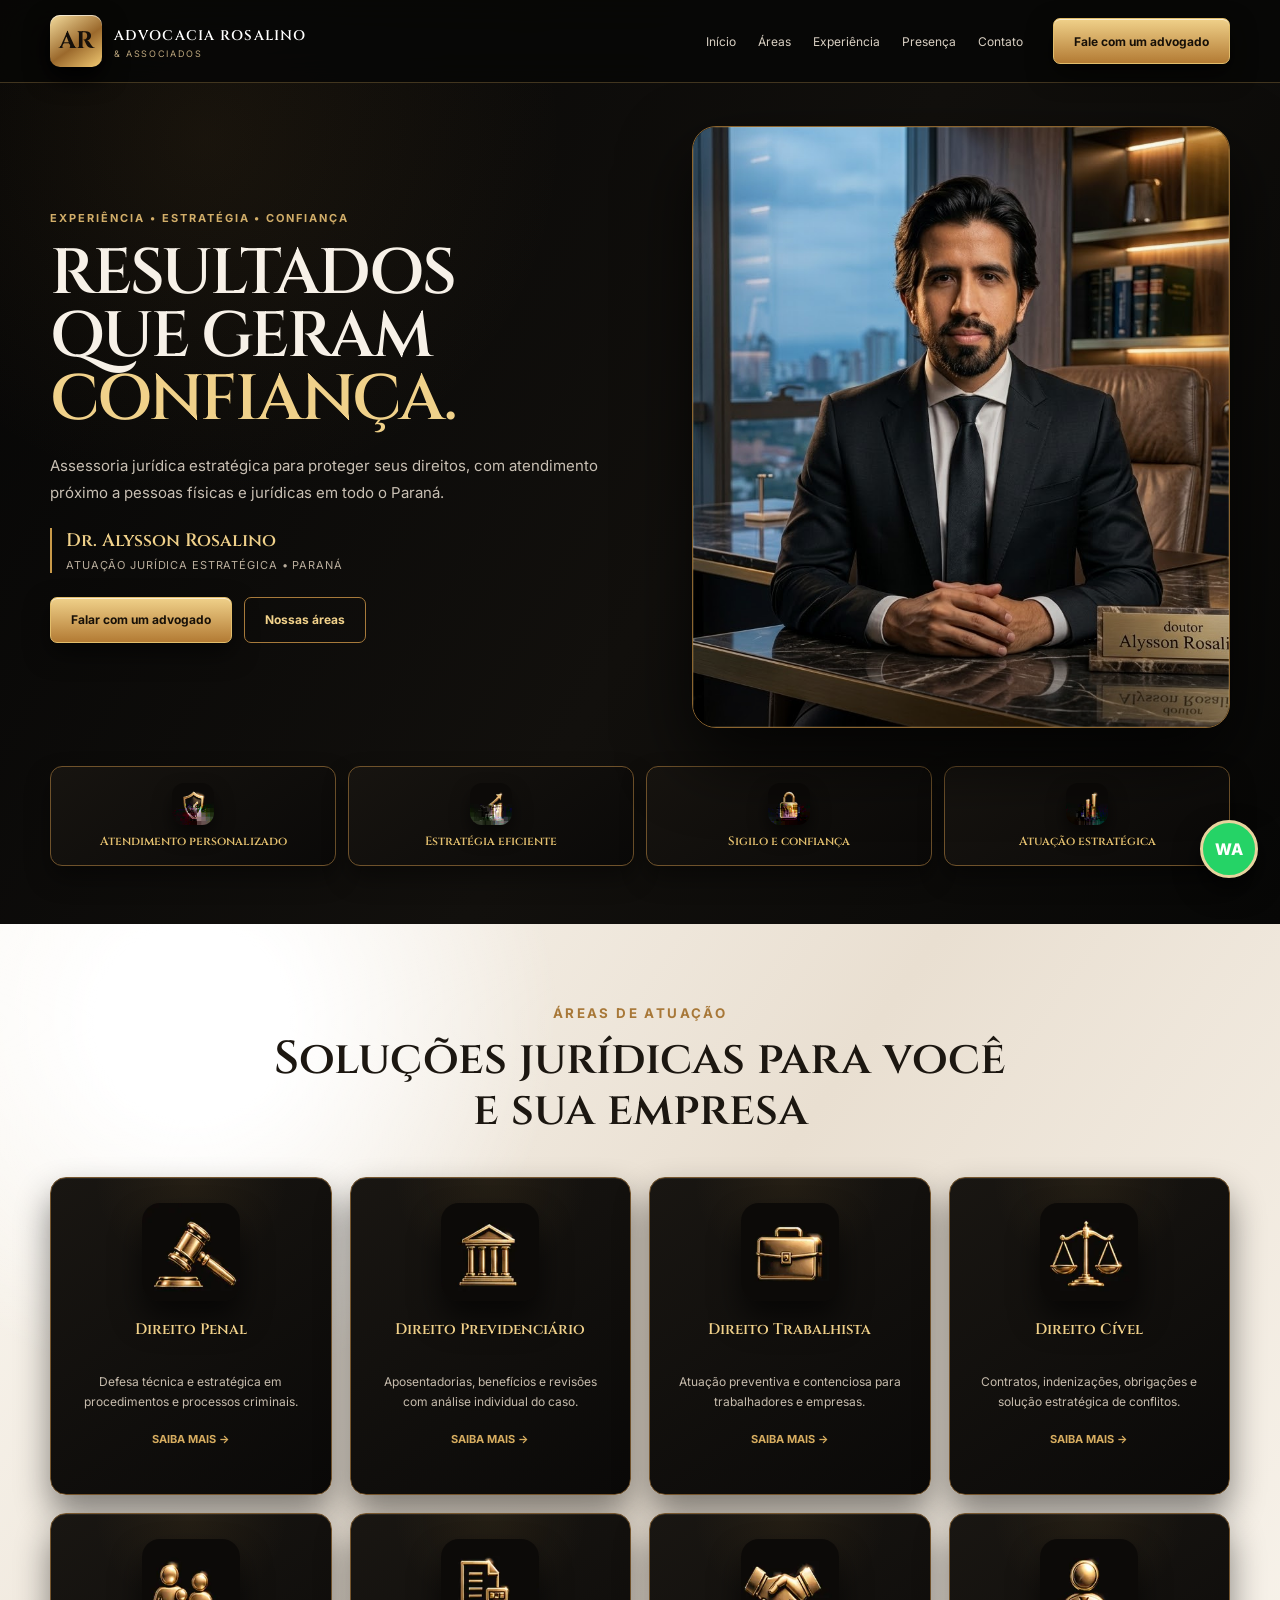
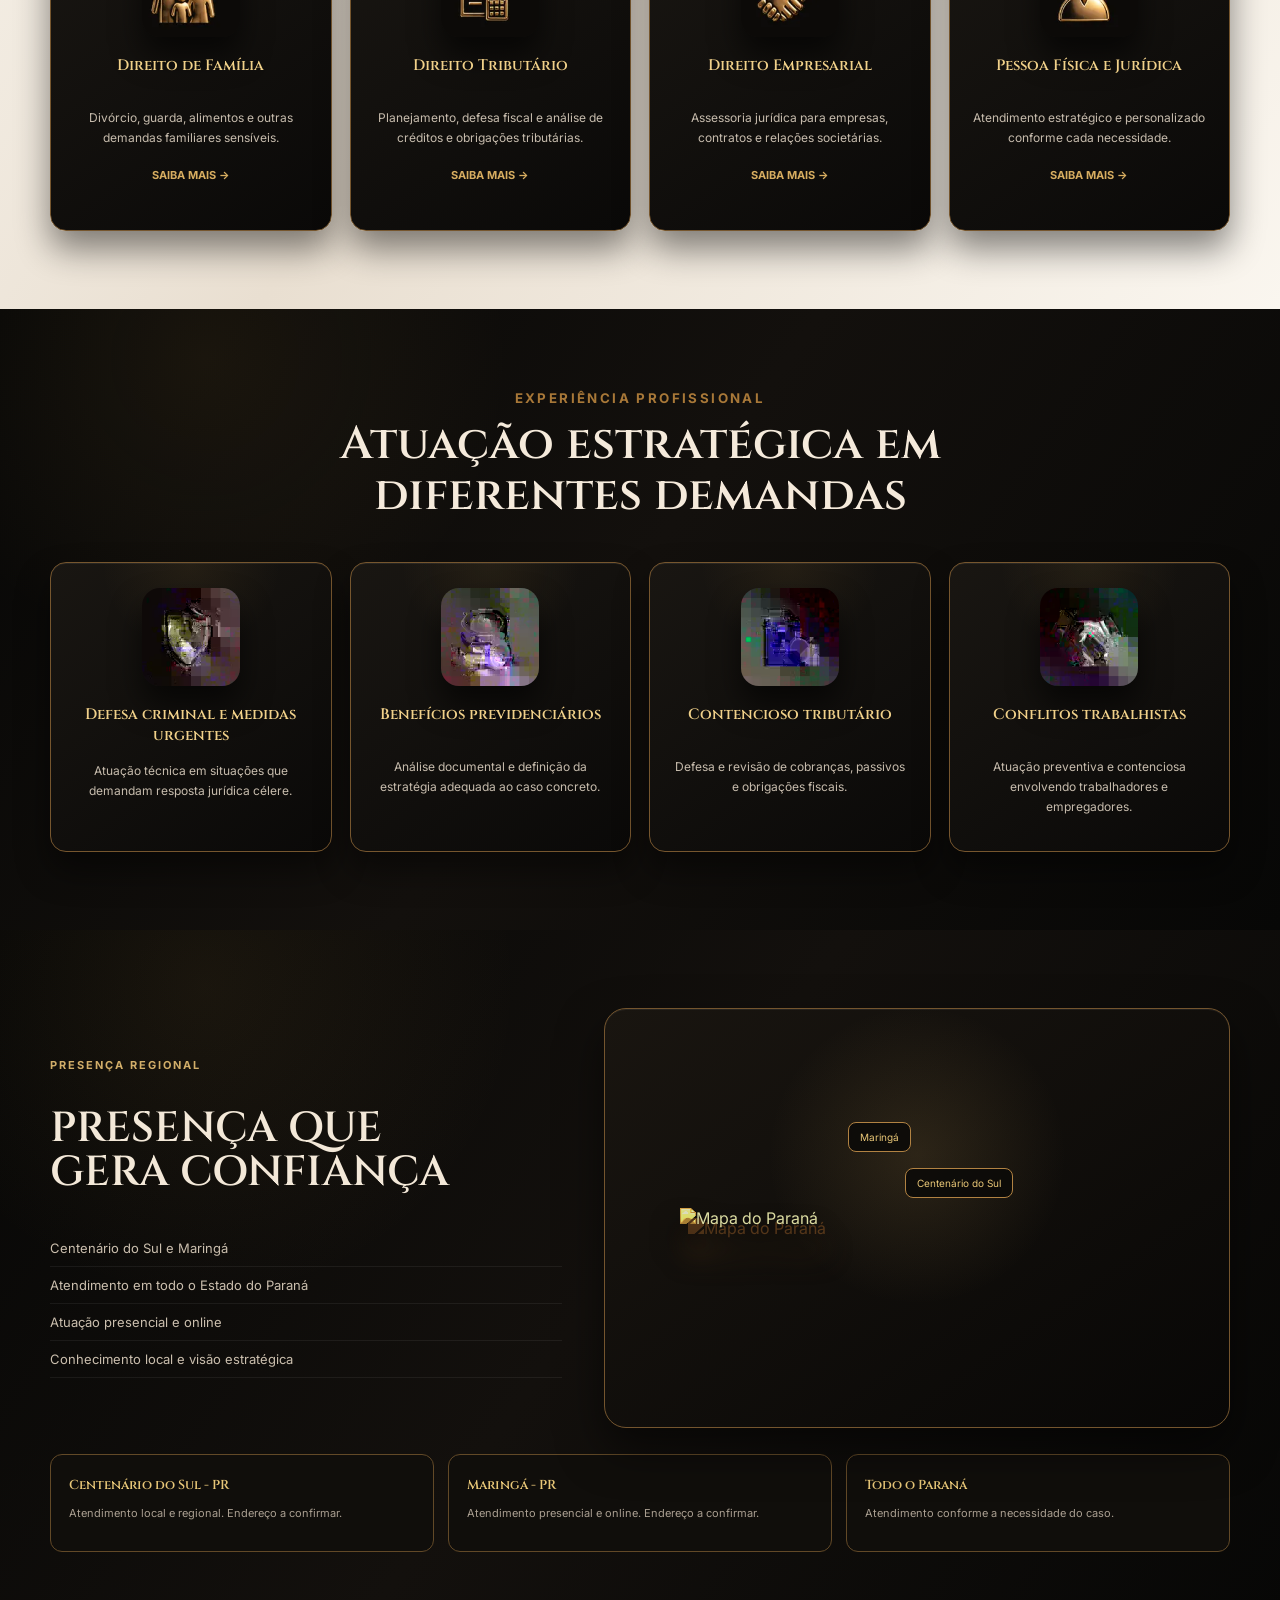
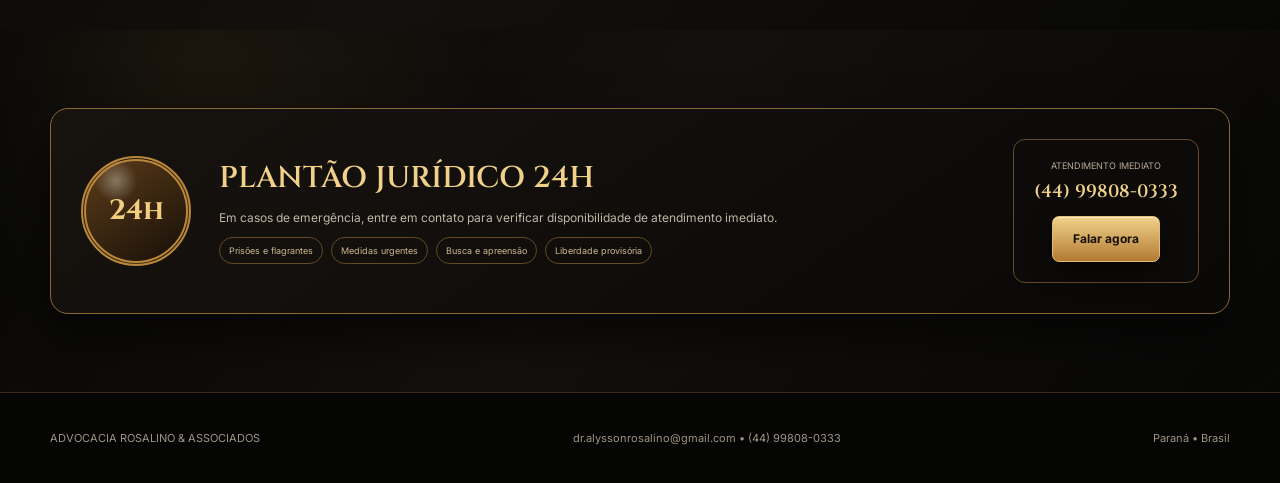
==== commit a45dcee2: "Aplica assets 3D premium na interface" ====
--- a/index.html
+++ b/index.html
@@ -1 +1 @@
-<!doctype html><html lang="pt-BR"><head><meta charset="utf-8"><meta name="viewport" content="width=device-width,initial-scale=1"><title>Advocacia Rosalino & Associados</title><meta name="description" content="Advocacia Rosalino & Associados — atuação jurídica estratégica em todo o Paraná."><link rel="preconnect" href="https://fonts.googleapis.com"><link rel="preconnect" href="https://fonts.gstatic.com" crossorigin><link href="https://fonts.googleapis.com/css2?family=Cinzel:wght@500;600;700&family=Inter:wght@400;500;600;700&display=swap" rel="stylesheet"><style>:root{--black:#070706;--gold:#c99a49;--gold2:#f0d18a;--ink:#1c1711;--line:rgba(218,177,96,.28)}*{box-sizing:border-box}html{scroll-behavior:smooth}body{margin:0;background:#070706;color:#f7f1e8;font-family:Inter,Arial,sans-serif}.w{width:min(1180px,calc(100% - 44px));margin:auto}.header{position:fixed;z-index:50;top:0;left:0;right:0;background:rgba(7,7,6,.9);backdrop-filter:blur(18px);border-bottom:1px solid var(--line)}.nav{height:82px;display:flex;align-items:center;gap:30px}.brand{display:flex;align-items:center;gap:12px;color:white;text-decoration:none;margin-right:auto}.brandmark{width:52px;height:52px;display:grid;place-items:center;font:700 24px Cinzel;background:linear-gradient(145deg,#f4dc9d,#9b692c 55%,#f1c972);color:#16100a;border-radius:10px;box-shadow:inset 0 1px #fff9,0 10px 24px #000}.brand strong{font:600 14px Cinzel;letter-spacing:.08em}.brand small{display:block;color:#bda77e;font-size:9px;letter-spacing:.18em;margin-top:3px}.links{display:flex;gap:22px}.links a{color:#d8cfc2;text-decoration:none;font-size:12px}.btn{display:inline-flex;align-items:center;justify-content:center;min-height:46px;padding:0 20px;border:1px solid #a77a3b;border-radius:7px;color:#f2d28b;text-decoration:none;font-weight:700;font-size:12px}.btn.primary{color:#171008;background:linear-gradient(180deg,#f0d18a,#b37b34);border-color:#e2bd6b;box-shadow:inset 0 1px #fff9,0 10px 24px #0008}.hero{padding:126px 0 58px;background:radial-gradient(circle at 16% 15%,#b8873d18,transparent 27%),linear-gradient(120deg,#050505,#12100d 55%,#070706)}.hero-grid{display:grid;grid-template-columns:1fr .92fr;gap:58px;align-items:center}.eyebrow{color:#d2ae69;text-transform:uppercase;letter-spacing:.18em;font-size:11px;font-weight:700}.hero h1{font:600 clamp(44px,5vw,72px)/.98 Cinzel;margin:18px 0 22px;letter-spacing:-.035em}.hero h1 span{color:var(--gold2)}.hero p{color:#c8bfb3;line-height:1.75;max-width:620px;font-size:15px}.doctor{margin:22px 0;padding-left:14px;border-left:2px solid var(--gold)}.doctor strong{display:block;font:600 18px Cinzel;color:#f0d18a}.doctor span{font-size:11px;color:#b9ad9c;text-transform:uppercase;letter-spacing:.08em}.actions{display:flex;gap:12px;flex-wrap:wrap;margin-top:24px}.hero-photo{position:relative;border-radius:24px;overflow:hidden;border:1px solid #8b642f;min-height:600px;background:#0d0c0a;box-shadow:0 30px 70px #000b}.hero-photo img{width:100%;height:600px;display:block;object-fit:cover;object-position:center}.hero-photo:before{content:"";position:absolute;inset:0;pointer-events:none;box-shadow:inset 0 0 0 1px #f0d18a22,inset 0 -90px 100px #0005}.trust{display:grid;grid-template-columns:repeat(4,1fr);gap:12px;margin-top:38px}.trustitem{padding:16px 12px;border:1px solid #6f522b;background:linear-gradient(145deg,#171410,#0a0908);border-radius:12px;text-align:center;box-shadow:0 12px 25px #0006}.trustitem b{display:block;color:#e4c06f;font:600 12px Cinzel;margin-top:8px}.mini{width:42px;height:42px;margin:auto;border-radius:12px;display:grid;place-items:center;background:linear-gradient(145deg,#5c411e,#1a120b 70%);border:1px solid #b98a45;box-shadow:inset 0 1px #fff5,0 8px 14px #0009;color:#f0cd7e;font-size:20px}.section{padding:78px 0}.light{color:var(--ink);background:radial-gradient(circle at 15% 10%,#fff 0 7%,transparent 26%),linear-gradient(125deg,#fbf8f2,#e9dfd1 48%,#faf6ef)}.dark{background:radial-gradient(circle at 16% 8%,#c99a4915,transparent 25%),linear-gradient(125deg,#070706,#13100d 48%,#070706)}.title{text-align:center;max-width:760px;margin:0 auto 42px}.title small{color:#a87838;text-transform:uppercase;letter-spacing:.18em;font-weight:700}.title h2{font:600 clamp(30px,4vw,46px)/1.1 Cinzel;margin:12px 0}.dark .title h2{color:#f5eadb}.grid8,.cases{display:grid;grid-template-columns:repeat(4,1fr);gap:18px}.card,.case{position:relative;overflow:hidden;min-height:318px;padding:25px 20px 22px;border-radius:16px;text-align:center;background:radial-gradient(circle at 50% 0,#c99a4916,transparent 28%),linear-gradient(145deg,#191612,#0a0908);border:1px solid #76562e;box-shadow:0 18px 34px #0007,inset 0 1px #fff1}.card h3,.case h3{font:600 15px Cinzel;color:#f1d18a;min-height:38px}.card p,.case p{font-size:12px;line-height:1.65;color:#c7bcad}.more{display:inline-block;margin-top:8px;color:#d7ad60;text-decoration:none;font-size:11px;font-weight:700}.icon3d{width:98px;height:98px;margin:0 auto 18px;display:grid;place-items:center;border-radius:24px;background:radial-gradient(circle at 32% 22%,#fff5,transparent 20%),linear-gradient(145deg,#5d421e,#21150b 62%,#090706);border:1px solid #b98a45;box-shadow:inset 0 1px #fff5,inset 0 -10px 24px #0008,0 15px 24px #0009}.icon3d svg{width:64px;height:64px;overflow:visible;filter:drop-shadow(0 7px 5px #0009)}.goldfill{fill:url(#g)}.goldstroke{fill:none;stroke:url(#g);stroke-width:3.5;stroke-linecap:round;stroke-linejoin:round}.cases .case{min-height:290px}.presence{display:grid;grid-template-columns:.9fr 1.1fr;gap:42px;align-items:center}.presence h2{font:600 42px/1.05 Cinzel;color:#f3e8d8}.bul{padding:10px 0;color:#cbbfae;border-bottom:1px solid #ffffff10;font-size:13px}.map{position:relative;min-height:420px;border-radius:22px;display:grid;place-items:center;background:radial-gradient(circle at 50% 35%,#d0a85d24,transparent 36%),linear-gradient(145deg,#191510,#080706);border:1px solid #74552e;box-shadow:0 20px 45px #0008,inset 0 1px #fff1}.map img{width:76%;max-height:330px;object-fit:contain;filter:sepia(1) saturate(2.2) brightness(.8) contrast(1.2) drop-shadow(0 20px 14px #000c) drop-shadow(8px 10px 0 #5b3a1b)}.map .tag{position:absolute;padding:8px 11px;background:#0c0a08e8;border:1px solid #b18242;border-radius:8px;color:#e9c777;font-size:10px}.map .mga{left:39%;top:27%}.map .cts{left:48%;top:38%}.offices{display:grid;grid-template-columns:repeat(3,1fr);gap:14px;margin-top:26px}.office{padding:18px;border:1px solid #624927;border-radius:12px;background:#100e0b}.office strong{font:600 13px Cinzel;color:#e8c778}.office p{font-size:11px;line-height:1.5;color:#aa9f91}.emergency{display:grid;grid-template-columns:auto 1fr auto;gap:28px;align-items:center;padding:30px;border:1px solid #8d6837;border-radius:18px;background:linear-gradient(145deg,#17130f,#090807);box-shadow:0 22px 50px #0009}.clock{width:110px;height:110px;border-radius:50%;display:grid;place-items:center;background:radial-gradient(circle at 30% 20%,#fff5,transparent 20%),linear-gradient(145deg,#5c3c19,#170f08);border:5px double #b9873b;color:#f2cf80;font:700 28px Cinzel}.emergency h2{font:600 30px Cinzel;color:#f1d18a;margin:0 0 8px}.emergency p{color:#c2b6a6;font-size:12px}.urgent{display:flex;gap:8px;flex-wrap:wrap;margin-top:12px}.urgent span{padding:7px 9px;border:1px solid #654a27;border-radius:20px;color:#cdb991;font-size:9px}.phone{padding:20px;border-radius:12px;border:1px solid #654a27;background:#0d0b09;text-align:center}.phone small{display:block;color:#b8aa95;font-size:9px}.phone strong{display:block;color:#f0d18a;font:600 18px Cinzel;margin:8px 0 12px}.footer{padding:38px 0;border-top:1px solid #3c2d1b;background:#050504}.foot{display:flex;justify-content:space-between;gap:20px;color:#9f9485;font-size:11px}.wa{position:fixed;z-index:60;right:22px;bottom:22px;width:58px;height:58px;border-radius:50%;display:grid;place-items:center;background:#25d366;color:white;text-decoration:none;font-weight:800;border:3px solid #e8d39e;box-shadow:0 12px 26px #000a}@media(max-width:980px){.links{display:none}.hero-grid,.presence{grid-template-columns:1fr}.hero-photo,.hero-photo img{min-height:500px;height:500px}.grid8,.cases{grid-template-columns:repeat(2,1fr)}.trust{grid-template-columns:repeat(2,1fr)}.emergency{grid-template-columns:1fr;text-align:center}.clock{margin:auto}.offices{grid-template-columns:1fr}}@media(max-width:620px){.w{width:min(100% - 28px,1180px)}.nav>.btn{display:none}.hero{padding-top:105px}.hero h1{font-size:43px}.hero-photo,.hero-photo img{min-height:420px;height:420px}.grid8,.cases,.trust{grid-template-columns:1fr}.section{padding:54px 0}.presence h2{font-size:34px}.map{min-height:330px}.foot{flex-direction:column}}</style></head><body><svg width="0" height="0" style="position:absolute"><defs><linearGradient id="g" x1="0" y1="0" x2="1" y2="1"><stop offset="0" stop-color="#fff0b0"/><stop offset=".35" stop-color="#e2b85e"/><stop offset=".68" stop-color="#9b6728"/><stop offset="1" stop-color="#f0cf7c"/></linearGradient></defs></svg><header class="header"><div class="w nav"><a class="brand" href="#inicio"><span class="brandmark">AR</span><span><strong>ADVOCACIA ROSALINO</strong><small>& ASSOCIADOS</small></span></a><nav class="links"><a href="#inicio">Início</a><a href="#areas">Áreas</a><a href="#experiencia">Experiência</a><a href="#presenca">Presença</a><a href="#contato">Contato</a></nav><a class="btn primary" href="https://wa.me/5544998080333" target="_blank">Fale com um advogado</a></div></header><section class="hero" id="inicio"><div class="w"><div class="hero-grid"><div><div class="eyebrow">Experiência • Estratégia • Confiança</div><h1>RESULTADOS<br>QUE GERAM<br><span>CONFIANÇA.</span></h1><p>Assessoria jurídica estratégica para proteger seus direitos, com atendimento próximo a pessoas físicas e jurídicas em todo o Paraná.</p><div class="doctor"><strong>Dr. Alysson Rosalino</strong><span>Atuação jurídica estratégica • Paraná</span></div><div class="actions"><a class="btn primary" href="https://wa.me/5544998080333" target="_blank">Falar com um advogado</a><a class="btn" href="#areas">Nossas áreas</a></div></div><div class="hero-photo"><img src="IMG_8296.jpeg" alt="Dr. Alysson Rosalino"></div></div><div class="trust"><div class="trustitem"><span class="mini">◉</span><b>Atendimento personalizado</b></div><div class="trustitem"><span class="mini">↗</span><b>Estratégia eficiente</b></div><div class="trustitem"><span class="mini">◆</span><b>Sigilo e confiança</b></div><div class="trustitem"><span class="mini">✓</span><b>Atuação estratégica</b></div></div></div></section><section class="section light" id="areas"><div class="w"><div class="title"><small>Áreas de atuação</small><h2>Soluções jurídicas para você e sua empresa</h2></div><div class="grid8"><article class="card"><div class="icon3d"><svg viewBox="0 0 64 64"><path class="goldfill" d="M39 7l18 18-7 7-5-5-14 14 4 4-6 6-16-16 6-6 4 4 14-14-5-5z"/><rect class="goldfill" x="7" y="49" width="31" height="7" rx="2"/></svg></div><h3>Direito Penal</h3><p>Defesa técnica e estratégica em procedimentos e processos criminais.</p><a class="more" href="#contato">SAIBA MAIS →</a></article><article class="card"><div class="icon3d"><svg viewBox="0 0 64 64"><path class="goldfill" d="M32 6L5 20v6h54v-6L32 6zM10 50h44v7H10zM14 29h7v18h-7zm14 0h8v18h-8zm15 0h7v18h-7z"/></svg></div><h3>Direito Previdenciário</h3><p>Aposentadorias, benefícios e revisões com análise individual do caso.</p><a class="more" href="#contato">SAIBA MAIS →</a></article><article class="card"><div class="icon3d"><svg viewBox="0 0 64 64"><path class="goldfill" d="M10 18h44a5 5 0 015 5v28a5 5 0 01-5 5H10a5 5 0 01-5-5V23a5 5 0 015-5zm13-9h18a4 4 0 014 4v5h-7v-3H26v3h-7v-5a4 4 0 014-4zm-18 20h54v8H37v5H27v-5H5z"/></svg></div><h3>Direito Trabalhista</h3><p>Atuação preventiva e contenciosa para trabalhadores e empresas.</p><a class="more" href="#contato">SAIBA MAIS →</a></article><article class="card"><div class="icon3d"><svg viewBox="0 0 64 64"><path class="goldstroke" d="M32 7v44M14 17h36M14 17L6 34h16L14 17zm36 0-8 17h16L50 17zM20 55h24"/></svg></div><h3>Direito Cível</h3><p>Contratos, indenizações, obrigações e solução estratégica de conflitos.</p><a class="more" href="#contato">SAIBA MAIS →</a></article><article class="card"><div class="icon3d"><svg viewBox="0 0 64 64"><circle class="goldfill" cx="20" cy="19" r="9"/><circle class="goldfill" cx="44" cy="19" r="8"/><circle class="goldfill" cx="32" cy="36" r="7"/><path class="goldfill" d="M4 55c1-15 8-23 18-23 5 0 9 2 12 6 3-4 7-6 12-6 9 0 14 8 14 23H4zm17 0c1-9 5-14 11-14s10 5 11 14H21z"/></svg></div><h3>Direito de Família</h3><p>Divórcio, guarda, alimentos e outras demandas familiares sensíveis.</p><a class="more" href="#contato">SAIBA MAIS →</a></article><article class="card"><div class="icon3d"><svg viewBox="0 0 64 64"><path class="goldfill" d="M11 5h31l11 11v43H11V5zm28 4v12h12L39 9zM18 27h28v5H18zm0 10h18v5H18z"/><rect class="goldfill" x="36" y="35" width="21" height="23" rx="3"/></svg></div><h3>Direito Tributário</h3><p>Planejamento, defesa fiscal e análise de créditos e obrigações tributárias.</p><a class="more" href="#contato">SAIBA MAIS →</a></article><article class="card"><div class="icon3d"><svg viewBox="0 0 64 64"><path class="goldfill" d="M5 28l14-11 13 8 13-8 14 11-12 18-15-9-15 9L5 28zm12-12l9-9 7 5 7-5 8 9-4 4-11-7-12 7-4-4z"/></svg></div><h3>Direito Empresarial</h3><p>Assessoria jurídica para empresas, contratos e relações societárias.</p><a class="more" href="#contato">SAIBA MAIS →</a></article><article class="card"><div class="icon3d"><svg viewBox="0 0 64 64"><circle class="goldfill" cx="24" cy="17" r="10"/><path class="goldfill" d="M6 57c1-18 8-28 18-28s17 10 18 28H6zM42 20h15v37H45V31h-8v-7z"/></svg></div><h3>Pessoa Física e Jurídica</h3><p>Atendimento estratégico e personalizado conforme cada necessidade.</p><a class="more" href="#contato">SAIBA MAIS →</a></article></div></div></section><section class="section dark" id="experiencia"><div class="w"><div class="title"><small>Experiência profissional</small><h2>Atuação estratégica em diferentes demandas</h2></div><div class="cases"><article class="case"><div class="icon3d"><svg viewBox="0 0 64 64"><path class="goldfill" d="M32 5l23 9v16c0 15-9 25-23 31C18 55 9 45 9 30V14l23-9zm-4 34l17-17-5-5-12 12-6-6-5 5 11 11z"/></svg></div><h3>Defesa criminal e medidas urgentes</h3><p>Atuação técnica em situações que demandam resposta jurídica célere.</p></article><article class="case"><div class="icon3d"><svg viewBox="0 0 64 64"><ellipse class="goldfill" cx="32" cy="16" rx="21" ry="9"/><path class="goldstroke" d="M11 16v30c0 5 9 9 21 9s21-4 21-9V16M11 30c0 5 9 9 21 9s21-4 21-9"/></svg></div><h3>Benefícios previdenciários</h3><p>Análise documental e definição da estratégia adequada ao caso concreto.</p></article><article class="case"><div class="icon3d"><svg viewBox="0 0 64 64"><path class="goldfill" d="M10 5h32l11 11v43H10V5zm28 5v11h11L38 10zM18 29h27v5H18zm0 10h17v5H18z"/><circle class="goldfill" cx="46" cy="45" r="13"/></svg></div><h3>Contencioso tributário</h3><p>Defesa e revisão de cobranças, passivos e obrigações fiscais.</p></article><article class="case"><div class="icon3d"><svg viewBox="0 0 64 64"><path class="goldfill" d="M5 29l14-11 13 8 13-8 14 11-12 18-15-9-15 9L5 29z"/></svg></div><h3>Conflitos trabalhistas</h3><p>Atuação preventiva e contenciosa envolvendo trabalhadores e empregadores.</p></article></div></div></section><section class="section dark" id="presenca"><div class="w"><div class="presence"><div><div class="eyebrow">Presença regional</div><h2>PRESENÇA QUE<br>GERA CONFIANÇA</h2><div class="bul">Centenário do Sul e Maringá</div><div class="bul">Atendimento em todo o Estado do Paraná</div><div class="bul">Atuação presencial e online</div><div class="bul">Conhecimento local e visão estratégica</div></div><div class="map"><img src="https://commons.wikimedia.org/wiki/Special:Redirect/file/Brazil_white_state_maps_-_Paran%C3%A1.svg" alt="Mapa do Paraná"><span class="tag mga">Maringá</span><span class="tag cts">Centenário do Sul</span></div></div><div class="offices"><div class="office"><strong>Centenário do Sul - PR</strong><p>Atendimento local e regional. Endereço a confirmar.</p></div><div class="office"><strong>Maringá - PR</strong><p>Atendimento presencial e online. Endereço a confirmar.</p></div><div class="office"><strong>Todo o Paraná</strong><p>Atendimento conforme a necessidade do caso.</p></div></div></div></section><section class="section dark" id="contato"><div class="w"><div class="emergency"><div class="clock">24h</div><div><h2>PLANTÃO JURÍDICO 24H</h2><p>Em casos de emergência, entre em contato para verificar disponibilidade de atendimento imediato.</p><div class="urgent"><span>Prisões e flagrantes</span><span>Medidas urgentes</span><span>Busca e apreensão</span><span>Liberdade provisória</span></div></div><div class="phone"><small>ATENDIMENTO IMEDIATO</small><strong>(44) 99808-0333</strong><a class="btn primary" href="https://wa.me/5544998080333" target="_blank">Falar agora</a></div></div></div></section><footer class="footer"><div class="w foot"><span>ADVOCACIA ROSALINO & ASSOCIADOS</span><span>dr.alyssonrosalino@gmail.com • (44) 99808-0333</span><span>Paraná • Brasil</span></div></footer><a class="wa" href="https://wa.me/5544998080333" target="_blank" aria-label="WhatsApp">WA</a></body></html>+<!doctype html><html lang="pt-BR"><head><meta charset="utf-8"><meta name="viewport" content="width=device-width,initial-scale=1"><title>Advocacia Rosalino & Associados</title><meta name="description" content="Advocacia Rosalino & Associados — atuação jurídica estratégica em todo o Paraná."><link rel="preconnect" href="https://fonts.googleapis.com"><link rel="preconnect" href="https://fonts.gstatic.com" crossorigin><link href="https://fonts.googleapis.com/css2?family=Cinzel:wght@500;600;700&family=Inter:wght@400;500;600;700&display=swap" rel="stylesheet"><style>:root{--black:#070706;--gold:#c99a49;--gold2:#f0d18a;--ink:#1c1711;--line:rgba(218,177,96,.28)}*{box-sizing:border-box}html{scroll-behavior:smooth}body{margin:0;background:#070706;color:#f7f1e8;font-family:Inter,Arial,sans-serif}.w{width:min(1180px,calc(100% - 44px));margin:auto}.header{position:fixed;z-index:50;top:0;left:0;right:0;background:rgba(7,7,6,.9);backdrop-filter:blur(18px);border-bottom:1px solid var(--line)}.nav{height:82px;display:flex;align-items:center;gap:30px}.brand{display:flex;align-items:center;gap:12px;color:white;text-decoration:none;margin-right:auto}.brandmark{width:52px;height:52px;display:grid;place-items:center;font:700 24px Cinzel;background:linear-gradient(145deg,#f4dc9d,#9b692c 55%,#f1c972);color:#16100a;border-radius:10px;box-shadow:inset 0 1px #fff9,0 10px 24px #000}.brand strong{font:600 14px Cinzel;letter-spacing:.08em}.brand small{display:block;color:#bda77e;font-size:9px;letter-spacing:.18em;margin-top:3px}.links{display:flex;gap:22px}.links a{color:#d8cfc2;text-decoration:none;font-size:12px}.btn{display:inline-flex;align-items:center;justify-content:center;min-height:46px;padding:0 20px;border:1px solid #a77a3b;border-radius:7px;color:#f2d28b;text-decoration:none;font-weight:700;font-size:12px}.btn.primary{color:#171008;background:linear-gradient(180deg,#f0d18a,#b37b34);border-color:#e2bd6b;box-shadow:inset 0 1px #fff9,0 10px 24px #0008}.hero{padding:126px 0 58px;background:radial-gradient(circle at 16% 15%,#b8873d18,transparent 27%),linear-gradient(120deg,#050505,#12100d 55%,#070706)}.hero-grid{display:grid;grid-template-columns:1fr .92fr;gap:58px;align-items:center}.eyebrow{color:#d2ae69;text-transform:uppercase;letter-spacing:.18em;font-size:11px;font-weight:700}.hero h1{font:600 clamp(44px,5vw,72px)/.98 Cinzel;margin:18px 0 22px;letter-spacing:-.035em}.hero h1 span{color:var(--gold2)}.hero p{color:#c8bfb3;line-height:1.75;max-width:620px;font-size:15px}.doctor{margin:22px 0;padding-left:14px;border-left:2px solid var(--gold)}.doctor strong{display:block;font:600 18px Cinzel;color:#f0d18a}.doctor span{font-size:11px;color:#b9ad9c;text-transform:uppercase;letter-spacing:.08em}.actions{display:flex;gap:12px;flex-wrap:wrap;margin-top:24px}.hero-photo{position:relative;border-radius:24px;overflow:hidden;border:1px solid #8b642f;min-height:600px;background:#0d0c0a;box-shadow:0 30px 70px #000b}.hero-photo img{width:100%;height:600px;display:block;object-fit:cover;object-position:center}.hero-photo:before{content:"";position:absolute;inset:0;pointer-events:none;box-shadow:inset 0 0 0 1px #f0d18a22,inset 0 -90px 100px #0005}.trust{display:grid;grid-template-columns:repeat(4,1fr);gap:12px;margin-top:38px}.trustitem{padding:16px 12px;border:1px solid #6f522b;background:linear-gradient(145deg,#171410,#0a0908);border-radius:12px;text-align:center;box-shadow:0 12px 25px #0006}.trustitem b{display:block;color:#e4c06f;font:600 12px Cinzel;margin-top:8px}.mini{width:42px;height:42px;margin:auto;border-radius:12px;display:grid;place-items:center;background:linear-gradient(145deg,#5c411e,#1a120b 70%);border:1px solid #b98a45;box-shadow:inset 0 1px #fff5,0 8px 14px #0009;color:#f0cd7e;font-size:20px}.section{padding:78px 0}.light{color:var(--ink);background:radial-gradient(circle at 15% 10%,#fff 0 7%,transparent 26%),linear-gradient(125deg,#fbf8f2,#e9dfd1 48%,#faf6ef)}.dark{background:radial-gradient(circle at 16% 8%,#c99a4915,transparent 25%),linear-gradient(125deg,#070706,#13100d 48%,#070706)}.title{text-align:center;max-width:760px;margin:0 auto 42px}.title small{color:#a87838;text-transform:uppercase;letter-spacing:.18em;font-weight:700}.title h2{font:600 clamp(30px,4vw,46px)/1.1 Cinzel;margin:12px 0}.dark .title h2{color:#f5eadb}.grid8,.cases{display:grid;grid-template-columns:repeat(4,1fr);gap:18px}.card,.case{position:relative;overflow:hidden;min-height:318px;padding:25px 20px 22px;border-radius:16px;text-align:center;background:radial-gradient(circle at 50% 0,#c99a4916,transparent 28%),linear-gradient(145deg,#191612,#0a0908);border:1px solid #76562e;box-shadow:0 18px 34px #0007,inset 0 1px #fff1}.card h3,.case h3{font:600 15px Cinzel;color:#f1d18a;min-height:38px}.card p,.case p{font-size:12px;line-height:1.65;color:#c7bcad}.more{display:inline-block;margin-top:8px;color:#d7ad60;text-decoration:none;font-size:11px;font-weight:700}.icon3d{width:98px;height:98px;margin:0 auto 18px;display:grid;place-items:center;border-radius:24px;background:radial-gradient(circle at 32% 22%,#fff5,transparent 20%),linear-gradient(145deg,#5d421e,#21150b 62%,#090706);border:1px solid #b98a45;box-shadow:inset 0 1px #fff5,inset 0 -10px 24px #0008,0 15px 24px #0009}.icon3d svg{width:64px;height:64px;overflow:visible;filter:drop-shadow(0 7px 5px #0009)}.goldfill{fill:url(#g)}.goldstroke{fill:none;stroke:url(#g);stroke-width:3.5;stroke-linecap:round;stroke-linejoin:round}.cases .case{min-height:290px}.presence{display:grid;grid-template-columns:.9fr 1.1fr;gap:42px;align-items:center}.presence h2{font:600 42px/1.05 Cinzel;color:#f3e8d8}.bul{padding:10px 0;color:#cbbfae;border-bottom:1px solid #ffffff10;font-size:13px}.map{position:relative;min-height:420px;border-radius:22px;display:grid;place-items:center;background:radial-gradient(circle at 50% 35%,#d0a85d24,transparent 36%),linear-gradient(145deg,#191510,#080706);border:1px solid #74552e;box-shadow:0 20px 45px #0008,inset 0 1px #fff1}.map img{width:76%;max-height:330px;object-fit:contain;filter:sepia(1) saturate(2.2) brightness(.8) contrast(1.2) drop-shadow(0 20px 14px #000c) drop-shadow(8px 10px 0 #5b3a1b)}.map .tag{position:absolute;padding:8px 11px;background:#0c0a08e8;border:1px solid #b18242;border-radius:8px;color:#e9c777;font-size:10px}.map .mga{left:39%;top:27%}.map .cts{left:48%;top:38%}.offices{display:grid;grid-template-columns:repeat(3,1fr);gap:14px;margin-top:26px}.office{padding:18px;border:1px solid #624927;border-radius:12px;background:#100e0b}.office strong{font:600 13px Cinzel;color:#e8c778}.office p{font-size:11px;line-height:1.5;color:#aa9f91}.emergency{display:grid;grid-template-columns:auto 1fr auto;gap:28px;align-items:center;padding:30px;border:1px solid #8d6837;border-radius:18px;background:linear-gradient(145deg,#17130f,#090807);box-shadow:0 22px 50px #0009}.clock{width:110px;height:110px;border-radius:50%;display:grid;place-items:center;background:radial-gradient(circle at 30% 20%,#fff5,transparent 20%),linear-gradient(145deg,#5c3c19,#170f08);border:5px double #b9873b;color:#f2cf80;font:700 28px Cinzel}.emergency h2{font:600 30px Cinzel;color:#f1d18a;margin:0 0 8px}.emergency p{color:#c2b6a6;font-size:12px}.urgent{display:flex;gap:8px;flex-wrap:wrap;margin-top:12px}.urgent span{padding:7px 9px;border:1px solid #654a27;border-radius:20px;color:#cdb991;font-size:9px}.phone{padding:20px;border-radius:12px;border:1px solid #654a27;background:#0d0b09;text-align:center}.phone small{display:block;color:#b8aa95;font-size:9px}.phone strong{display:block;color:#f0d18a;font:600 18px Cinzel;margin:8px 0 12px}.footer{padding:38px 0;border-top:1px solid #3c2d1b;background:#050504}.foot{display:flex;justify-content:space-between;gap:20px;color:#9f9485;font-size:11px}.wa{position:fixed;z-index:60;right:22px;bottom:22px;width:58px;height:58px;border-radius:50%;display:grid;place-items:center;background:#25d366;color:white;text-decoration:none;font-weight:800;border:3px solid #e8d39e;box-shadow:0 12px 26px #000a}@media(max-width:980px){.links{display:none}.hero-grid,.presence{grid-template-columns:1fr}.hero-photo,.hero-photo img{min-height:500px;height:500px}.grid8,.cases{grid-template-columns:repeat(2,1fr)}.trust{grid-template-columns:repeat(2,1fr)}.emergency{grid-template-columns:1fr;text-align:center}.clock{margin:auto}.offices{grid-template-columns:1fr}}@media(max-width:620px){.w{width:min(100% - 28px,1180px)}.nav>.btn{display:none}.hero{padding-top:105px}.hero h1{font-size:43px}.hero-photo,.hero-photo img{min-height:420px;height:420px}.grid8,.cases,.trust{grid-template-columns:1fr}.section{padding:54px 0}.presence h2{font-size:34px}.map{min-height:330px}.foot{flex-direction:column}}</style><script src="assets3d.js" defer></script></head><body><svg width="0" height="0" style="position:absolute"><defs><linearGradient id="g" x1="0" y1="0" x2="1" y2="1"><stop offset="0" stop-color="#fff0b0"/><stop offset=".35" stop-color="#e2b85e"/><stop offset=".68" stop-color="#9b6728"/><stop offset="1" stop-color="#f0cf7c"/></linearGradient></defs></svg><header class="header"><div class="w nav"><a class="brand" href="#inicio"><span class="brandmark">AR</span><span><strong>ADVOCACIA ROSALINO</strong><small>& ASSOCIADOS</small></span></a><nav class="links"><a href="#inicio">Início</a><a href="#areas">Áreas</a><a href="#experiencia">Experiência</a><a href="#presenca">Presença</a><a href="#contato">Contato</a></nav><a class="btn primary" href="https://wa.me/5544998080333" target="_blank">Fale com um advogado</a></div></header><section class="hero" id="inicio"><div class="w"><div class="hero-grid"><div><div class="eyebrow">Experiência • Estratégia • Confiança</div><h1>RESULTADOS<br>QUE GERAM<br><span>CONFIANÇA.</span></h1><p>Assessoria jurídica estratégica para proteger seus direitos, com atendimento próximo a pessoas físicas e jurídicas em todo o Paraná.</p><div class="doctor"><strong>Dr. Alysson Rosalino</strong><span>Atuação jurídica estratégica • Paraná</span></div><div class="actions"><a class="btn primary" href="https://wa.me/5544998080333" target="_blank">Falar com um advogado</a><a class="btn" href="#areas">Nossas áreas</a></div></div><div class="hero-photo"><img src="IMG_8296.jpeg" alt="Dr. Alysson Rosalino"></div></div><div class="trust"><div class="trustitem"><span class="mini">◉</span><b>Atendimento personalizado</b></div><div class="trustitem"><span class="mini">↗</span><b>Estratégia eficiente</b></div><div class="trustitem"><span class="mini">◆</span><b>Sigilo e confiança</b></div><div class="trustitem"><span class="mini">✓</span><b>Atuação estratégica</b></div></div></div></section><section class="section light" id="areas"><div class="w"><div class="title"><small>Áreas de atuação</small><h2>Soluções jurídicas para você e sua empresa</h2></div><div class="grid8"><article class="card"><div class="icon3d"><svg viewBox="0 0 64 64"><path class="goldfill" d="M39 7l18 18-7 7-5-5-14 14 4 4-6 6-16-16 6-6 4 4 14-14-5-5z"/><rect class="goldfill" x="7" y="49" width="31" height="7" rx="2"/></svg></div><h3>Direito Penal</h3><p>Defesa técnica e estratégica em procedimentos e processos criminais.</p><a class="more" href="#contato">SAIBA MAIS →</a></article><article class="card"><div class="icon3d"><svg viewBox="0 0 64 64"><path class="goldfill" d="M32 6L5 20v6h54v-6L32 6zM10 50h44v7H10zM14 29h7v18h-7zm14 0h8v18h-8zm15 0h7v18h-7z"/></svg></div><h3>Direito Previdenciário</h3><p>Aposentadorias, benefícios e revisões com análise individual do caso.</p><a class="more" href="#contato">SAIBA MAIS →</a></article><article class="card"><div class="icon3d"><svg viewBox="0 0 64 64"><path class="goldfill" d="M10 18h44a5 5 0 015 5v28a5 5 0 01-5 5H10a5 5 0 01-5-5V23a5 5 0 015-5zm13-9h18a4 4 0 014 4v5h-7v-3H26v3h-7v-5a4 4 0 014-4zm-18 20h54v8H37v5H27v-5H5z"/></svg></div><h3>Direito Trabalhista</h3><p>Atuação preventiva e contenciosa para trabalhadores e empresas.</p><a class="more" href="#contato">SAIBA MAIS →</a></article><article class="card"><div class="icon3d"><svg viewBox="0 0 64 64"><path class="goldstroke" d="M32 7v44M14 17h36M14 17L6 34h16L14 17zm36 0-8 17h16L50 17zM20 55h24"/></svg></div><h3>Direito Cível</h3><p>Contratos, indenizações, obrigações e solução estratégica de conflitos.</p><a class="more" href="#contato">SAIBA MAIS →</a></article><article class="card"><div class="icon3d"><svg viewBox="0 0 64 64"><circle class="goldfill" cx="20" cy="19" r="9"/><circle class="goldfill" cx="44" cy="19" r="8"/><circle class="goldfill" cx="32" cy="36" r="7"/><path class="goldfill" d="M4 55c1-15 8-23 18-23 5 0 9 2 12 6 3-4 7-6 12-6 9 0 14 8 14 23H4zm17 0c1-9 5-14 11-14s10 5 11 14H21z"/></svg></div><h3>Direito de Família</h3><p>Divórcio, guarda, alimentos e outras demandas familiares sensíveis.</p><a class="more" href="#contato">SAIBA MAIS →</a></article><article class="card"><div class="icon3d"><svg viewBox="0 0 64 64"><path class="goldfill" d="M11 5h31l11 11v43H11V5zm28 4v12h12L39 9zM18 27h28v5H18zm0 10h18v5H18z"/><rect class="goldfill" x="36" y="35" width="21" height="23" rx="3"/></svg></div><h3>Direito Tributário</h3><p>Planejamento, defesa fiscal e análise de créditos e obrigações tributárias.</p><a class="more" href="#contato">SAIBA MAIS →</a></article><article class="card"><div class="icon3d"><svg viewBox="0 0 64 64"><path class="goldfill" d="M5 28l14-11 13 8 13-8 14 11-12 18-15-9-15 9L5 28zm12-12l9-9 7 5 7-5 8 9-4 4-11-7-12 7-4-4z"/></svg></div><h3>Direito Empresarial</h3><p>Assessoria jurídica para empresas, contratos e relações societárias.</p><a class="more" href="#contato">SAIBA MAIS →</a></article><article class="card"><div class="icon3d"><svg viewBox="0 0 64 64"><circle class="goldfill" cx="24" cy="17" r="10"/><path class="goldfill" d="M6 57c1-18 8-28 18-28s17 10 18 28H6zM42 20h15v37H45V31h-8v-7z"/></svg></div><h3>Pessoa Física e Jurídica</h3><p>Atendimento estratégico e personalizado conforme cada necessidade.</p><a class="more" href="#contato">SAIBA MAIS →</a></article></div></div></section><section class="section dark" id="experiencia"><div class="w"><div class="title"><small>Experiência profissional</small><h2>Atuação estratégica em diferentes demandas</h2></div><div class="cases"><article class="case"><div class="icon3d"><svg viewBox="0 0 64 64"><path class="goldfill" d="M32 5l23 9v16c0 15-9 25-23 31C18 55 9 45 9 30V14l23-9zm-4 34l17-17-5-5-12 12-6-6-5 5 11 11z"/></svg></div><h3>Defesa criminal e medidas urgentes</h3><p>Atuação técnica em situações que demandam resposta jurídica célere.</p></article><article class="case"><div class="icon3d"><svg viewBox="0 0 64 64"><ellipse class="goldfill" cx="32" cy="16" rx="21" ry="9"/><path class="goldstroke" d="M11 16v30c0 5 9 9 21 9s21-4 21-9V16M11 30c0 5 9 9 21 9s21-4 21-9"/></svg></div><h3>Benefícios previdenciários</h3><p>Análise documental e definição da estratégia adequada ao caso concreto.</p></article><article class="case"><div class="icon3d"><svg viewBox="0 0 64 64"><path class="goldfill" d="M10 5h32l11 11v43H10V5zm28 5v11h11L38 10zM18 29h27v5H18zm0 10h17v5H18z"/><circle class="goldfill" cx="46" cy="45" r="13"/></svg></div><h3>Contencioso tributário</h3><p>Defesa e revisão de cobranças, passivos e obrigações fiscais.</p></article><article class="case"><div class="icon3d"><svg viewBox="0 0 64 64"><path class="goldfill" d="M5 29l14-11 13 8 13-8 14 11-12 18-15-9-15 9L5 29z"/></svg></div><h3>Conflitos trabalhistas</h3><p>Atuação preventiva e contenciosa envolvendo trabalhadores e empregadores.</p></article></div></div></section><section class="section dark" id="presenca"><div class="w"><div class="presence"><div><div class="eyebrow">Presença regional</div><h2>PRESENÇA QUE<br>GERA CONFIANÇA</h2><div class="bul">Centenário do Sul e Maringá</div><div class="bul">Atendimento em todo o Estado do Paraná</div><div class="bul">Atuação presencial e online</div><div class="bul">Conhecimento local e visão estratégica</div></div><div class="map"><img src="https://commons.wikimedia.org/wiki/Special:Redirect/file/Brazil_white_state_maps_-_Paran%C3%A1.svg" alt="Mapa do Paraná"><span class="tag mga">Maringá</span><span class="tag cts">Centenário do Sul</span></div></div><div class="offices"><div class="office"><strong>Centenário do Sul - PR</strong><p>Atendimento local e regional. Endereço a confirmar.</p></div><div class="office"><strong>Maringá - PR</strong><p>Atendimento presencial e online. Endereço a confirmar.</p></div><div class="office"><strong>Todo o Paraná</strong><p>Atendimento conforme a necessidade do caso.</p></div></div></div></section><section class="section dark" id="contato"><div class="w"><div class="emergency"><div class="clock">24h</div><div><h2>PLANTÃO JURÍDICO 24H</h2><p>Em casos de emergência, entre em contato para verificar disponibilidade de atendimento imediato.</p><div class="urgent"><span>Prisões e flagrantes</span><span>Medidas urgentes</span><span>Busca e apreensão</span><span>Liberdade provisória</span></div></div><div class="phone"><small>ATENDIMENTO IMEDIATO</small><strong>(44) 99808-0333</strong><a class="btn primary" href="https://wa.me/5544998080333" target="_blank">Falar agora</a></div></div></div></section><footer class="footer"><div class="w foot"><span>ADVOCACIA ROSALINO & ASSOCIADOS</span><span>dr.alyssonrosalino@gmail.com • (44) 99808-0333</span><span>Paraná • Brasil</span></div></footer><a class="wa" href="https://wa.me/5544998080333" target="_blank" aria-label="WhatsApp">WA</a></body></html>
